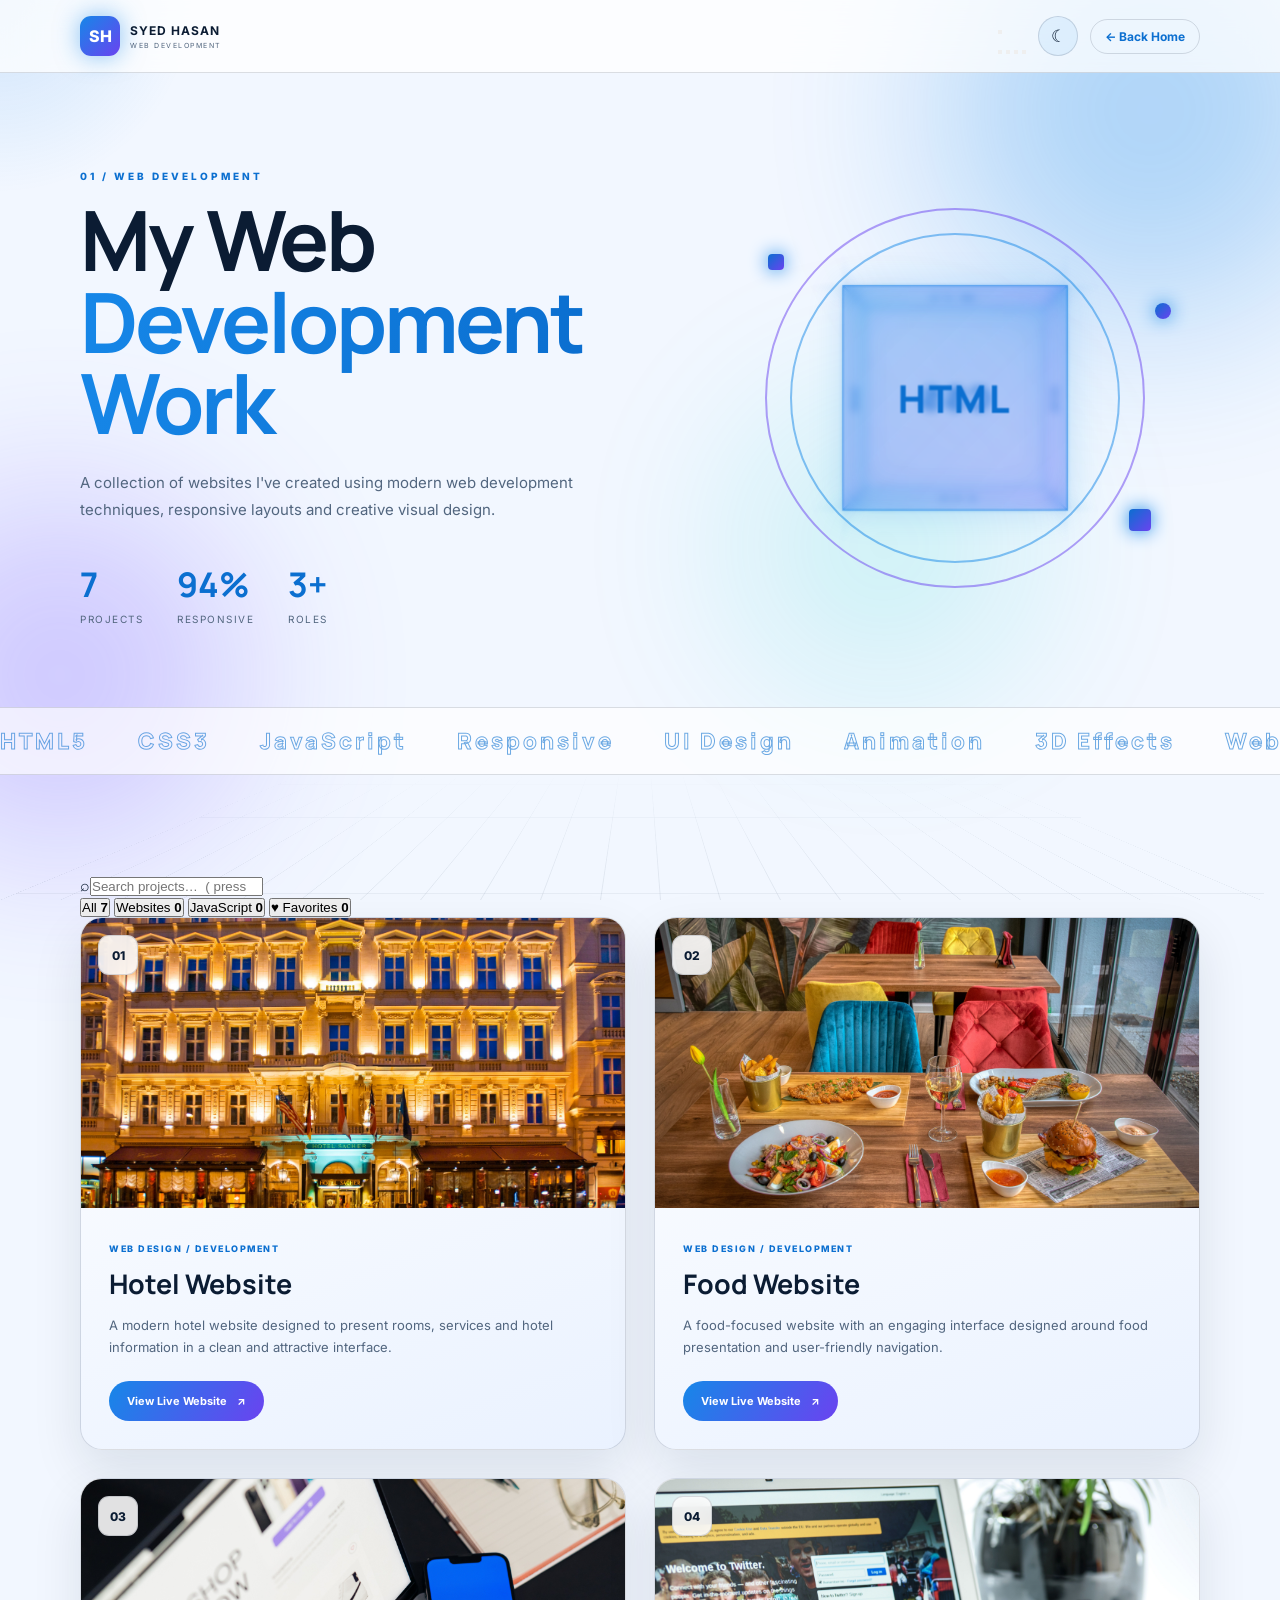
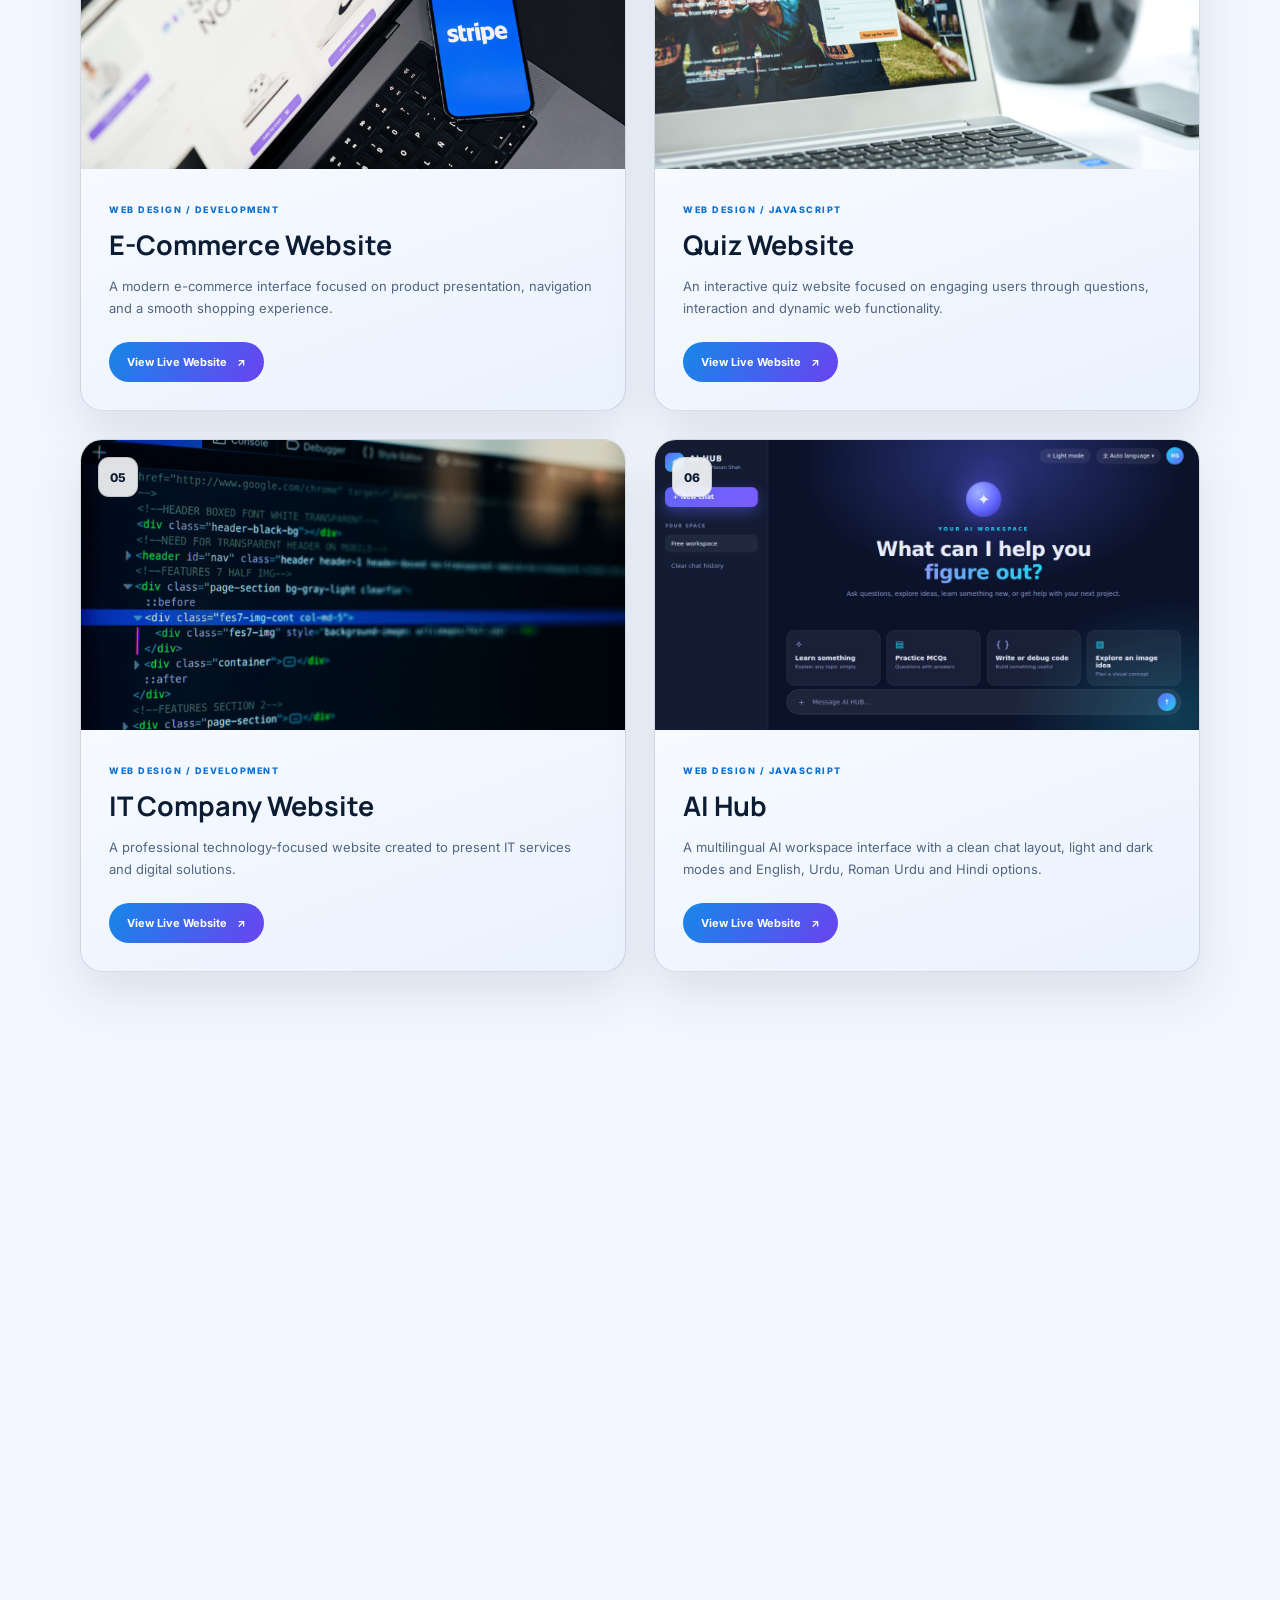
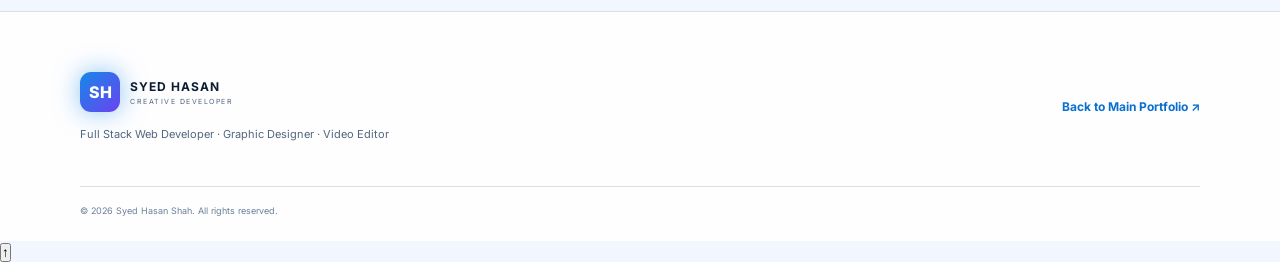
==== web-development/index.html @ 9442e9c1 "Enhance UI with accent color selection and filters Added accent color selection feature and improved" ====
<!DOCTYPE html>
<html lang="en">
<head>
    <meta charset="UTF-8">
    <meta name="viewport" content="width=device-width, initial-scale=1.0">
    <meta name="description" content="Syed Hasan Shah - Web Development Projects">
    <title>Web Development Work | Syed Hasan Shah</title>
    <link rel="preconnect" href="https://fonts.googleapis.com">
    <link rel="preconnect" href="https://fonts.gstatic.com" crossorigin>
    <link href="https://fonts.googleapis.com/css2?family=Inter:wght@400;500;600;700;800&family=Manrope:wght@500;700;800&display=swap" rel="stylesheet">
    <script>(function(){var t;try{t=localStorage.getItem("theme")}catch(e){}if(!t)t=matchMedia("(prefers-color-scheme: light)").matches?"light":"dark";document.documentElement.dataset.theme=t;var a;try{a=localStorage.getItem("accent")}catch(e){}document.documentElement.dataset.accent=a||"aurora"})()</script>
    <link rel="stylesheet" href="style.css">
</head>
<body>
    <div class="progress"></div>
    <div class="cursor-glow"></div>
    <div class="orb o1"></div><div class="orb o2"></div><div class="orb o3"></div>
    <div class="grid-floor"></div>

    <header class="navbar">
        <div class="container nav-container">
            <a href="../index.html" class="logo">
                <span>SH</span>
                <div><strong>SYED HASAN</strong><small>WEB DEVELOPMENT</small></div>
            </a>
            <div class="nav-actions">
                <div class="accent-wrap">
                    <button class="accent-btn" id="accentBtn" aria-label="Pick accent colour" aria-haspopup="true"><i></i></button>
                    <div class="accent-pop" role="group" aria-label="Accent colour">
                        <button data-accent="aurora" title="Aurora" aria-label="Aurora accent"></button>
                        <button data-accent="emerald" title="Emerald" aria-label="Emerald accent"></button>
                        <button data-accent="sunset" title="Sunset" aria-label="Sunset accent"></button>
                        <button data-accent="rose" title="Rose" aria-label="Rose accent"></button>
                    </div>
                </div>
                <button class="theme-btn" id="themeBtn" aria-label="Switch dark / light mode"><span class="sun">☀</span><span class="moon">☾</span></button>
                <a href="../index.html" class="back-link magnetic">← Back Home</a>
            </div>
        </div>
    </header>

    <main>
        <section class="page-hero">
            <div class="container hero-grid">
                <div class="hero-copy">
                    <p class="eyebrow reveal">01 / WEB DEVELOPMENT</p>
                    <h1 class="reveal">My Web <span>Development Work</span></h1>
                    <p class="hero-text reveal">A collection of websites I've created using modern web development techniques, responsive layouts and creative visual design.</p>
                    <div class="stats reveal">
                        <div><b data-count="7">0</b><small>Projects</small></div>
                        <div><b data-count="100" data-suffix="%">0</b><small>Responsive</small></div>
                        <div><b data-count="3" data-suffix="+">0</b><small>Roles</small></div>
                    </div>
                </div>
                <div class="scene" aria-hidden="true">
                    <div class="ring r1"></div><div class="ring r2"></div>
                    <div class="cube">
                        <div class="face f1">HTML</div><div class="face f2">CSS</div>
                        <div class="face f3">JS</div><div class="face f4">UI</div>
                        <div class="face f5">UX</div><div class="face f6">3D</div>
                    </div>
                    <span class="float s1"></span><span class="float s2"></span><span class="float s3"></span>
                </div>
            </div>
        </section>

        <div class="marquee" aria-hidden="true">
            <div class="track">
                <span>HTML5</span><span>CSS3</span><span>JavaScript</span><span>Responsive</span><span>UI Design</span><span>Animation</span><span>3D Effects</span><span>Web Apps</span>
                <span>HTML5</span><span>CSS3</span><span>JavaScript</span><span>Responsive</span><span>UI Design</span><span>Animation</span><span>3D Effects</span><span>Web Apps</span>
            </div>
        </div>

        <section class="projects-section">
            <div class="container">
                <div class="toolbar reveal">
                    <label class="search"><span>⌕</span><input id="search" type="search" placeholder="Search projects…  ( press / )" aria-label="Search projects" autocomplete="off"></label>
                    <div class="chips" role="group" aria-label="Filter projects">
                        <button class="chip on" data-filter="all">All <b>7</b></button>
                        <button class="chip" data-filter="web">Websites <b>0</b></button>
                        <button class="chip" data-filter="js">JavaScript <b>0</b></button>
                        <button class="chip" data-filter="fav">♥ Favorites <b>0</b></button>
                    </div>
                </div>
                <p class="result-info" id="resultInfo" aria-live="polite"></p>

                <div class="projects-grid">
                <article class="project-card reveal" data-tilt style="--h:47">
                    <div class="card-inner">
                        <div class="project-image">
                            <img src="../images/hotel-web.jpg" alt="Hotel website project" loading="lazy" onerror="this.style.display='none'">
                            <span class="project-number">01</span>
                            <div class="glare"></div>
                        </div>
                        <div class="project-content">
                            <span class="project-type">WEB DESIGN / DEVELOPMENT</span>
                            <h2>Hotel Website</h2>
                            <p>A modern hotel website designed to present rooms, services and hotel information in a clean and attractive interface.</p>
                            <a href="https://syedhasanshahqadri-ops.github.io/Hotel-Website/" target="_blank" rel="noopener" class="project-btn magnetic">View Live Website <span>↗</span></a>
                        </div>
                    </div>
                </article>

                <article class="project-card reveal" data-tilt style="--h:94">
                    <div class="card-inner">
                        <div class="project-image">
                            <img src="../images/food-web.jpg" alt="Food website project" loading="lazy" onerror="this.style.display='none'">
                            <span class="project-number">02</span>
                            <div class="glare"></div>
                        </div>
                        <div class="project-content">
                            <span class="project-type">WEB DESIGN / DEVELOPMENT</span>
                            <h2>Food Website</h2>
                            <p>A food-focused website with an engaging interface designed around food presentation and user-friendly navigation.</p>
                            <a href="https://syedhasanshahqadri-ops.github.io/FOOD-WEBSITE/" target="_blank" rel="noopener" class="project-btn magnetic">View Live Website <span>↗</span></a>
                        </div>
                    </div>
                </article>

                <article class="project-card reveal" data-tilt style="--h:141">
                    <div class="card-inner">
                        <div class="project-image">
                            <img src="../images/ecommerce-web.jpg" alt="E-commerce website project" loading="lazy" onerror="this.style.display='none'">
                            <span class="project-number">03</span>
                            <div class="glare"></div>
                        </div>
                        <div class="project-content">
                            <span class="project-type">WEB DESIGN / DEVELOPMENT</span>
                            <h2>E-Commerce Website</h2>
                            <p>A modern e-commerce interface focused on product presentation, navigation and a smooth shopping experience.</p>
                            <a href="https://syedhasanshahqadri-ops.github.io/E-Commerce-Web/" target="_blank" rel="noopener" class="project-btn magnetic">View Live Website <span>↗</span></a>
                        </div>
                    </div>
                </article>

                <article class="project-card reveal" data-tilt style="--h:188">
                    <div class="card-inner">
                        <div class="project-image">
                            <img src="../images/quiz-web.jpg" alt="Quiz website project" loading="lazy" onerror="this.style.display='none'">
                            <span class="project-number">04</span>
                            <div class="glare"></div>
                        </div>
                        <div class="project-content">
                            <span class="project-type">WEB DESIGN / JAVASCRIPT</span>
                            <h2>Quiz Website</h2>
                            <p>An interactive quiz website focused on engaging users through questions, interaction and dynamic web functionality.</p>
                            <a href="https://syedhasanshahqadri-ops.github.io/Quiz-Web/" target="_blank" rel="noopener" class="project-btn magnetic">View Live Website <span>↗</span></a>
                        </div>
                    </div>
                </article>

                <article class="project-card reveal" data-tilt style="--h:235">
                    <div class="card-inner">
                        <div class="project-image">
                            <img src="../images/it-company-web.jpg" alt="IT company website project" loading="lazy" onerror="this.style.display='none'">
                            <span class="project-number">05</span>
                            <div class="glare"></div>
                        </div>
                        <div class="project-content">
                            <span class="project-type">WEB DESIGN / DEVELOPMENT</span>
                            <h2>IT Company Website</h2>
                            <p>A professional technology-focused website created to present IT services and digital solutions.</p>
                            <a href="https://syedhasanshahqadri-ops.github.io/IT-Course-Web/" target="_blank" rel="noopener" class="project-btn magnetic">View Live Website <span>↗</span></a>
                        </div>
                    </div>
                </article>

                <article class="project-card reveal" data-tilt style="--h:282">
                    <div class="card-inner">
                        <div class="project-image">
                            <img src="../images/ai-hub-web.jpg" alt="AI Hub project" loading="lazy" onerror="this.style.display='none'">
                            <span class="project-number">06</span>
                            <div class="glare"></div>
                        </div>
                        <div class="project-content">
                            <span class="project-type">WEB DESIGN / JAVASCRIPT</span>
                            <h2>AI Hub</h2>
                            <p>A multilingual AI workspace interface with a clean chat layout, light and dark modes and English, Urdu, Roman Urdu and Hindi options.</p>
                            <a href="https://syedhasanshahqadri-ops.github.io/ai-hub/" target="_blank" rel="noopener" class="project-btn magnetic">View Live Website <span>↗</span></a>
                        </div>
                    </div>
                </article>

                <article class="project-card reveal" data-tilt style="--h:329">
                    <div class="card-inner">
                        <div class="project-image">
                            <img src="../images/markly-web.jpg" alt="Markly marks calculator project" loading="lazy" onerror="this.style.display='none'">
                            <span class="project-number">07</span>
                            <div class="glare"></div>
                        </div>
                        <div class="project-content">
                            <span class="project-type">WEB APP / JAVASCRIPT</span>
                            <h2>Markly Marks Calculator</h2>
                            <p>An interactive marks calculator where you add subjects, move sliders and watch total marks and percentage update live.</p>
                            <a href="https://syedhasanshahqadri-ops.github.io/ULTIMATE-CALCULATER/" target="_blank" rel="noopener" class="project-btn magnetic">View Live Website <span>↗</span></a>
                        </div>
                    </div>
                </article>

                </div>
                <div class="empty" id="empty" hidden></div>
            </div>
        </section>
    </main>

    <footer>
        <div class="container footer-content">
            <div>
                <a href="../index.html" class="logo">
                    <span>SH</span>
                    <div><strong>SYED HASAN</strong><small>CREATIVE DEVELOPER</small></div>
                </a>
                <p>Full Stack Web Developer · Graphic Designer · Video Editor</p>
            </div>
            <a href="../index.html" class="back-home magnetic">Back to Main Portfolio ↗</a>
        </div>
        <div class="container copyright">© 2026 Syed Hasan Shah. All rights reserved.</div>
    </footer>

    <button class="to-top" id="toTop" aria-label="Back to top">↑</button>

    <script src="script.js"></script>
</body>
</html>
---- web-development/style.css ----
:root{--bg:#050b18;--navy:#071a33;--blue:#1687e8;--cyan:#6fc7ff;--violet:#7c5cff;--text:#e8f1ff;--muted:#8fa6c2;--border:rgba(111,199,255,.16);--font-main:"Inter",sans-serif;--font-heading:"Manrope",sans-serif}
*{margin:0;padding:0;box-sizing:border-box}
html{scroll-behavior:smooth}
body{font-family:var(--font-main);color:var(--text);background:var(--bg);overflow-x:hidden}
a{text-decoration:none;color:inherit}
img{width:100%;display:block}
.container{width:min(1120px,92%);margin:auto;position:relative;z-index:2}

/* background fx */
.progress{position:fixed;top:0;left:0;height:3px;width:0;z-index:200;background:linear-gradient(90deg,var(--blue),var(--violet),var(--cyan))}
.cursor-glow{position:fixed;width:420px;height:420px;border-radius:50%;pointer-events:none;z-index:1;left:0;top:0;background:radial-gradient(circle,rgba(22,135,232,.22),transparent 65%);transform:translate(-50%,-50%)}
.orb{position:fixed;border-radius:50%;filter:blur(90px);opacity:.5;z-index:0;animation:drift 16s ease-in-out infinite alternate}
.o1{width:420px;height:420px;background:#1687e8;top:-100px;right:-80px}
.o2{width:360px;height:360px;background:#7c5cff;bottom:5%;left:-120px;animation-delay:-5s}
.o3{width:280px;height:280px;background:#0fd5c9;top:45%;right:20%;opacity:.25;animation-delay:-9s}
@keyframes drift{to{transform:translate(60px,-70px) scale(1.2)}}
.grid-floor{position:fixed;inset:auto 0 0 0;height:55vh;z-index:0;opacity:.35;pointer-events:none;
background:linear-gradient(var(--border) 1px,transparent 1px),linear-gradient(90deg,var(--border) 1px,transparent 1px);background-size:60px 60px;
transform:perspective(500px) rotateX(62deg);transform-origin:bottom;mask-image:linear-gradient(transparent,#000);animation:floor 4s linear infinite}
@keyframes floor{to{background-position:0 60px}}

/* navbar */
.navbar{position:fixed;top:0;width:100%;z-index:100;background:rgba(5,11,24,.6);backdrop-filter:blur(18px);border-bottom:1px solid var(--border);padding:16px 0}
.nav-container{display:flex;justify-content:space-between;align-items:center}
.logo{display:flex;align-items:center;gap:10px}
.logo>span{width:40px;height:40px;display:grid;place-items:center;background:linear-gradient(135deg,var(--blue),var(--violet));color:#fff;border-radius:11px;font-weight:800;box-shadow:0 0 25px rgba(22,135,232,.5);animation:pulse 3s ease-in-out infinite}
@keyframes pulse{50%{box-shadow:0 0 40px rgba(124,92,255,.8)}}
.logo strong{display:block;font-size:12px;letter-spacing:1px}
.logo small{display:block;margin-top:3px;color:var(--muted);font-size:7px;letter-spacing:1.5px}
.back-link{color:var(--cyan);font-size:12px;font-weight:700;padding:9px 14px;border:1px solid var(--border);border-radius:30px;display:inline-block;transition:background .3s}
.back-link:hover{background:rgba(111,199,255,.12)}

/* hero */
.page-hero{padding:170px 0 80px;position:relative}
.hero-grid{display:grid;grid-template-columns:1.1fr .9fr;align-items:center;gap:30px}
.eyebrow{color:var(--cyan);font-size:10px;font-weight:800;letter-spacing:3px;margin-bottom:17px}
.page-hero h1{font-family:var(--font-heading);font-size:clamp(46px,6.5vw,84px);line-height:.98;letter-spacing:-3px}
.page-hero h1 span{display:block;background:linear-gradient(100deg,var(--blue),var(--cyan),var(--violet),var(--blue));background-size:250% auto;-webkit-background-clip:text;background-clip:text;color:transparent;animation:shine 6s linear infinite}
@keyframes shine{to{background-position:250% center}}
.hero-text{max-width:560px;color:var(--muted);line-height:1.8;font-size:15px;margin-top:25px}
.stats{display:flex;gap:34px;margin-top:38px}
.stats b{display:block;font-family:var(--font-heading);font-size:34px;color:var(--cyan)}
.stats small{color:var(--muted);font-size:10px;letter-spacing:1.5px;text-transform:uppercase}

/* 3D scene */
.scene{height:380px;perspective:900px;position:relative;display:grid;place-items:center;transform-style:preserve-3d;transition:transform .15s ease-out}
.cube{width:200px;height:200px;position:relative;transform-style:preserve-3d;animation:spin 18s linear infinite}
@keyframes spin{to{transform:rotateX(360deg) rotateY(360deg)}}
.face{position:absolute;inset:0;display:grid;place-items:center;font-family:var(--font-heading);font-weight:800;font-size:34px;letter-spacing:2px;color:var(--cyan);
background:linear-gradient(135deg,rgba(22,135,232,.25),rgba(124,92,255,.2));border:1px solid rgba(111,199,255,.5);backdrop-filter:blur(4px);box-shadow:inset 0 0 40px rgba(111,199,255,.18),0 0 30px rgba(22,135,232,.25)}
.f1{transform:translateZ(100px)}.f2{transform:rotateY(180deg) translateZ(100px)}
.f3{transform:rotateY(90deg) translateZ(100px)}.f4{transform:rotateY(-90deg) translateZ(100px)}
.f5{transform:rotateX(90deg) translateZ(100px)}.f6{transform:rotateX(-90deg) translateZ(100px)}
.ring{position:absolute;border-radius:50%;border:2px solid rgba(111,199,255,.35);transform-style:preserve-3d}
.r1{width:330px;height:330px;animation:ring1 9s linear infinite}
.r2{width:380px;height:380px;border-color:rgba(124,92,255,.4);animation:ring2 13s linear infinite}
@keyframes ring1{from{transform:rotateX(70deg) rotateZ(0)}to{transform:rotateX(70deg) rotateZ(360deg)}}
@keyframes ring2{from{transform:rotateY(70deg) rotateZ(0)}to{transform:rotateY(70deg) rotateZ(-360deg)}}
.float{position:absolute;width:16px;height:16px;border-radius:4px;background:linear-gradient(135deg,var(--cyan),var(--violet));animation:bob 5s ease-in-out infinite;box-shadow:0 0 18px var(--blue)}
.s1{top:12%;left:12%}.s2{bottom:15%;right:10%;animation-delay:-2s;width:22px;height:22px}.s3{top:25%;right:6%;animation-delay:-3.5s;border-radius:50%}
@keyframes bob{50%{transform:translateY(-26px) rotate(180deg)}}

/* marquee */
.marquee{overflow:hidden;border-block:1px solid var(--border);background:rgba(7,26,51,.5);padding:18px 0;position:relative;z-index:2}
.track{display:flex;gap:50px;width:max-content;animation:marq 25s linear infinite}
.track span{font-family:var(--font-heading);font-weight:800;font-size:22px;letter-spacing:3px;color:transparent;-webkit-text-stroke:1px rgba(111,199,255,.55);white-space:nowrap}
@keyframes marq{to{transform:translateX(-50%)}}

/* projects */
.projects-section{padding:100px 0}
.projects-grid{display:grid;grid-template-columns:repeat(2,1fr);gap:28px;perspective:1400px}
.project-card:last-child:nth-child(odd){grid-column:1/-1}
.project-card{transform-style:preserve-3d;will-change:transform;transition:transform .25s ease-out,opacity .9s ease}
.card-inner{height:100%;background:linear-gradient(160deg,rgba(14,32,62,.85),rgba(7,18,38,.9));border:1px solid var(--border);border-radius:22px;overflow:hidden;position:relative;transition:box-shadow .4s,border-color .4s}
.project-card:hover .card-inner{border-color:hsl(calc(var(--h)*1deg),90%,65%);box-shadow:0 30px 80px rgba(22,135,232,.3),0 0 40px hsla(calc(var(--h)*1deg),90%,60%,.25)}
.project-image{height:290px;overflow:hidden;position:relative;background:linear-gradient(135deg,hsl(calc(var(--h)*1deg),70%,30%),var(--navy))}
.project-image img{height:100%;object-fit:cover;transition:transform .7s}
.project-card:hover .project-image img{transform:scale(1.1)}
.glare{position:absolute;inset:0;background:radial-gradient(circle at var(--gx,50%) var(--gy,50%),rgba(255,255,255,.28),transparent 45%);opacity:0;transition:opacity .3s;pointer-events:none}
.project-card:hover .glare{opacity:1}
.project-number{position:absolute;top:17px;left:17px;width:40px;height:40px;display:grid;place-items:center;border-radius:11px;background:rgba(5,11,24,.7);backdrop-filter:blur(10px);font-size:12px;font-weight:800;border:1px solid var(--border);transform:translateZ(50px)}
.project-content{padding:28px;transform:translateZ(30px)}
.project-type{color:var(--cyan);font-size:9px;font-weight:800;letter-spacing:1.5px}
.project-content h2{font-family:var(--font-heading);font-size:27px;margin-top:9px}
.project-content p{color:var(--muted);line-height:1.7;font-size:13px;margin-top:12px}
.project-btn{display:inline-flex;align-items:center;gap:10px;margin-top:23px;padding:13px 18px;border-radius:30px;background:linear-gradient(120deg,var(--blue),var(--violet));color:#fff;font-size:11px;font-weight:700;position:relative;overflow:hidden;transition:box-shadow .3s}
.project-btn::after{content:"";position:absolute;top:0;left:-80%;width:50%;height:100%;background:linear-gradient(100deg,transparent,rgba(255,255,255,.4),transparent);transform:skewX(-20deg);transition:left .6s}
.project-btn:hover{box-shadow:0 10px 30px rgba(22,135,232,.6)}
.project-btn:hover::after{left:140%}
.magnetic{transition:transform .2s ease-out}

/* footer */
footer{background:rgba(3,8,18,.9);border-top:1px solid var(--border);padding:60px 0 25px;position:relative;z-index:2}
.footer-content{display:flex;justify-content:space-between;align-items:center;gap:30px}
.footer-content p{color:var(--muted);font-size:11px;margin-top:15px}
.back-home{color:var(--cyan);font-size:12px;font-weight:700;display:inline-block}
.copyright{border-top:1px solid var(--border);margin-top:45px;padding-top:18px;color:#5d7390;font-size:9px}

/* reveal */
.reveal{opacity:0;transform:translateY(40px) rotateX(-12deg);transition:opacity .9s ease,transform .9s cubic-bezier(.2,.8,.2,1);transition-delay:var(--d,0s)}
.reveal.show{opacity:1;transform:none}
.project-card.reveal.show{transition:transform .25s ease-out,opacity .9s ease}

@media(max-width:850px){.hero-grid{grid-template-columns:1fr}.scene{height:320px;order:-1;margin-bottom:10px}.cube{width:150px;height:150px}
.f1{transform:translateZ(75px)}.f2{transform:rotateY(180deg) translateZ(75px)}.f3{transform:rotateY(90deg) translateZ(75px)}.f4{transform:rotateY(-90deg) translateZ(75px)}.f5{transform:rotateX(90deg) translateZ(75px)}.f6{transform:rotateX(-90deg) translateZ(75px)}
.r1{width:260px;height:260px}.r2{width:300px;height:300px}}
@media(max-width:750px){.page-hero{padding-top:130px}.page-hero h1{letter-spacing:-2px}.projects-grid{grid-template-columns:1fr}.project-image{height:240px}.footer-content{flex-direction:column;align-items:flex-start}.cursor-glow{display:none}}
@media(prefers-reduced-motion:reduce){*{animation:none!important;transition:none!important}.reveal{opacity:1;transform:none}}

/* ===== THEME: dark (default, unchanged) + light ===== */
body{transition:background .5s,color .5s}
.nav-actions{display:flex;align-items:center;gap:12px}
.theme-btn{width:40px;height:40px;border-radius:50%;border:1px solid var(--border);background:rgba(111,199,255,.08);color:var(--text);font-size:17px;cursor:pointer;transition:rotate .5s,box-shadow .3s,background .3s}
.theme-btn:hover{rotate:200deg;box-shadow:0 0 22px rgba(22,135,232,.5)}
[data-theme=dark] .moon,[data-theme=light] .sun{display:none}

[data-theme=light]{--bg:#f2f7ff;--text:#0b1c33;--muted:#52667f;--border:rgba(7,26,51,.14);--cyan:#0b6fd0;--violet:#6a43f0}
[data-theme=light] .cursor-glow{background:radial-gradient(circle,rgba(22,135,232,.16),transparent 65%)}
[data-theme=light] .orb{opacity:.3}
[data-theme=light] .o3{opacity:.18}
[data-theme=light] .grid-floor{opacity:.55}
[data-theme=light] .navbar{background:rgba(255,255,255,.75)}
[data-theme=light] .back-link:hover,[data-theme=light] .theme-btn{background:rgba(22,135,232,.08)}
[data-theme=light] .face{background:linear-gradient(135deg,rgba(22,135,232,.22),rgba(124,92,255,.18));border-color:rgba(22,135,232,.55);box-shadow:inset 0 0 40px rgba(22,135,232,.15),0 0 30px rgba(22,135,232,.2)}
[data-theme=light] .ring{border-color:rgba(22,135,232,.5)}
[data-theme=light] .r2{border-color:rgba(106,67,240,.5)}
[data-theme=light] .marquee{background:rgba(255,255,255,.65)}
[data-theme=light] .track span{-webkit-text-stroke-color:rgba(11,111,208,.6)}
[data-theme=light] .card-inner{background:linear-gradient(160deg,#fff,#eaf2ff);box-shadow:0 20px 50px rgba(7,26,51,.1)}
[data-theme=light] .project-number{background:rgba(255,255,255,.88)}
[data-theme=light] footer{background:rgba(255,255,255,.88)}
[data-theme=light] .copyright{color:#6b7f98}
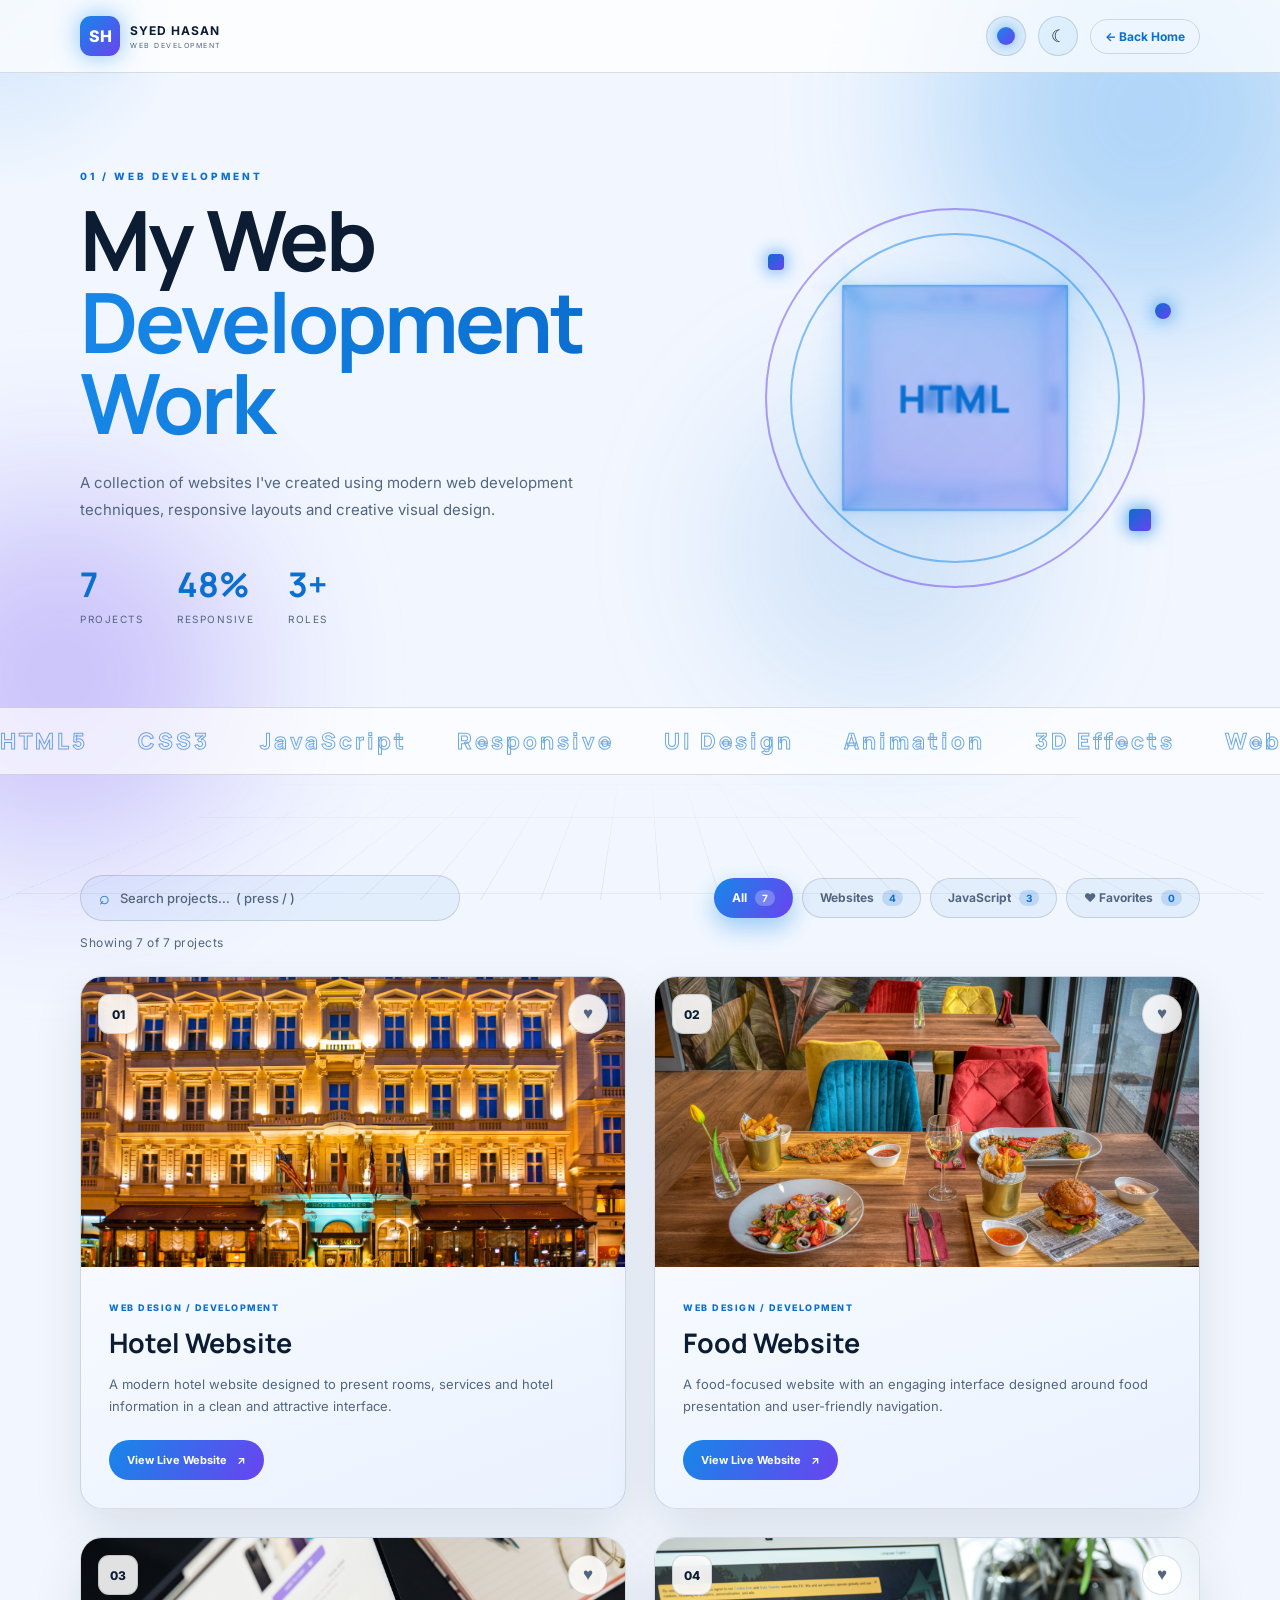
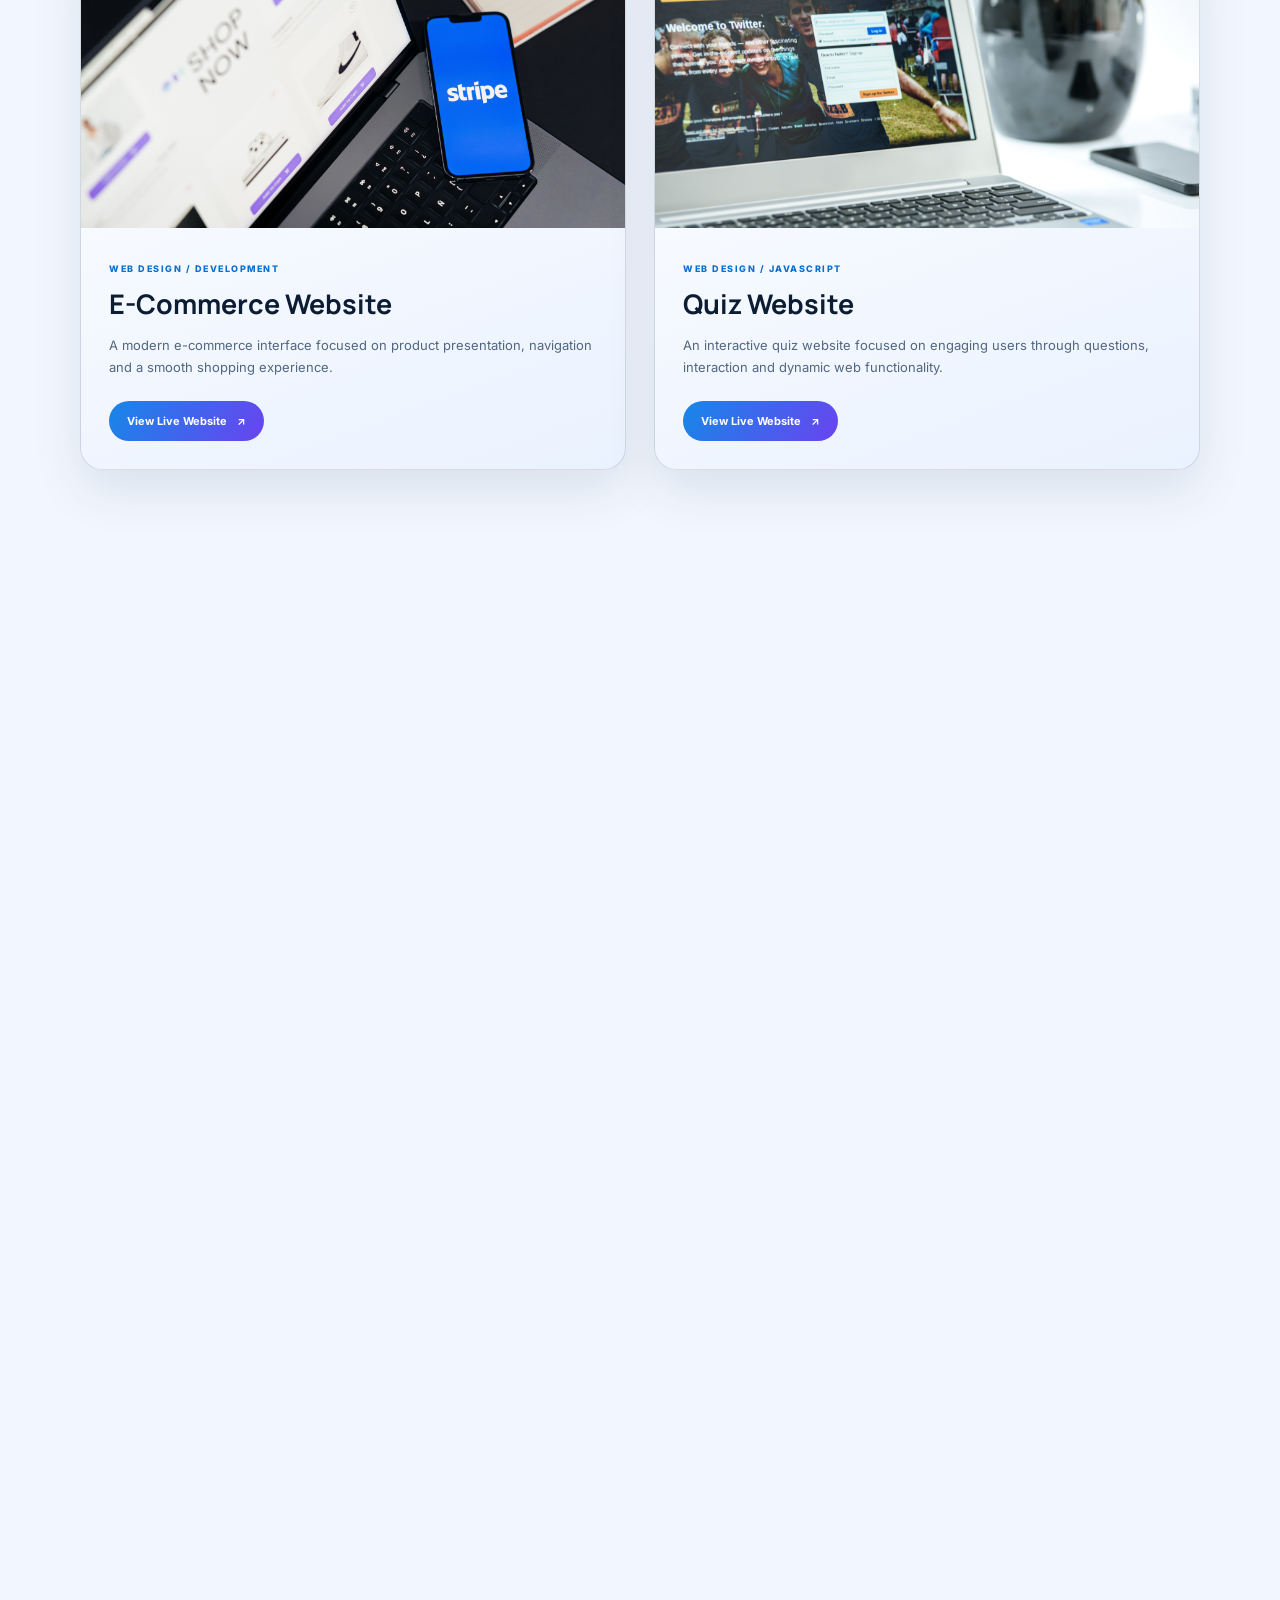
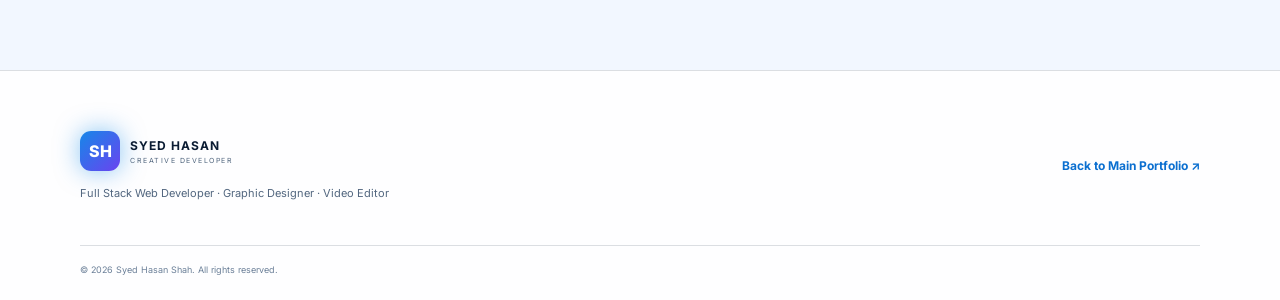
==== commit 662b8a21: "Fix HTML encoding issues in index.html" ====
--- a/web-development/index.html
+++ b/web-development/index.html
@@ -192,7 +192,7 @@
                             <span class="project-type">WEB APP / JAVASCRIPT</span>
                             <h2>Markly Marks Calculator</h2>
                             <p>An interactive marks calculator where you add subjects, move sliders and watch total marks and percentage update live.</p>
-                            <a href="https://syedhasanshahqadri-ops.github.io/ULTIMATE-CALCULATER/" target="_blank" rel="noopener" class="project-btn magnetic">View Live Website <span>↗</span></a>
+                            <a href="https://syedhasanshahqadri-ops.github.io/ULTIMATE-CALCULATER-2.0.1/" target="_blank" rel="noopener" class="project-btn magnetic">View Live Website <span>↗</span></a>
                         </div>
                     </div>
                 </article>
--- a/web-development/style.css
+++ b/web-development/style.css
@@ -1,4 +1,4 @@
-:root{--bg:#050b18;--navy:#071a33;--blue:#1687e8;--cyan:#6fc7ff;--violet:#7c5cff;--text:#e8f1ff;--muted:#8fa6c2;--border:rgba(111,199,255,.16);--font-main:"Inter",sans-serif;--font-heading:"Manrope",sans-serif}
+:root{--bg:#050b18;--navy:#071a33;--blue:#1687e8;--cyan:#6fc7ff;--violet:#7c5cff;--text:#e8f1ff;--muted:#8fa6c2;--border:color-mix(in srgb,var(--cyan) 16%,transparent);--pop:rgba(8,17,36,.94);--font-main:"Inter",sans-serif;--font-heading:"Manrope",sans-serif}
 *{margin:0;padding:0;box-sizing:border-box}
 html{scroll-behavior:smooth}
 body{font-family:var(--font-main);color:var(--text);background:var(--bg);overflow-x:hidden}
@@ -8,11 +8,11 @@
 
 /* background fx */
 .progress{position:fixed;top:0;left:0;height:3px;width:0;z-index:200;background:linear-gradient(90deg,var(--blue),var(--violet),var(--cyan))}
-.cursor-glow{position:fixed;width:420px;height:420px;border-radius:50%;pointer-events:none;z-index:1;left:0;top:0;background:radial-gradient(circle,rgba(22,135,232,.22),transparent 65%);transform:translate(-50%,-50%)}
+.cursor-glow{position:fixed;width:420px;height:420px;border-radius:50%;pointer-events:none;z-index:1;left:0;top:0;background:radial-gradient(circle,color-mix(in srgb,var(--blue) 22%,transparent),transparent 65%);transform:translate(-50%,-50%)}
 .orb{position:fixed;border-radius:50%;filter:blur(90px);opacity:.5;z-index:0;animation:drift 16s ease-in-out infinite alternate}
-.o1{width:420px;height:420px;background:#1687e8;top:-100px;right:-80px}
-.o2{width:360px;height:360px;background:#7c5cff;bottom:5%;left:-120px;animation-delay:-5s}
-.o3{width:280px;height:280px;background:#0fd5c9;top:45%;right:20%;opacity:.25;animation-delay:-9s}
+.o1{width:420px;height:420px;background:var(--blue);top:-100px;right:-80px}
+.o2{width:360px;height:360px;background:var(--violet);bottom:5%;left:-120px;animation-delay:-5s}
+.o3{width:280px;height:280px;background:var(--cyan);top:45%;right:20%;opacity:.25;animation-delay:-9s}
 @keyframes drift{to{transform:translate(60px,-70px) scale(1.2)}}
 .grid-floor{position:fixed;inset:auto 0 0 0;height:55vh;z-index:0;opacity:.35;pointer-events:none;
 background:linear-gradient(var(--border) 1px,transparent 1px),linear-gradient(90deg,var(--border) 1px,transparent 1px);background-size:60px 60px;
@@ -23,12 +23,12 @@
 .navbar{position:fixed;top:0;width:100%;z-index:100;background:rgba(5,11,24,.6);backdrop-filter:blur(18px);border-bottom:1px solid var(--border);padding:16px 0}
 .nav-container{display:flex;justify-content:space-between;align-items:center}
 .logo{display:flex;align-items:center;gap:10px}
-.logo>span{width:40px;height:40px;display:grid;place-items:center;background:linear-gradient(135deg,var(--blue),var(--violet));color:#fff;border-radius:11px;font-weight:800;box-shadow:0 0 25px rgba(22,135,232,.5);animation:pulse 3s ease-in-out infinite}
-@keyframes pulse{50%{box-shadow:0 0 40px rgba(124,92,255,.8)}}
+.logo>span{width:40px;height:40px;display:grid;place-items:center;background:linear-gradient(135deg,var(--blue),var(--violet));color:#fff;border-radius:11px;font-weight:800;box-shadow:0 0 25px color-mix(in srgb,var(--blue) 50%,transparent);animation:pulse 3s ease-in-out infinite}
+@keyframes pulse{50%{box-shadow:0 0 40px color-mix(in srgb,var(--violet) 80%,transparent)}}
 .logo strong{display:block;font-size:12px;letter-spacing:1px}
 .logo small{display:block;margin-top:3px;color:var(--muted);font-size:7px;letter-spacing:1.5px}
 .back-link{color:var(--cyan);font-size:12px;font-weight:700;padding:9px 14px;border:1px solid var(--border);border-radius:30px;display:inline-block;transition:background .3s}
-.back-link:hover{background:rgba(111,199,255,.12)}
+.back-link:hover{background:color-mix(in srgb,var(--cyan) 12%,transparent)}
 
 /* hero */
 .page-hero{padding:170px 0 80px;position:relative}
@@ -47,13 +47,13 @@
 .cube{width:200px;height:200px;position:relative;transform-style:preserve-3d;animation:spin 18s linear infinite}
 @keyframes spin{to{transform:rotateX(360deg) rotateY(360deg)}}
 .face{position:absolute;inset:0;display:grid;place-items:center;font-family:var(--font-heading);font-weight:800;font-size:34px;letter-spacing:2px;color:var(--cyan);
-background:linear-gradient(135deg,rgba(22,135,232,.25),rgba(124,92,255,.2));border:1px solid rgba(111,199,255,.5);backdrop-filter:blur(4px);box-shadow:inset 0 0 40px rgba(111,199,255,.18),0 0 30px rgba(22,135,232,.25)}
+background:linear-gradient(135deg,color-mix(in srgb,var(--blue) 25%,transparent),color-mix(in srgb,var(--violet) 20%,transparent));border:1px solid color-mix(in srgb,var(--cyan) 50%,transparent);backdrop-filter:blur(4px);box-shadow:inset 0 0 40px color-mix(in srgb,var(--cyan) 18%,transparent),0 0 30px color-mix(in srgb,var(--blue) 25%,transparent)}
 .f1{transform:translateZ(100px)}.f2{transform:rotateY(180deg) translateZ(100px)}
 .f3{transform:rotateY(90deg) translateZ(100px)}.f4{transform:rotateY(-90deg) translateZ(100px)}
 .f5{transform:rotateX(90deg) translateZ(100px)}.f6{transform:rotateX(-90deg) translateZ(100px)}
-.ring{position:absolute;border-radius:50%;border:2px solid rgba(111,199,255,.35);transform-style:preserve-3d}
+.ring{position:absolute;border-radius:50%;border:2px solid color-mix(in srgb,var(--cyan) 35%,transparent);transform-style:preserve-3d}
 .r1{width:330px;height:330px;animation:ring1 9s linear infinite}
-.r2{width:380px;height:380px;border-color:rgba(124,92,255,.4);animation:ring2 13s linear infinite}
+.r2{width:380px;height:380px;border-color:color-mix(in srgb,var(--violet) 40%,transparent);animation:ring2 13s linear infinite}
 @keyframes ring1{from{transform:rotateX(70deg) rotateZ(0)}to{transform:rotateX(70deg) rotateZ(360deg)}}
 @keyframes ring2{from{transform:rotateY(70deg) rotateZ(0)}to{transform:rotateY(70deg) rotateZ(-360deg)}}
 .float{position:absolute;width:16px;height:16px;border-radius:4px;background:linear-gradient(135deg,var(--cyan),var(--violet));animation:bob 5s ease-in-out infinite;box-shadow:0 0 18px var(--blue)}
@@ -63,7 +63,7 @@
 /* marquee */
 .marquee{overflow:hidden;border-block:1px solid var(--border);background:rgba(7,26,51,.5);padding:18px 0;position:relative;z-index:2}
 .track{display:flex;gap:50px;width:max-content;animation:marq 25s linear infinite}
-.track span{font-family:var(--font-heading);font-weight:800;font-size:22px;letter-spacing:3px;color:transparent;-webkit-text-stroke:1px rgba(111,199,255,.55);white-space:nowrap}
+.track span{font-family:var(--font-heading);font-weight:800;font-size:22px;letter-spacing:3px;color:transparent;-webkit-text-stroke:1px color-mix(in srgb,var(--cyan) 55%,transparent);white-space:nowrap}
 @keyframes marq{to{transform:translateX(-50%)}}
 
 /* projects */
@@ -72,7 +72,7 @@
 .project-card:last-child:nth-child(odd){grid-column:1/-1}
 .project-card{transform-style:preserve-3d;will-change:transform;transition:transform .25s ease-out,opacity .9s ease}
 .card-inner{height:100%;background:linear-gradient(160deg,rgba(14,32,62,.85),rgba(7,18,38,.9));border:1px solid var(--border);border-radius:22px;overflow:hidden;position:relative;transition:box-shadow .4s,border-color .4s}
-.project-card:hover .card-inner{border-color:hsl(calc(var(--h)*1deg),90%,65%);box-shadow:0 30px 80px rgba(22,135,232,.3),0 0 40px hsla(calc(var(--h)*1deg),90%,60%,.25)}
+.project-card:hover .card-inner{border-color:hsl(calc(var(--h)*1deg),90%,65%);box-shadow:0 30px 80px color-mix(in srgb,var(--blue) 30%,transparent),0 0 40px hsla(calc(var(--h)*1deg),90%,60%,.25)}
 .project-image{height:290px;overflow:hidden;position:relative;background:linear-gradient(135deg,hsl(calc(var(--h)*1deg),70%,30%),var(--navy))}
 .project-image img{height:100%;object-fit:cover;transition:transform .7s}
 .project-card:hover .project-image img{transform:scale(1.1)}
@@ -85,7 +85,7 @@
 .project-content p{color:var(--muted);line-height:1.7;font-size:13px;margin-top:12px}
 .project-btn{display:inline-flex;align-items:center;gap:10px;margin-top:23px;padding:13px 18px;border-radius:30px;background:linear-gradient(120deg,var(--blue),var(--violet));color:#fff;font-size:11px;font-weight:700;position:relative;overflow:hidden;transition:box-shadow .3s}
 .project-btn::after{content:"";position:absolute;top:0;left:-80%;width:50%;height:100%;background:linear-gradient(100deg,transparent,rgba(255,255,255,.4),transparent);transform:skewX(-20deg);transition:left .6s}
-.project-btn:hover{box-shadow:0 10px 30px rgba(22,135,232,.6)}
+.project-btn:hover{box-shadow:0 10px 30px color-mix(in srgb,var(--blue) 60%,transparent)}
 .project-btn:hover::after{left:140%}
 .magnetic{transition:transform .2s ease-out}
 
@@ -110,11 +110,11 @@
 /* ===== THEME: dark (default, unchanged) + light ===== */
 body{transition:background .5s,color .5s}
 .nav-actions{display:flex;align-items:center;gap:12px}
-.theme-btn{width:40px;height:40px;border-radius:50%;border:1px solid var(--border);background:rgba(111,199,255,.08);color:var(--text);font-size:17px;cursor:pointer;transition:rotate .5s,box-shadow .3s,background .3s}
-.theme-btn:hover{rotate:200deg;box-shadow:0 0 22px rgba(22,135,232,.5)}
+.theme-btn{width:40px;height:40px;border-radius:50%;border:1px solid var(--border);background:color-mix(in srgb,var(--cyan) 8%,transparent);color:var(--text);font-size:17px;cursor:pointer;transition:rotate .5s,box-shadow .3s,background .3s}
+.theme-btn:hover{rotate:200deg;box-shadow:0 0 22px color-mix(in srgb,var(--blue) 50%,transparent)}
 [data-theme=dark] .moon,[data-theme=light] .sun{display:none}
 
-[data-theme=light]{--bg:#f2f7ff;--text:#0b1c33;--muted:#52667f;--border:rgba(7,26,51,.14);--cyan:#0b6fd0;--violet:#6a43f0}
+[data-theme=light]{--pop:rgba(255,255,255,.96);--bg:#f2f7ff;--text:#0b1c33;--muted:#52667f;--border:rgba(7,26,51,.14);--cyan:#0b6fd0;--violet:#6a43f0}
 [data-theme=light] .cursor-glow{background:radial-gradient(circle,rgba(22,135,232,.16),transparent 65%)}
 [data-theme=light] .orb{opacity:.3}
 [data-theme=light] .o3{opacity:.18}
@@ -130,3 +130,67 @@
 [data-theme=light] .project-number{background:rgba(255,255,255,.88)}
 [data-theme=light] footer{background:rgba(255,255,255,.88)}
 [data-theme=light] .copyright{color:#6b7f98}
+
+/* ===== ACCENT COLOURS — every accent re-colours the whole page in both themes ===== */
+[data-theme=dark][data-accent=emerald]{--blue:#0fb87f;--cyan:#5df2c4;--violet:#2f8cff}
+[data-theme=dark][data-accent=sunset]{--blue:#ff7a3d;--cyan:#ffc857;--violet:#ff4f8b}
+[data-theme=dark][data-accent=rose]{--blue:#e63fa8;--cyan:#ff9bd5;--violet:#8a4dff}
+[data-theme=light][data-accent=emerald]{--blue:#0b9f6e;--cyan:#087f58;--violet:#1f6fe0}
+[data-theme=light][data-accent=sunset]{--blue:#f06a28;--cyan:#c2570a;--violet:#d63a7a}
+[data-theme=light][data-accent=rose]{--blue:#d6309a;--cyan:#b3207a;--violet:#6a35e0}
+/* light-mode tints follow the accent too */
+[data-theme=light] .cursor-glow{background:radial-gradient(circle,color-mix(in srgb,var(--blue) 16%,transparent),transparent 65%)}
+[data-theme=light] .back-link:hover,[data-theme=light] .theme-btn{background:color-mix(in srgb,var(--blue) 8%,transparent)}
+[data-theme=light] .face{background:linear-gradient(135deg,color-mix(in srgb,var(--blue) 22%,transparent),color-mix(in srgb,var(--violet) 18%,transparent));border-color:color-mix(in srgb,var(--blue) 55%,transparent);box-shadow:inset 0 0 40px color-mix(in srgb,var(--blue) 15%,transparent),0 0 30px color-mix(in srgb,var(--blue) 20%,transparent)}
+[data-theme=light] .ring{border-color:color-mix(in srgb,var(--blue) 50%,transparent)}
+[data-theme=light] .r2{border-color:color-mix(in srgb,var(--violet) 50%,transparent)}
+[data-theme=light] .track span{-webkit-text-stroke-color:color-mix(in srgb,var(--cyan) 60%,transparent)}
+
+/* accent picker (navbar) */
+.accent-wrap{position:relative}
+.accent-btn{width:40px;height:40px;border-radius:50%;border:1px solid var(--border);background:color-mix(in srgb,var(--cyan) 8%,transparent);cursor:pointer;display:grid;place-items:center;transition:rotate .5s,box-shadow .3s}
+.accent-btn i{width:18px;height:18px;border-radius:50%;background:linear-gradient(135deg,var(--blue),var(--violet));box-shadow:0 0 14px color-mix(in srgb,var(--blue) 60%,transparent)}
+.accent-btn:hover{rotate:-120deg;box-shadow:0 0 22px color-mix(in srgb,var(--blue) 50%,transparent)}
+.accent-pop{position:absolute;right:0;top:54px;display:flex;gap:11px;padding:13px;border-radius:18px;background:var(--pop);border:1px solid var(--border);backdrop-filter:blur(16px);box-shadow:0 20px 50px rgba(0,0,0,.3);opacity:0;pointer-events:none;transform:perspective(500px) rotateX(-22deg) translateY(-8px);transform-origin:top right;transition:opacity .25s,transform .35s cubic-bezier(.2,.9,.3,1.2)}
+.accent-wrap.open .accent-pop{opacity:1;pointer-events:auto;transform:none}
+.accent-pop button{width:30px;height:30px;border-radius:50%;border:2px solid transparent;cursor:pointer;box-shadow:0 0 0 1px var(--border);transition:transform .25s,box-shadow .25s}
+.accent-pop button:hover{transform:scale(1.2) rotate(15deg)}
+.accent-pop button.on{box-shadow:0 0 0 2px var(--cyan),0 0 16px color-mix(in srgb,var(--blue) 60%,transparent)}
+.accent-pop [data-accent=aurora]{background:linear-gradient(135deg,#1687e8,#7c5cff)}
+.accent-pop [data-accent=emerald]{background:linear-gradient(135deg,#0fb87f,#2f8cff)}
+.accent-pop [data-accent=sunset]{background:linear-gradient(135deg,#ff7a3d,#ff4f8b)}
+.accent-pop [data-accent=rose]{background:linear-gradient(135deg,#e63fa8,#8a4dff)}
+
+/* search + filters */
+.toolbar{display:flex;justify-content:space-between;align-items:center;gap:18px;flex-wrap:wrap;margin-bottom:14px}
+.search{display:flex;align-items:center;gap:10px;min-width:260px;flex:1;max-width:380px;padding:0 18px;height:46px;border-radius:30px;border:1px solid var(--border);background:color-mix(in srgb,var(--cyan) 6%,transparent);transition:border-color .3s,box-shadow .3s}
+.search:focus-within{border-color:var(--blue);box-shadow:0 0 0 4px color-mix(in srgb,var(--blue) 22%,transparent)}
+.search span{color:var(--cyan);font-size:18px}
+.search input{flex:1;min-width:0;background:none;border:0;outline:0;color:var(--text);font:500 13px var(--font-main)}
+.search input::placeholder{color:var(--muted)}
+.chips{display:flex;gap:9px;flex-wrap:wrap}
+.chip{display:inline-flex;align-items:center;gap:8px;padding:11px 17px;border-radius:30px;border:1px solid var(--border);background:color-mix(in srgb,var(--cyan) 6%,transparent);color:var(--muted);font:700 12px var(--font-main);cursor:pointer;transition:all .3s}
+.chip b{font-size:10px;padding:2px 7px;border-radius:20px;background:color-mix(in srgb,var(--cyan) 18%,transparent);color:var(--cyan)}
+.chip:hover{color:var(--text);border-color:var(--cyan)}
+.chip.on{background:linear-gradient(120deg,var(--blue),var(--violet));border-color:transparent;color:#fff;box-shadow:0 10px 24px color-mix(in srgb,var(--blue) 40%,transparent)}
+.chip.on b{background:rgba(255,255,255,.25);color:#fff}
+.result-info{margin:0 0 26px;font-size:12px;color:var(--muted);letter-spacing:.5px}
+.project-card.is-hidden{display:none}
+.project-card.pop{animation:popIn .55s cubic-bezier(.2,.9,.3,1.2)}
+@keyframes popIn{from{opacity:0;transform:scale(.9) translateY(26px)}}
+.empty{padding:70px 20px;text-align:center;color:var(--muted);font-size:15px;border:1px dashed var(--border);border-radius:22px}
+
+/* favourite heart */
+.fav{position:absolute;top:17px;right:17px;width:40px;height:40px;border-radius:50%;border:1px solid var(--border);background:rgba(5,11,24,.7);backdrop-filter:blur(10px);color:var(--muted);font-size:17px;cursor:pointer;transform:translateZ(50px);transition:color .3s,background .3s,scale .2s;z-index:2}
+.fav:hover{scale:1.15;color:#ff6b9a}
+.fav.on{background:linear-gradient(135deg,var(--blue),var(--violet));border-color:transparent;color:#fff;animation:beat .5s}
+@keyframes beat{40%{scale:1.4}}
+[data-theme=light] .fav{background:rgba(255,255,255,.88)}
+[data-theme=light] .fav.on{background:linear-gradient(135deg,var(--blue),var(--violet))}
+
+/* back to top */
+.to-top{position:fixed;right:24px;bottom:24px;width:50px;height:50px;border-radius:50%;border:0;background:linear-gradient(135deg,var(--blue),var(--violet));color:#fff;font-size:20px;cursor:pointer;box-shadow:0 14px 30px color-mix(in srgb,var(--blue) 45%,transparent);opacity:0;translate:0 20px;pointer-events:none;transition:opacity .3s,translate .3s,scale .2s;z-index:150}
+.to-top.show{opacity:1;translate:0 0;pointer-events:auto}
+.to-top:hover{scale:1.12}
+
+@media(max-width:520px){.logo div{display:none}.nav-actions{gap:9px}.toolbar{flex-direction:column;align-items:stretch}.search{max-width:none}}
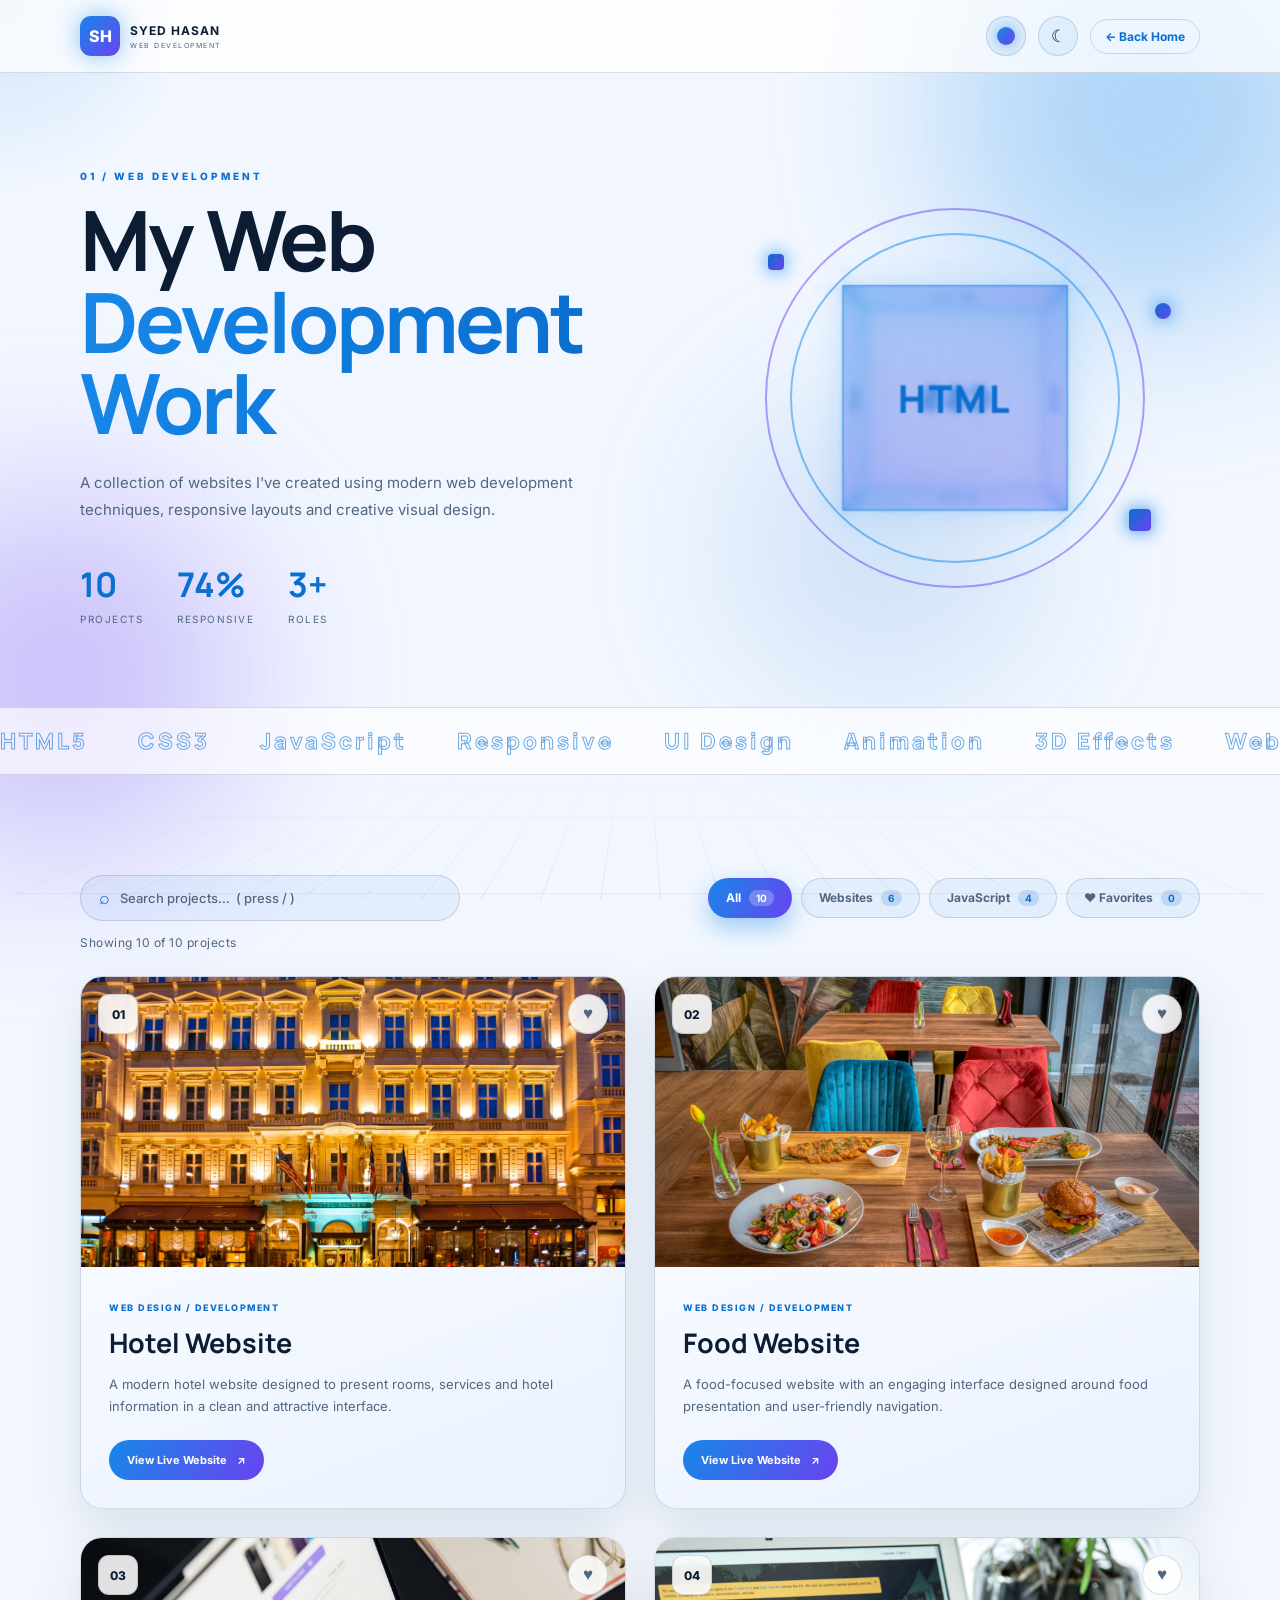
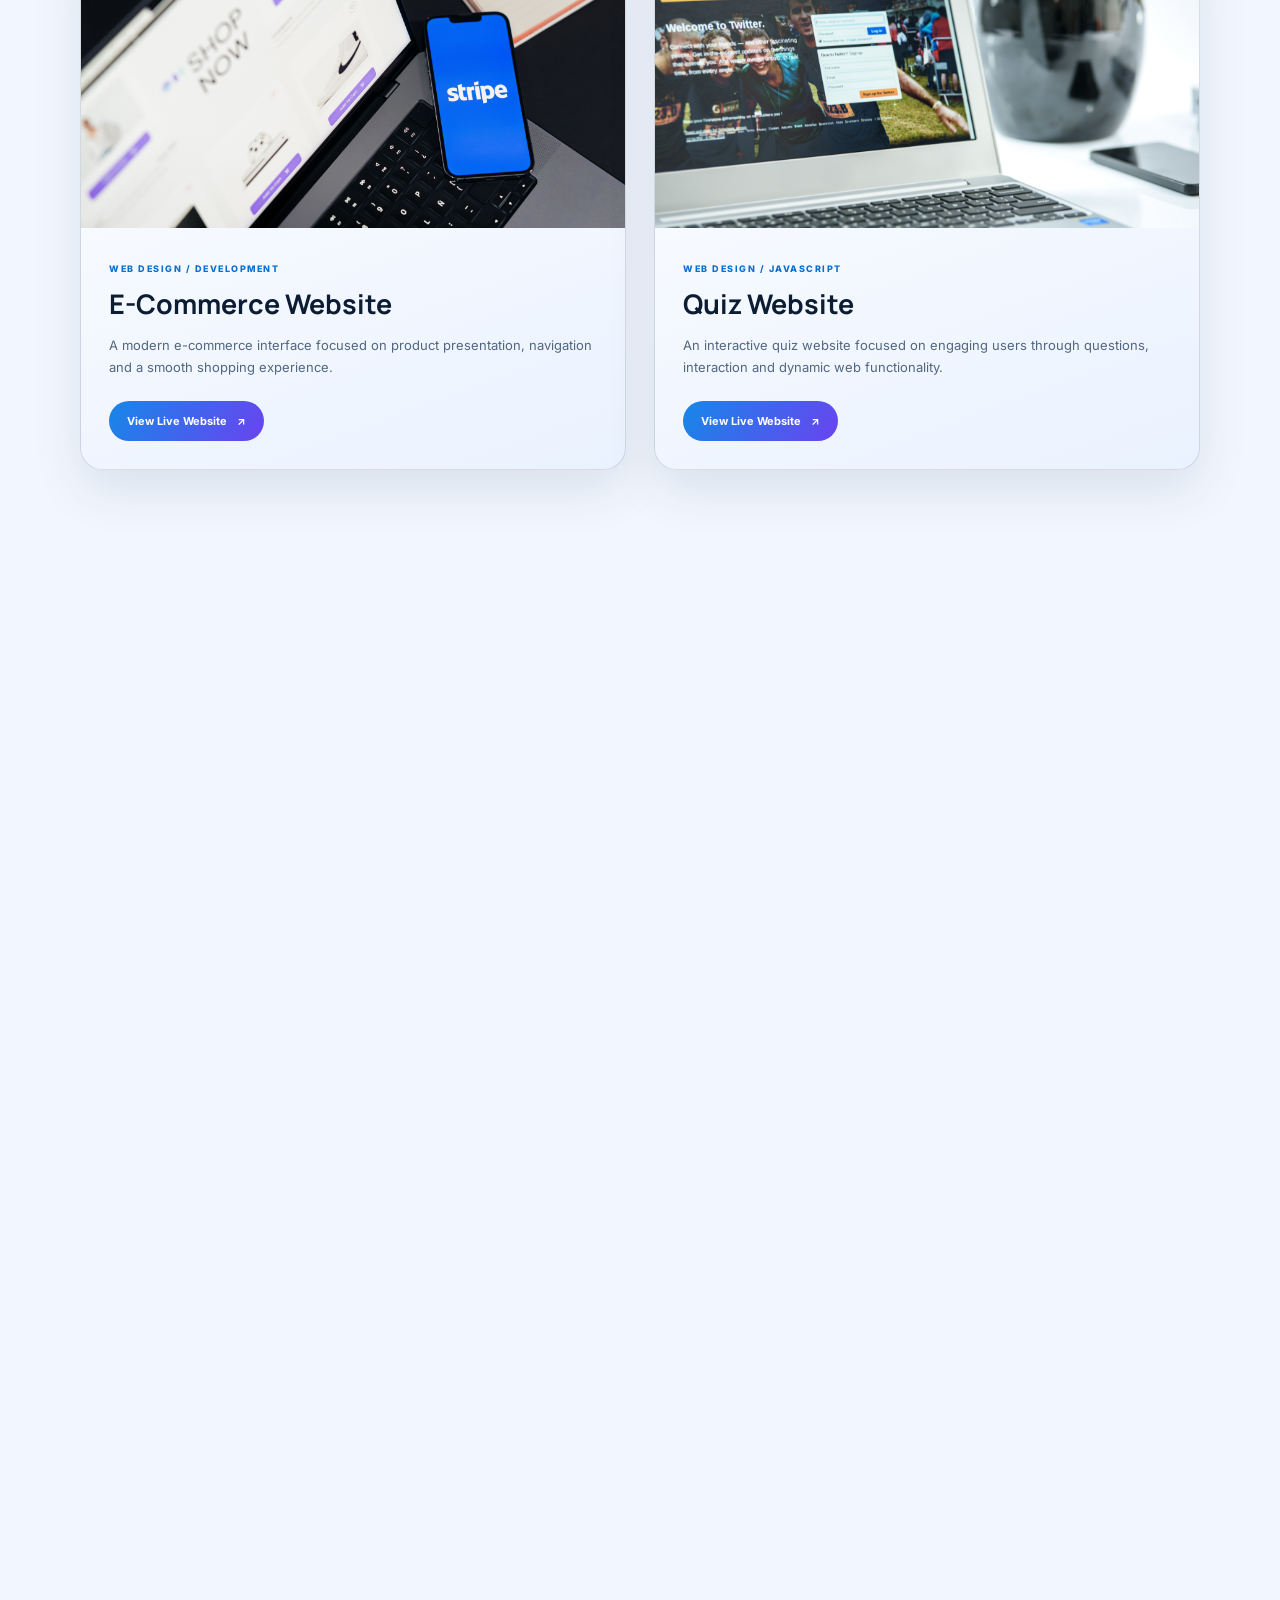
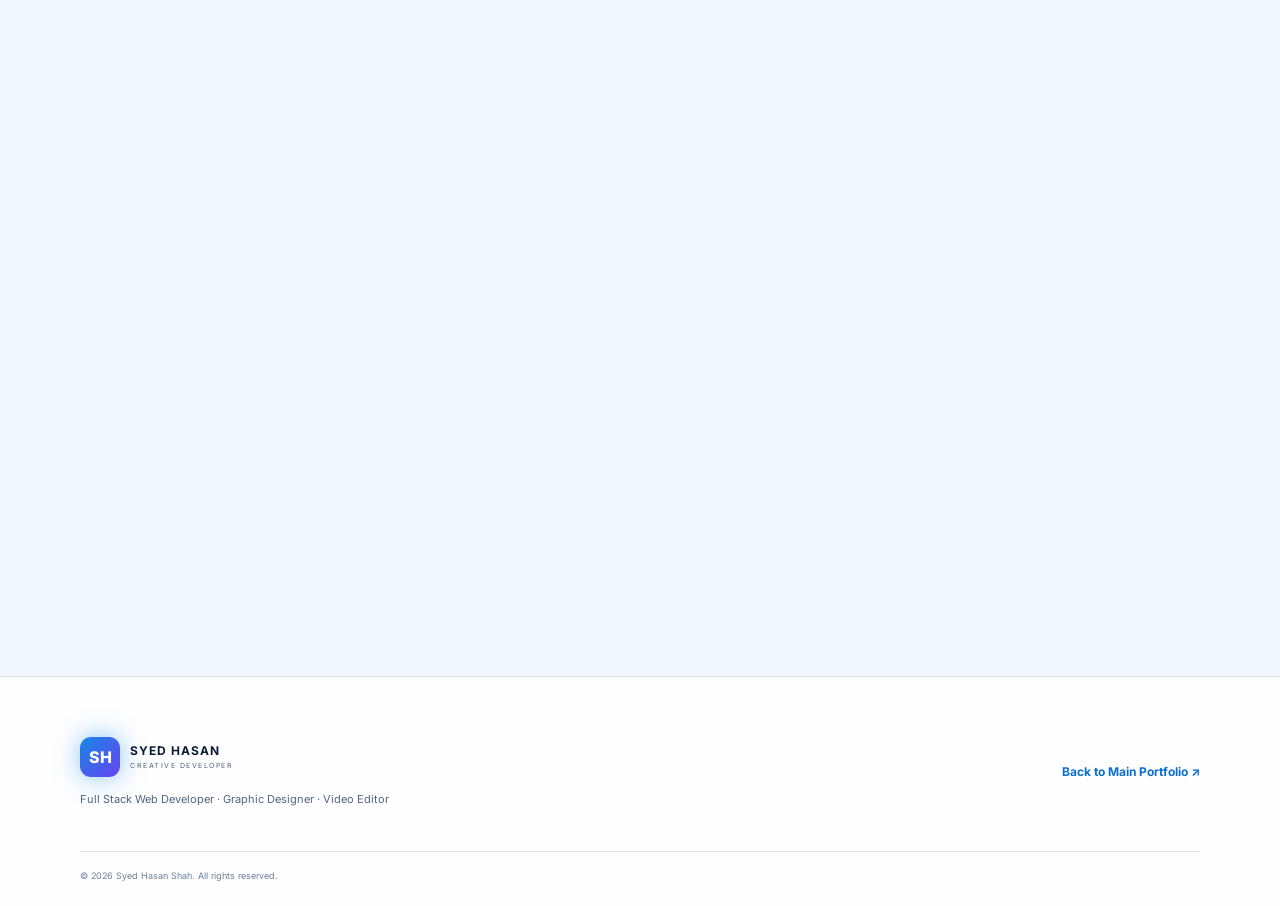
==== commit 447968b9: "Revise project details and update counts in index.html Updated project count and added new project d" ====
--- a/web-development/index.html
+++ b/web-development/index.html
@@ -10,6 +10,13 @@
     <link href="https://fonts.googleapis.com/css2?family=Inter:wght@400;500;600;700;800&family=Manrope:wght@500;700;800&display=swap" rel="stylesheet">
     <script>(function(){var t;try{t=localStorage.getItem("theme")}catch(e){}if(!t)t=matchMedia("(prefers-color-scheme: light)").matches?"light":"dark";document.documentElement.dataset.theme=t;var a;try{a=localStorage.getItem("accent")}catch(e){}document.documentElement.dataset.accent=a||"aurora"})()</script>
     <link rel="stylesheet" href="style.css">
+    <style>
+        /* two-button project card (Clothing + Orders) */
+        .project-actions{display:flex;flex-wrap:wrap;gap:10px;margin-top:23px}
+        .project-actions .project-btn{margin-top:0}
+        .project-btn.alt{background:color-mix(in srgb,var(--cyan) 10%,transparent);border:1px solid var(--cyan);color:var(--cyan);padding:12px 17px}
+        .project-btn.alt:hover{background:color-mix(in srgb,var(--cyan) 18%,transparent)}
+    </style>
 </head>
 <body>
     <div class="progress"></div>
@@ -47,7 +54,7 @@
                     <h1 class="reveal">My Web <span>Development Work</span></h1>
                     <p class="hero-text reveal">A collection of websites I've created using modern web development techniques, responsive layouts and creative visual design.</p>
                     <div class="stats reveal">
-                        <div><b data-count="7">0</b><small>Projects</small></div>
+                        <div><b data-count="10">0</b><small>Projects</small></div>
                         <div><b data-count="100" data-suffix="%">0</b><small>Responsive</small></div>
                         <div><b data-count="3" data-suffix="+">0</b><small>Roles</small></div>
                     </div>
@@ -76,7 +83,7 @@
                 <div class="toolbar reveal">
                     <label class="search"><span>⌕</span><input id="search" type="search" placeholder="Search projects…  ( press / )" aria-label="Search projects" autocomplete="off"></label>
                     <div class="chips" role="group" aria-label="Filter projects">
-                        <button class="chip on" data-filter="all">All <b>7</b></button>
+                        <button class="chip on" data-filter="all">All <b>10</b></button>
                         <button class="chip" data-filter="web">Websites <b>0</b></button>
                         <button class="chip" data-filter="js">JavaScript <b>0</b></button>
                         <button class="chip" data-filter="fav">♥ Favorites <b>0</b></button>
@@ -193,6 +200,57 @@
                             <h2>Markly Marks Calculator</h2>
                             <p>An interactive marks calculator where you add subjects, move sliders and watch total marks and percentage update live.</p>
                             <a href="https://syedhasanshahqadri-ops.github.io/ULTIMATE-CALCULATER-2.0.1/" target="_blank" rel="noopener" class="project-btn magnetic">View Live Website <span>↗</span></a>
+                        </div>
+                    </div>
+                </article>
+
+                <article class="project-card reveal" data-tilt style="--h:16">
+                    <div class="card-inner">
+                        <div class="project-image">
+                            <img src="../images/clothing-web.jpg" alt="Hasan's Collection clothing website project" loading="lazy" onerror="this.style.display='none'">
+                            <span class="project-number">08</span>
+                            <div class="glare"></div>
+                        </div>
+                        <div class="project-content">
+                            <span class="project-type">WEB DESIGN / E-COMMERCE · 2 PARTS</span>
+                            <h2>Hasan's Collection</h2>
+                            <p>A clothing brand website for kameez shalwar with summer and winter collections, a cart and WhatsApp ordering, plus a separate orders panel to manage incoming orders.</p>
+                            <div class="project-actions">
+                                <a href="https://syedhasanshahqadri-ops.github.io/CLOTHING-WEB/" target="_blank" rel="noopener" class="project-btn magnetic">View Store <span>↗</span></a>
+                                <a href="https://syedhasanshahqadri-ops.github.io/hc-orders-x7k2/" target="_blank" rel="noopener" class="project-btn alt magnetic">Orders Panel <span>↗</span></a>
+                            </div>
+                        </div>
+                    </div>
+                </article>
+
+                <article class="project-card reveal" data-tilt style="--h:63">
+                    <div class="card-inner">
+                        <div class="project-image">
+                            <img src="../images/weather-web.jpg" alt="Weather and currency dashboard project" loading="lazy" onerror="this.style.display='none'">
+                            <span class="project-number">09</span>
+                            <div class="glare"></div>
+                        </div>
+                        <div class="project-content">
+                            <span class="project-type">WEB APP / JAVASCRIPT</span>
+                            <h2>Weather &amp; Currency Dashboard</h2>
+                            <p>A live dashboard showing real-time weather and currency rates with city search, in a clean card-based interface with light and dark themes.</p>
+                            <a href="https://syedhasanshahqadri-ops.github.io/WEATHER-AND-CURRENCY-DASHBOARD/" target="_blank" rel="noopener" class="project-btn magnetic">View Live Website <span>↗</span></a>
+                        </div>
+                    </div>
+                </article>
+
+                <article class="project-card reveal" data-tilt style="--h:110">
+                    <div class="card-inner">
+                        <div class="project-image">
+                            <img src="../images/gym-web.jpg" alt="Gym website project" loading="lazy" onerror="this.style.display='none'">
+                            <span class="project-number">10</span>
+                            <div class="glare"></div>
+                        </div>
+                        <div class="project-content">
+                            <span class="project-type">WEB DESIGN / DEVELOPMENT</span>
+                            <h2>Gym Website</h2>
+                            <p>A premium fitness website with a bold visual style, handy gym tools, an exercise library and dark and light themes.</p>
+                            <a href="https://syedhasanshahqadri-ops.github.io/GYM-WEB/" target="_blank" rel="noopener" class="project-btn magnetic">View Live Website <span>↗</span></a>
                         </div>
                     </div>
                 </article>
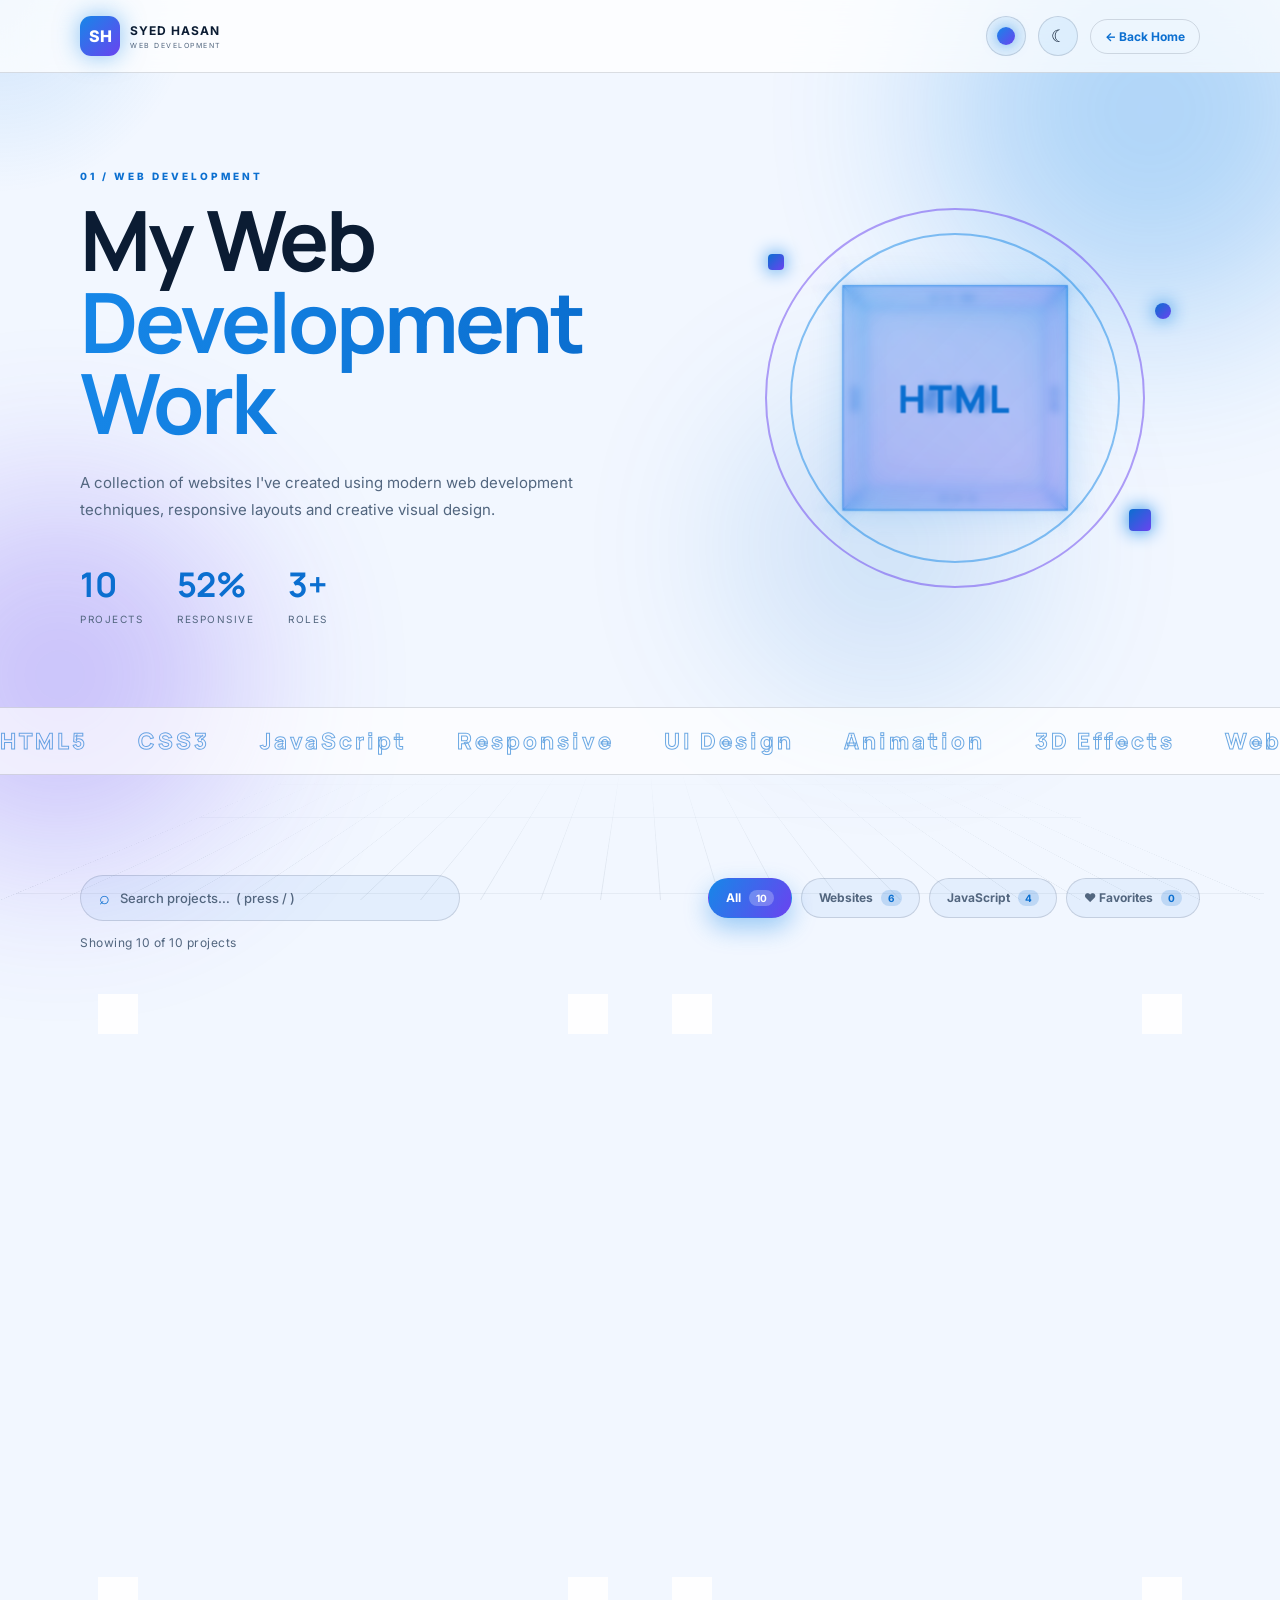
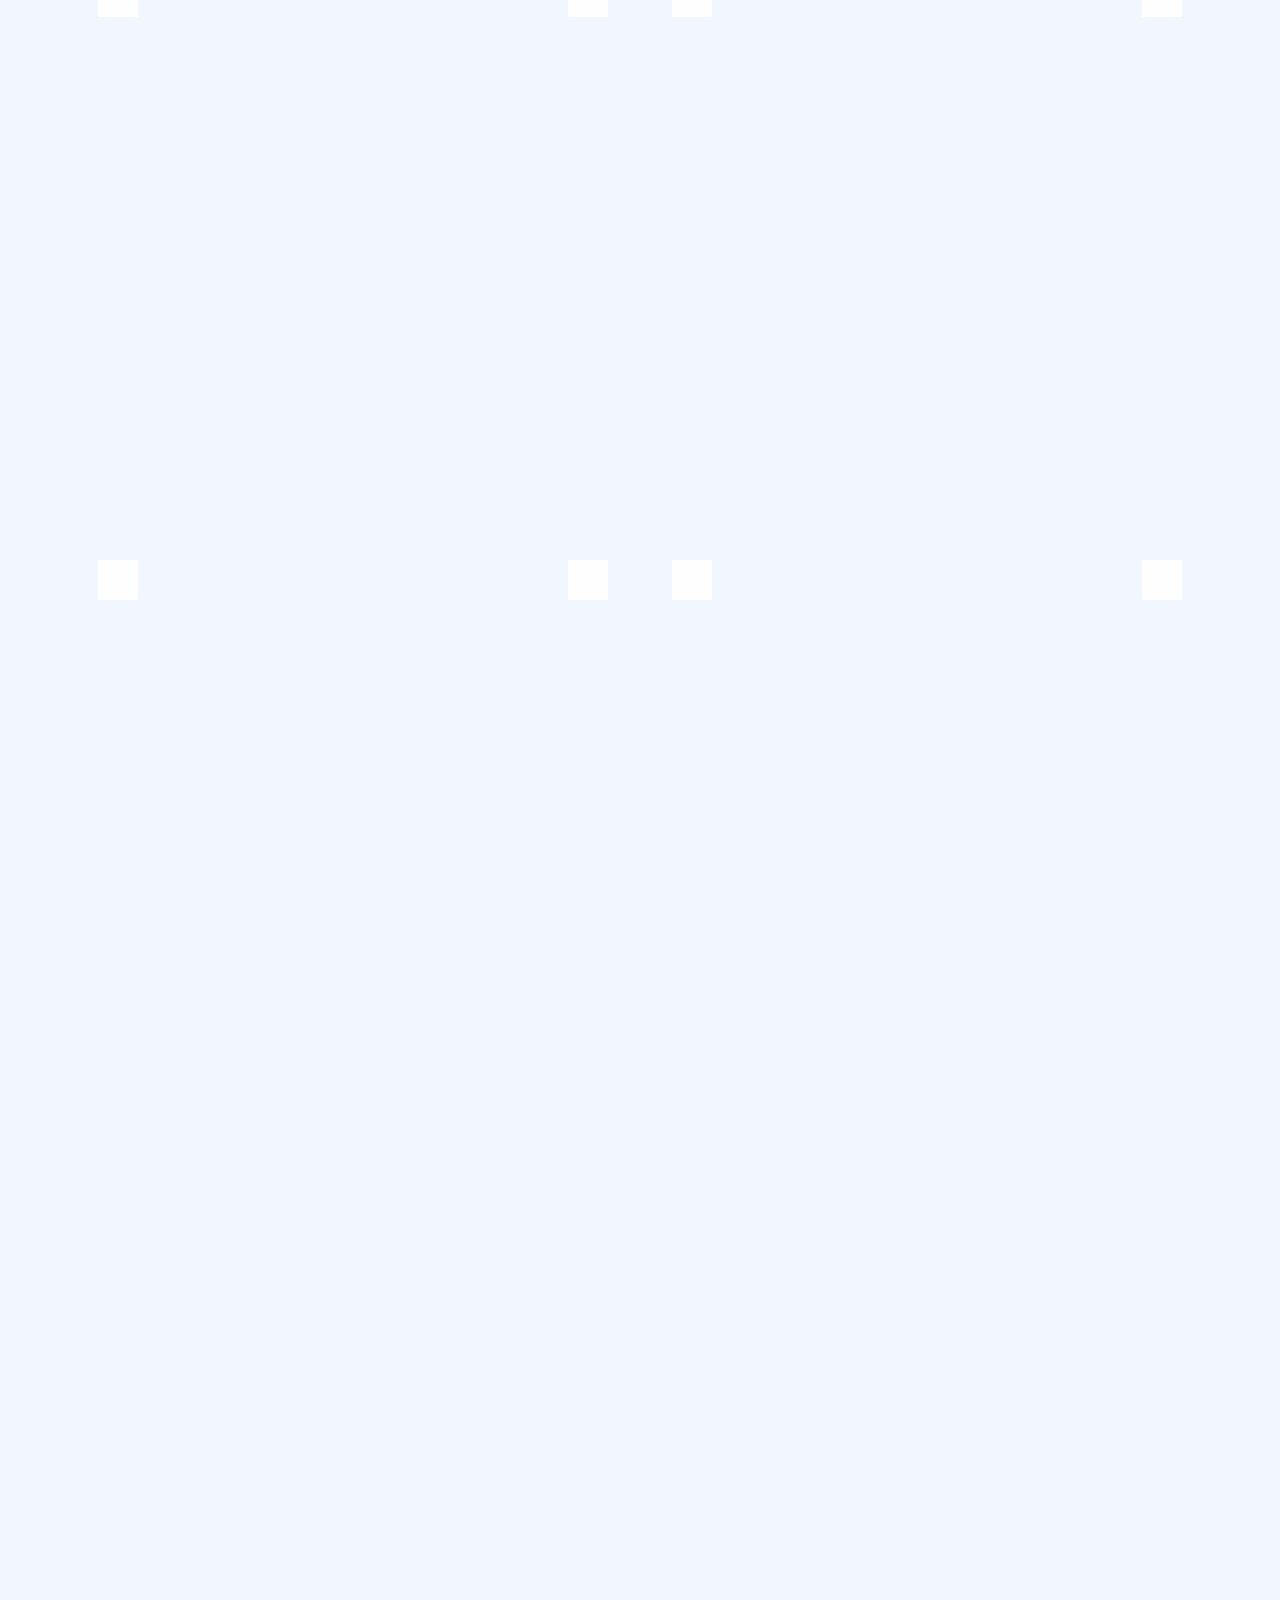
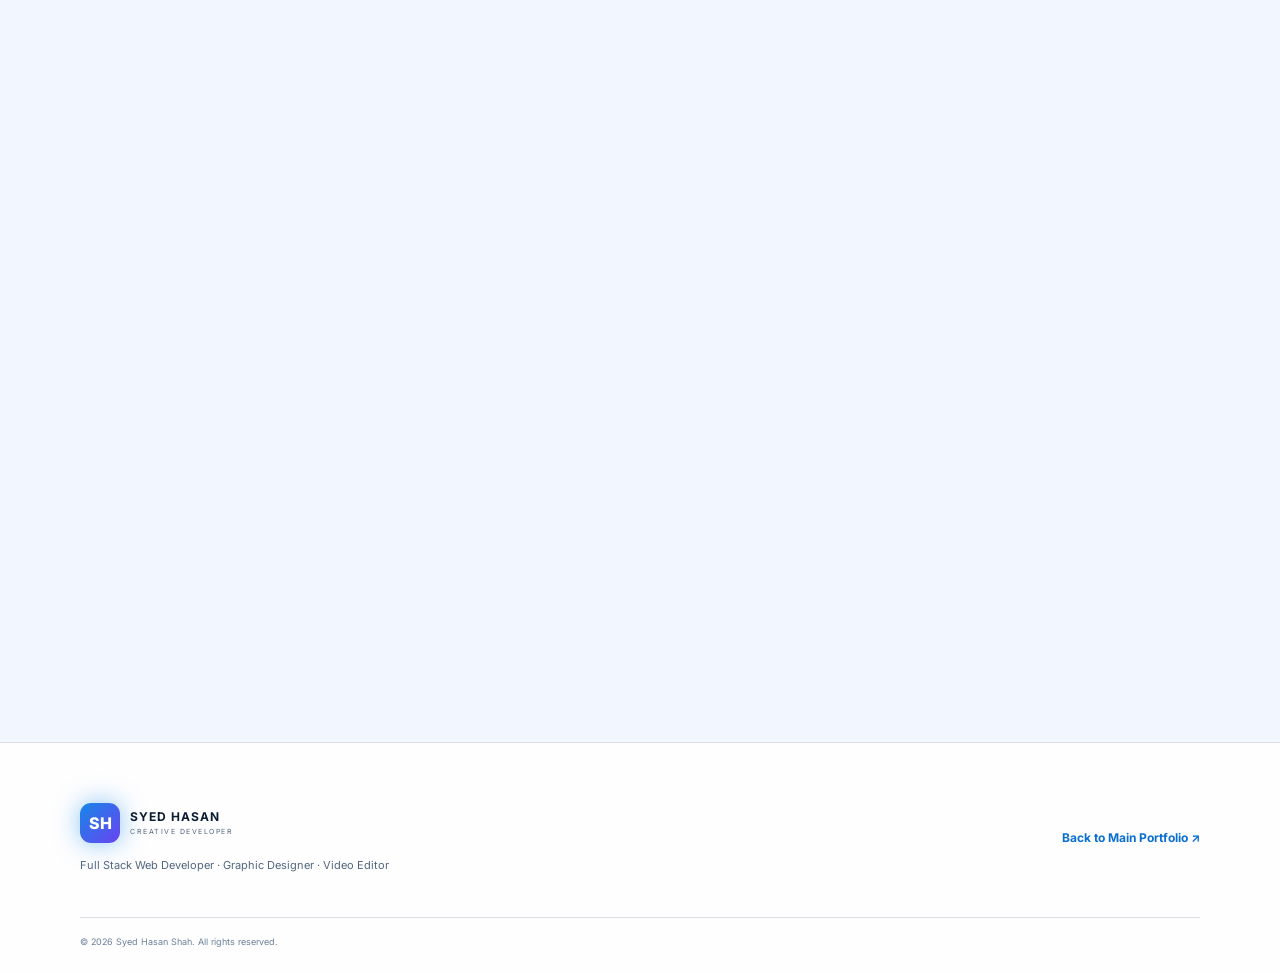
==== commit 9ad4eff8: "Update fmt.Println message from 'Hello' to 'Goodbye'" ====
--- a/web-development/index.html
+++ b/web-development/index.html
@@ -11,7 +11,7 @@
     <script>(function(){var t;try{t=localStorage.getItem("theme")}catch(e){}if(!t)t=matchMedia("(prefers-color-scheme: light)").matches?"light":"dark";document.documentElement.dataset.theme=t;var a;try{a=localStorage.getItem("accent")}catch(e){}document.documentElement.dataset.accent=a||"aurora"})()</script>
     <link rel="stylesheet" href="style.css">
     <style>
-        /* two-button project card (Clothing + Orders) */
+        /* two-button project card (main site + staff panel) */
         .project-actions{display:flex;flex-wrap:wrap;gap:10px;margin-top:23px}
         .project-actions .project-btn{margin-top:0}
         .project-btn.alt{background:color-mix(in srgb,var(--cyan) 10%,transparent);border:1px solid var(--cyan);color:var(--cyan);padding:12px 17px}
@@ -95,31 +95,37 @@
                 <article class="project-card reveal" data-tilt style="--h:47">
                     <div class="card-inner">
                         <div class="project-image">
+                            <img src="../images/food-web.jpg" alt="Food website project" loading="lazy" onerror="this.style.display='none'">
+                            <span class="project-number">01</span>
+                            <div class="glare"></div>
+                        </div>
+                        <div class="project-content">
+                            <span class="project-type">WEB DESIGN / DEVELOPMENT · 2 PARTS</span>
+                            <h2>Food Website</h2>
+                            <p>A restaurant and food website with a 50-dish digital menu, QR table ordering, home delivery and online payments, plus a staff panel that shows incoming orders live.</p>
+                            <div class="project-actions">
+                                <a href="https://syedhasanshahqadri-ops.github.io/SAFFRON-SMOKE/" target="_blank" rel="noopener" class="project-btn magnetic">View Restaurant <span>↗</span></a>
+                                <a href="https://syedhasanshahqadri-ops.github.io/saffron-smoke-staff/" target="_blank" rel="noopener" class="project-btn alt magnetic">Orders Panel <span>↗</span></a>
+                            </div>
+                        </div>
+                    </div>
+                </article>
+
+                <article class="project-card reveal" data-tilt style="--h:94">
+                    <div class="card-inner">
+                        <div class="project-image">
                             <img src="../images/hotel-web.jpg" alt="Hotel website project" loading="lazy" onerror="this.style.display='none'">
-                            <span class="project-number">01</span>
-                            <div class="glare"></div>
-                        </div>
-                        <div class="project-content">
-                            <span class="project-type">WEB DESIGN / DEVELOPMENT</span>
+                            <span class="project-number">02</span>
+                            <div class="glare"></div>
+                        </div>
+                        <div class="project-content">
+                            <span class="project-type">WEB DESIGN / DEVELOPMENT · 2 PARTS</span>
                             <h2>Hotel Website</h2>
-                            <p>A modern hotel website designed to present rooms, services and hotel information in a clean and attractive interface.</p>
-                            <a href="https://syedhasanshahqadri-ops.github.io/Hotel-Website/" target="_blank" rel="noopener" class="project-btn magnetic">View Live Website <span>↗</span></a>
-                        </div>
-                    </div>
-                </article>
-
-                <article class="project-card reveal" data-tilt style="--h:94">
-                    <div class="card-inner">
-                        <div class="project-image">
-                            <img src="../images/food-web.jpg" alt="Food website project" loading="lazy" onerror="this.style.display='none'">
-                            <span class="project-number">02</span>
-                            <div class="glare"></div>
-                        </div>
-                        <div class="project-content">
-                            <span class="project-type">WEB DESIGN / DEVELOPMENT</span>
-                            <h2>Food Website</h2>
-                            <p>A food-focused website with an engaging interface designed around food presentation and user-friendly navigation.</p>
-                            <a href="https://syedhasanshahqadri-ops.github.io/FOOD-WEBSITE/" target="_blank" rel="noopener" class="project-btn magnetic">View Live Website <span>↗</span></a>
+                            <p>A luxury hotel booking website with 20 rooms priced in PKR, light and dark themes and online payment options, plus a staff panel with live bookings.</p>
+                            <div class="project-actions">
+                                <a href="https://syedhasanshahqadri-ops.github.io/luxestay-hotel/" target="_blank" rel="noopener" class="project-btn magnetic">View Hotel <span>↗</span></a>
+                                <a href="https://syedhasanshahqadri-ops.github.io/luxestay-hotel-staff/" target="_blank" rel="noopener" class="project-btn alt magnetic">Bookings Panel <span>↗</span></a>
+                            </div>
                         </div>
                     </div>
                 </article>
@@ -127,15 +133,18 @@
                 <article class="project-card reveal" data-tilt style="--h:141">
                     <div class="card-inner">
                         <div class="project-image">
-                            <img src="../images/ecommerce-web.jpg" alt="E-commerce website project" loading="lazy" onerror="this.style.display='none'">
+                            <img src="../images/gym-web.jpg" alt="Gym website project" loading="lazy" onerror="this.style.display='none'">
                             <span class="project-number">03</span>
                             <div class="glare"></div>
                         </div>
                         <div class="project-content">
-                            <span class="project-type">WEB DESIGN / DEVELOPMENT</span>
-                            <h2>E-Commerce Website</h2>
-                            <p>A modern e-commerce interface focused on product presentation, navigation and a smooth shopping experience.</p>
-                            <a href="https://syedhasanshahqadri-ops.github.io/E-Commerce-Web/" target="_blank" rel="noopener" class="project-btn magnetic">View Live Website <span>↗</span></a>
+                            <span class="project-type">WEB DESIGN / DEVELOPMENT · 2 PARTS</span>
+                            <h2>Gym Website</h2>
+                            <p>A bold fitness website with membership plans in PKR, an exercise library and online joining with payments, plus a staff panel to manage new members.</p>
+                            <div class="project-actions">
+                                <a href="https://syedhasanshahqadri-ops.github.io/ironforge-gym/" target="_blank" rel="noopener" class="project-btn magnetic">View Gym <span>↗</span></a>
+                                <a href="https://syedhasanshahqadri-ops.github.io/ironforge-gym-staff/" target="_blank" rel="noopener" class="project-btn alt magnetic">Members Panel <span>↗</span></a>
+                            </div>
                         </div>
                     </div>
                 </article>
@@ -148,10 +157,13 @@
                             <div class="glare"></div>
                         </div>
                         <div class="project-content">
-                            <span class="project-type">WEB DESIGN / JAVASCRIPT</span>
+                            <span class="project-type">WEB DESIGN / JAVASCRIPT · 2 PARTS</span>
                             <h2>Quiz Website</h2>
-                            <p>An interactive quiz website focused on engaging users through questions, interaction and dynamic web functionality.</p>
-                            <a href="https://syedhasanshahqadri-ops.github.io/Quiz-Web/" target="_blank" rel="noopener" class="project-btn magnetic">View Live Website <span>↗</span></a>
+                            <p>A 30-question MCQ test for class 9 and 10 with a timer, a downloadable result card and a results panel where staff see each student's roll number and score.</p>
+                            <div class="project-actions">
+                                <a href="https://syedhasanshahqadri-ops.github.io/Quiz-Web/" target="_blank" rel="noopener" class="project-btn magnetic">Take the Quiz <span>↗</span></a>
+                                <a href="https://syedhasanshahqadri-ops.github.io/quiz-web-staff/" target="_blank" rel="noopener" class="project-btn alt magnetic">Results Panel <span>↗</span></a>
+                            </div>
                         </div>
                     </div>
                 </article>
@@ -159,24 +171,97 @@
                 <article class="project-card reveal" data-tilt style="--h:235">
                     <div class="card-inner">
                         <div class="project-image">
+                            <img src="../images/ecommerce-web.jpg" alt="E-commerce website project" loading="lazy" onerror="this.style.display='none'">
+                            <span class="project-number">05</span>
+                            <div class="glare"></div>
+                        </div>
+                        <div class="project-content">
+                            <span class="project-type">WEB DESIGN / E-COMMERCE · 2 PARTS</span>
+                            <h2>E-Commerce Website</h2>
+                            <p>Hasan Mart, an online store with 10 categories and 500 products, a cart, and checkout by Easypaisa, JazzCash or cash on delivery, plus a staff panel with live orders.</p>
+                            <div class="project-actions">
+                                <a href="https://syedhasanshahqadri-ops.github.io/HASAN-MART/" target="_blank" rel="noopener" class="project-btn magnetic">View Store <span>↗</span></a>
+                                <a href="https://syedhasanshahqadri-ops.github.io/hasan-mart-staff/" target="_blank" rel="noopener" class="project-btn alt magnetic">Orders Panel <span>↗</span></a>
+                            </div>
+                        </div>
+                    </div>
+                </article>
+
+                <article class="project-card reveal" data-tilt style="--h:282">
+                    <div class="card-inner">
+                        <div class="project-image">
                             <img src="../images/it-company-web.jpg" alt="IT company website project" loading="lazy" onerror="this.style.display='none'">
-                            <span class="project-number">05</span>
-                            <div class="glare"></div>
-                        </div>
-                        <div class="project-content">
-                            <span class="project-type">WEB DESIGN / DEVELOPMENT</span>
+                            <span class="project-number">06</span>
+                            <div class="glare"></div>
+                        </div>
+                        <div class="project-content">
+                            <span class="project-type">WEB DESIGN / DEVELOPMENT · 2 PARTS</span>
                             <h2>IT Company Website</h2>
-                            <p>A professional technology-focused website created to present IT services and digital solutions.</p>
-                            <a href="https://syedhasanshahqadri-ops.github.io/IT-Course-Web/" target="_blank" rel="noopener" class="project-btn magnetic">View Live Website <span>↗</span></a>
-                        </div>
-                    </div>
-                </article>
-
-                <article class="project-card reveal" data-tilt style="--h:282">
+                            <p>A professional technology academy website with 12 courses and online enrollment with payments, plus an admissions panel where staff review applications and inquiries.</p>
+                            <div class="project-actions">
+                                <a href="https://syedhasanshahqadri-ops.github.io/techsphere-academy/" target="_blank" rel="noopener" class="project-btn magnetic">View Academy <span>↗</span></a>
+                                <a href="https://syedhasanshahqadri-ops.github.io/techsphere-academy-staff/" target="_blank" rel="noopener" class="project-btn alt magnetic">Admissions Panel <span>↗</span></a>
+                            </div>
+                        </div>
+                    </div>
+                </article>
+
+                <article class="project-card reveal" data-tilt style="--h:329">
+                    <div class="card-inner">
+                        <div class="project-image">
+                            <img src="../images/markly-web.jpg" alt="Markly marks calculator project" loading="lazy" onerror="this.style.display='none'">
+                            <span class="project-number">07</span>
+                            <div class="glare"></div>
+                        </div>
+                        <div class="project-content">
+                            <span class="project-type">WEB APP / JAVASCRIPT</span>
+                            <h2>Markly Marks Calculator</h2>
+                            <p>An interactive marks calculator where you add subjects, move sliders and watch total marks and percentage update live.</p>
+                            <a href="https://syedhasanshahqadri-ops.github.io/ULTIMATE-CALCULATER-2.0.1/" target="_blank" rel="noopener" class="project-btn magnetic">View Live Website <span>↗</span></a>
+                        </div>
+                    </div>
+                </article>
+
+                <article class="project-card reveal" data-tilt style="--h:16">
+                    <div class="card-inner">
+                        <div class="project-image">
+                            <img src="../images/clothing-web.jpg" alt="Hasan's Collection clothing website project" loading="lazy" onerror="this.style.display='none'">
+                            <span class="project-number">08</span>
+                            <div class="glare"></div>
+                        </div>
+                        <div class="project-content">
+                            <span class="project-type">WEB DESIGN / E-COMMERCE · 2 PARTS</span>
+                            <h2>Hasan's Collection</h2>
+                            <p>A clothing brand website for kameez shalwar with summer and winter collections, a cart and WhatsApp ordering, plus a separate orders panel to manage incoming orders.</p>
+                            <div class="project-actions">
+                                <a href="https://syedhasanshahqadri-ops.github.io/CLOTHING-WEB/" target="_blank" rel="noopener" class="project-btn magnetic">View Store <span>↗</span></a>
+                                <a href="https://syedhasanshahqadri-ops.github.io/hc-orders-x7k2/" target="_blank" rel="noopener" class="project-btn alt magnetic">Orders Panel <span>↗</span></a>
+                            </div>
+                        </div>
+                    </div>
+                </article>
+
+                <article class="project-card reveal" data-tilt style="--h:63">
+                    <div class="card-inner">
+                        <div class="project-image">
+                            <img src="../images/weather-web.jpg" alt="Weather and currency dashboard project" loading="lazy" onerror="this.style.display='none'">
+                            <span class="project-number">09</span>
+                            <div class="glare"></div>
+                        </div>
+                        <div class="project-content">
+                            <span class="project-type">WEB APP / JAVASCRIPT</span>
+                            <h2>Weather &amp; Currency Dashboard</h2>
+                            <p>A live dashboard showing real-time weather and currency rates with city search, in a clean card-based interface with light and dark themes.</p>
+                            <a href="https://syedhasanshahqadri-ops.github.io/WEATHER-AND-CURRENCY-DASHBOARD/" target="_blank" rel="noopener" class="project-btn magnetic">View Live Website <span>↗</span></a>
+                        </div>
+                    </div>
+                </article>
+
+                <article class="project-card reveal" data-tilt style="--h:110">
                     <div class="card-inner">
                         <div class="project-image">
                             <img src="../images/ai-hub-web.jpg" alt="AI Hub project" loading="lazy" onerror="this.style.display='none'">
-                            <span class="project-number">06</span>
+                            <span class="project-number">10</span>
                             <div class="glare"></div>
                         </div>
                         <div class="project-content">
@@ -184,73 +269,6 @@
                             <h2>AI Hub</h2>
                             <p>A multilingual AI workspace interface with a clean chat layout, light and dark modes and English, Urdu, Roman Urdu and Hindi options.</p>
                             <a href="https://syedhasanshahqadri-ops.github.io/ai-hub/" target="_blank" rel="noopener" class="project-btn magnetic">View Live Website <span>↗</span></a>
-                        </div>
-                    </div>
-                </article>
-
-                <article class="project-card reveal" data-tilt style="--h:329">
-                    <div class="card-inner">
-                        <div class="project-image">
-                            <img src="../images/markly-web.jpg" alt="Markly marks calculator project" loading="lazy" onerror="this.style.display='none'">
-                            <span class="project-number">07</span>
-                            <div class="glare"></div>
-                        </div>
-                        <div class="project-content">
-                            <span class="project-type">WEB APP / JAVASCRIPT</span>
-                            <h2>Markly Marks Calculator</h2>
-                            <p>An interactive marks calculator where you add subjects, move sliders and watch total marks and percentage update live.</p>
-                            <a href="https://syedhasanshahqadri-ops.github.io/ULTIMATE-CALCULATER-2.0.1/" target="_blank" rel="noopener" class="project-btn magnetic">View Live Website <span>↗</span></a>
-                        </div>
-                    </div>
-                </article>
-
-                <article class="project-card reveal" data-tilt style="--h:16">
-                    <div class="card-inner">
-                        <div class="project-image">
-                            <img src="../images/clothing-web.jpg" alt="Hasan's Collection clothing website project" loading="lazy" onerror="this.style.display='none'">
-                            <span class="project-number">08</span>
-                            <div class="glare"></div>
-                        </div>
-                        <div class="project-content">
-                            <span class="project-type">WEB DESIGN / E-COMMERCE · 2 PARTS</span>
-                            <h2>Hasan's Collection</h2>
-                            <p>A clothing brand website for kameez shalwar with summer and winter collections, a cart and WhatsApp ordering, plus a separate orders panel to manage incoming orders.</p>
-                            <div class="project-actions">
-                                <a href="https://syedhasanshahqadri-ops.github.io/CLOTHING-WEB/" target="_blank" rel="noopener" class="project-btn magnetic">View Store <span>↗</span></a>
-                                <a href="https://syedhasanshahqadri-ops.github.io/hc-orders-x7k2/" target="_blank" rel="noopener" class="project-btn alt magnetic">Orders Panel <span>↗</span></a>
-                            </div>
-                        </div>
-                    </div>
-                </article>
-
-                <article class="project-card reveal" data-tilt style="--h:63">
-                    <div class="card-inner">
-                        <div class="project-image">
-                            <img src="../images/weather-web.jpg" alt="Weather and currency dashboard project" loading="lazy" onerror="this.style.display='none'">
-                            <span class="project-number">09</span>
-                            <div class="glare"></div>
-                        </div>
-                        <div class="project-content">
-                            <span class="project-type">WEB APP / JAVASCRIPT</span>
-                            <h2>Weather &amp; Currency Dashboard</h2>
-                            <p>A live dashboard showing real-time weather and currency rates with city search, in a clean card-based interface with light and dark themes.</p>
-                            <a href="https://syedhasanshahqadri-ops.github.io/WEATHER-AND-CURRENCY-DASHBOARD/" target="_blank" rel="noopener" class="project-btn magnetic">View Live Website <span>↗</span></a>
-                        </div>
-                    </div>
-                </article>
-
-                <article class="project-card reveal" data-tilt style="--h:110">
-                    <div class="card-inner">
-                        <div class="project-image">
-                            <img src="../images/gym-web.jpg" alt="Gym website project" loading="lazy" onerror="this.style.display='none'">
-                            <span class="project-number">10</span>
-                            <div class="glare"></div>
-                        </div>
-                        <div class="project-content">
-                            <span class="project-type">WEB DESIGN / DEVELOPMENT</span>
-                            <h2>Gym Website</h2>
-                            <p>A premium fitness website with a bold visual style, handy gym tools, an exercise library and dark and light themes.</p>
-                            <a href="https://syedhasanshahqadri-ops.github.io/GYM-WEB/" target="_blank" rel="noopener" class="project-btn magnetic">View Live Website <span>↗</span></a>
                         </div>
                     </div>
                 </article>
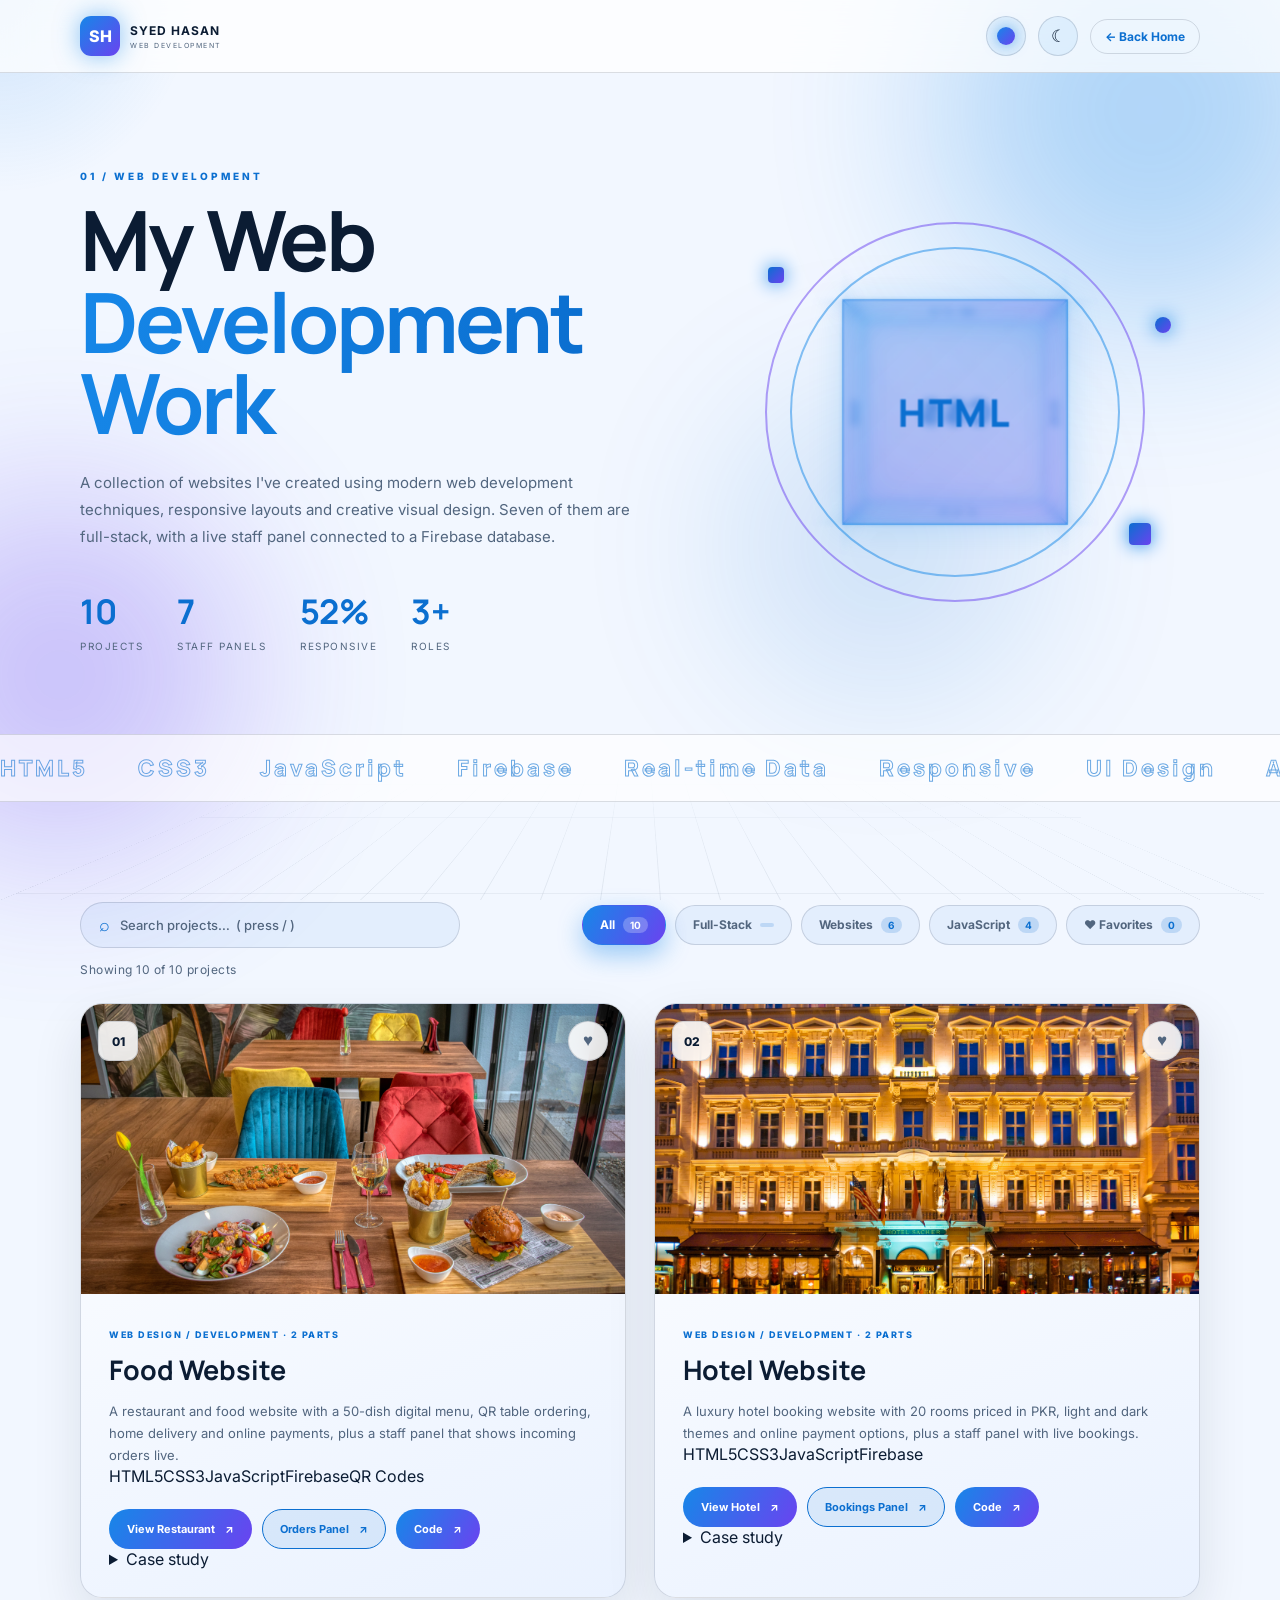
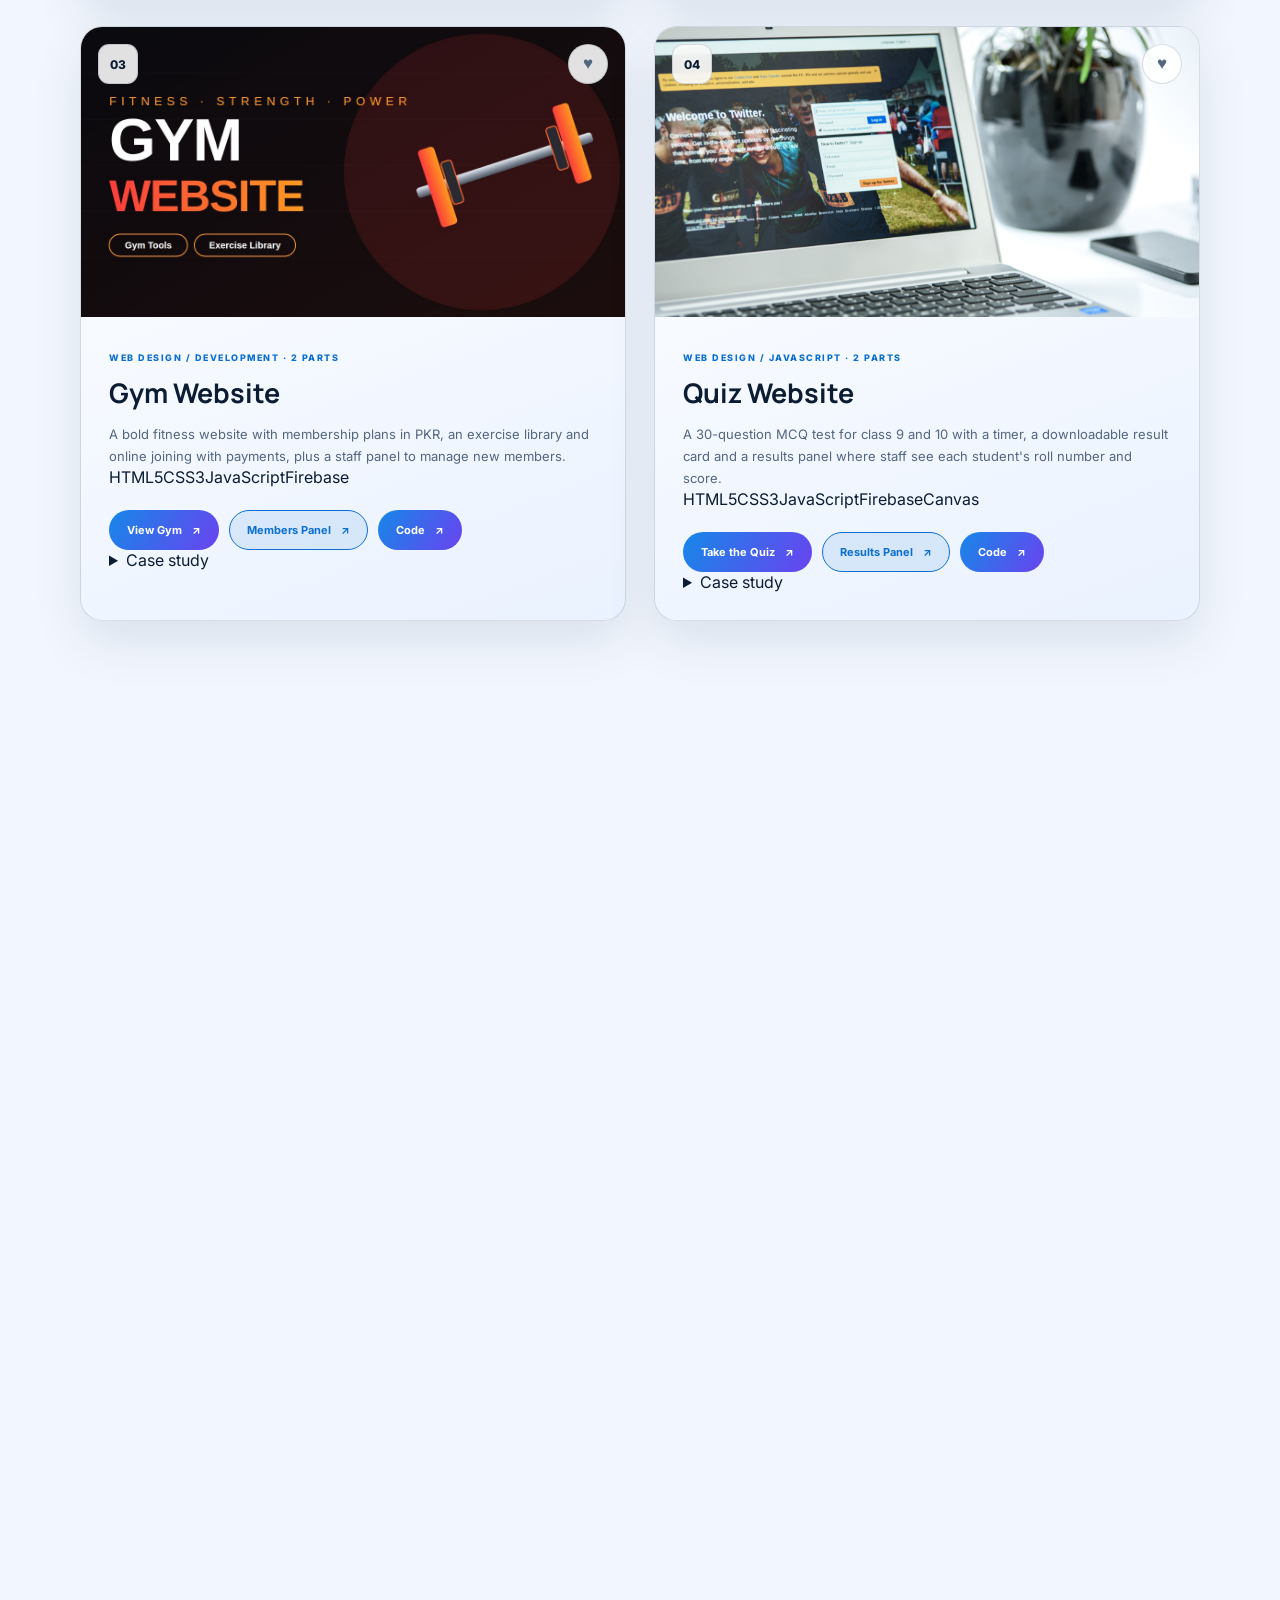
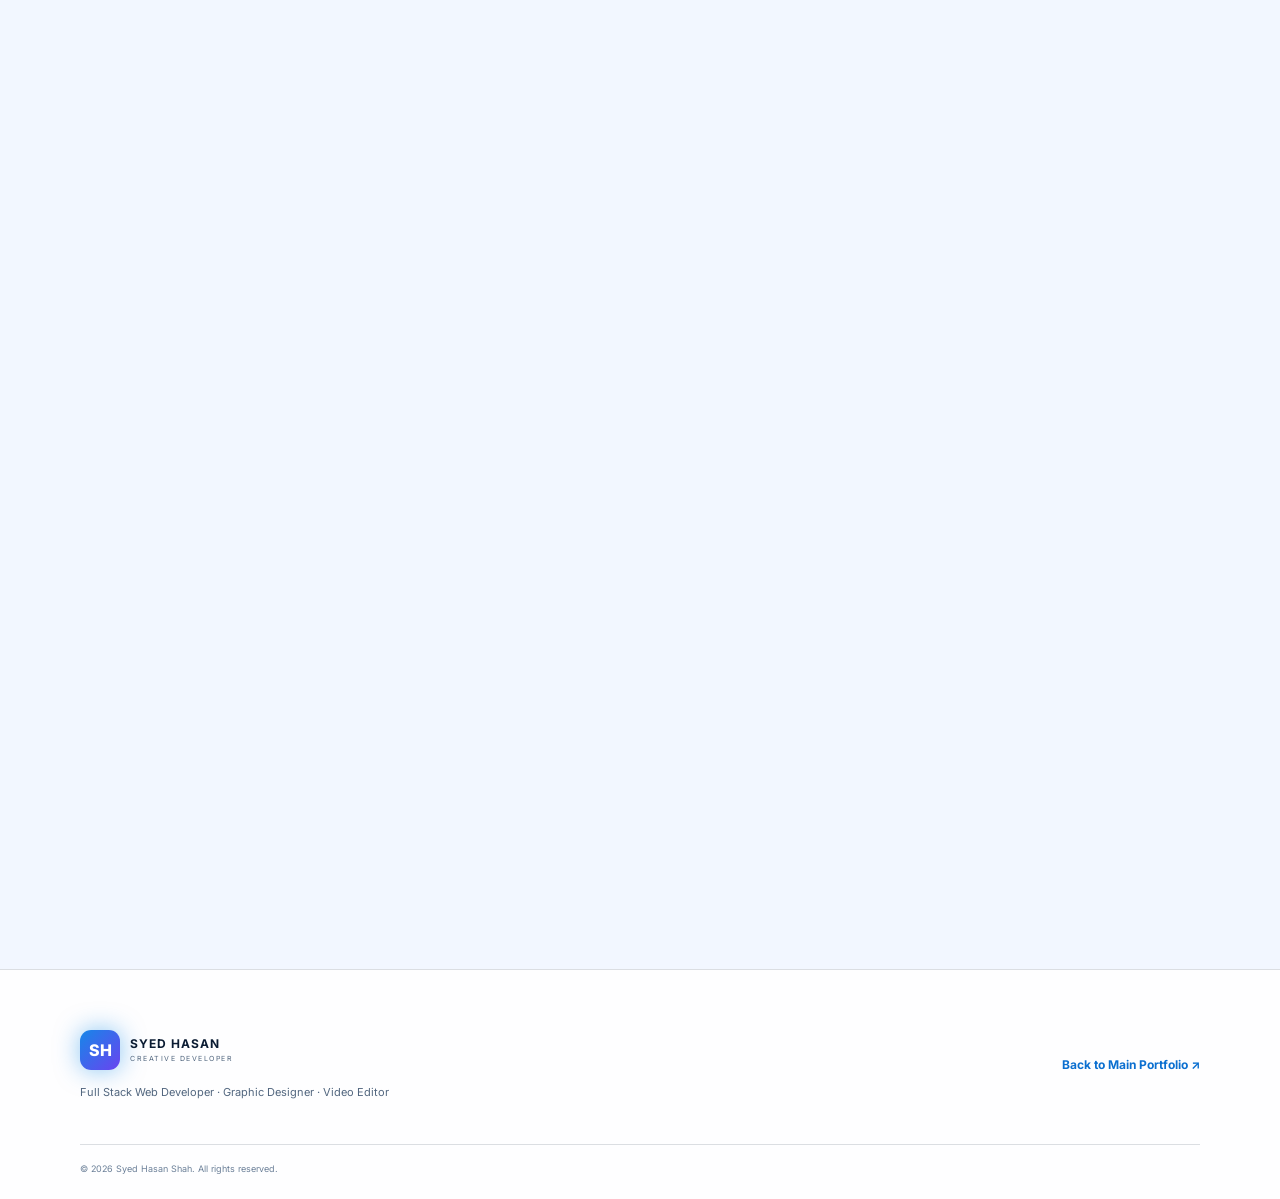
==== commit e8296483: "Update print statement from 'Hello' to 'Goodbye'" ====
--- a/web-development/index.html
+++ b/web-development/index.html
@@ -10,8 +10,9 @@
     <link href="https://fonts.googleapis.com/css2?family=Inter:wght@400;500;600;700;800&family=Manrope:wght@500;700;800&display=swap" rel="stylesheet">
     <script>(function(){var t;try{t=localStorage.getItem("theme")}catch(e){}if(!t)t=matchMedia("(prefers-color-scheme: light)").matches?"light":"dark";document.documentElement.dataset.theme=t;var a;try{a=localStorage.getItem("accent")}catch(e){}document.documentElement.dataset.accent=a||"aurora"})()</script>
     <link rel="stylesheet" href="style.css">
+    <link rel="stylesheet" href="extras.css">
     <style>
-        /* two-button project card (main site + staff panel) */
+        /* project card buttons (site + staff panel + code) */
         .project-actions{display:flex;flex-wrap:wrap;gap:10px;margin-top:23px}
         .project-actions .project-btn{margin-top:0}
         .project-btn.alt{background:color-mix(in srgb,var(--cyan) 10%,transparent);border:1px solid var(--cyan);color:var(--cyan);padding:12px 17px}
@@ -52,9 +53,10 @@
                 <div class="hero-copy">
                     <p class="eyebrow reveal">01 / WEB DEVELOPMENT</p>
                     <h1 class="reveal">My Web <span>Development Work</span></h1>
-                    <p class="hero-text reveal">A collection of websites I've created using modern web development techniques, responsive layouts and creative visual design.</p>
+                    <p class="hero-text reveal">A collection of websites I've created using modern web development techniques, responsive layouts and creative visual design. Seven of them are full-stack, with a live staff panel connected to a Firebase database.</p>
                     <div class="stats reveal">
                         <div><b data-count="10">0</b><small>Projects</small></div>
+                        <div><b data-count="7">0</b><small>Staff panels</small></div>
                         <div><b data-count="100" data-suffix="%">0</b><small>Responsive</small></div>
                         <div><b data-count="3" data-suffix="+">0</b><small>Roles</small></div>
                     </div>
@@ -73,8 +75,8 @@
 
         <div class="marquee" aria-hidden="true">
             <div class="track">
-                <span>HTML5</span><span>CSS3</span><span>JavaScript</span><span>Responsive</span><span>UI Design</span><span>Animation</span><span>3D Effects</span><span>Web Apps</span>
-                <span>HTML5</span><span>CSS3</span><span>JavaScript</span><span>Responsive</span><span>UI Design</span><span>Animation</span><span>3D Effects</span><span>Web Apps</span>
+                <span>HTML5</span><span>CSS3</span><span>JavaScript</span><span>Firebase</span><span>Real-time Data</span><span>Responsive</span><span>UI Design</span><span>Animation</span><span>3D Effects</span><span>Web Apps</span>
+                <span>HTML5</span><span>CSS3</span><span>JavaScript</span><span>Firebase</span><span>Real-time Data</span><span>Responsive</span><span>UI Design</span><span>Animation</span><span>3D Effects</span><span>Web Apps</span>
             </div>
         </div>
 
@@ -84,6 +86,7 @@
                     <label class="search"><span>⌕</span><input id="search" type="search" placeholder="Search projects…  ( press / )" aria-label="Search projects" autocomplete="off"></label>
                     <div class="chips" role="group" aria-label="Filter projects">
                         <button class="chip on" data-filter="all">All <b>10</b></button>
+                        <button class="chip" data-filter="full">Full-Stack <b>0</b></button>
                         <button class="chip" data-filter="web">Websites <b>0</b></button>
                         <button class="chip" data-filter="js">JavaScript <b>0</b></button>
                         <button class="chip" data-filter="fav">♥ Favorites <b>0</b></button>
@@ -97,16 +100,26 @@
                         <div class="project-image">
                             <img src="../images/food-web.jpg" alt="Food website project" loading="lazy" onerror="this.style.display='none'">
                             <span class="project-number">01</span>
+                            <span class="badge">Full-stack</span>
                             <div class="glare"></div>
                         </div>
                         <div class="project-content">
                             <span class="project-type">WEB DESIGN / DEVELOPMENT · 2 PARTS</span>
                             <h2>Food Website</h2>
                             <p>A restaurant and food website with a 50-dish digital menu, QR table ordering, home delivery and online payments, plus a staff panel that shows incoming orders live.</p>
+                            <div class="tags"><span>HTML5</span><span>CSS3</span><span>JavaScript</span><span>Firebase</span><span>QR Codes</span></div>
                             <div class="project-actions">
                                 <a href="https://syedhasanshahqadri-ops.github.io/SAFFRON-SMOKE/" target="_blank" rel="noopener" class="project-btn magnetic">View Restaurant <span>↗</span></a>
                                 <a href="https://syedhasanshahqadri-ops.github.io/saffron-smoke-staff/" target="_blank" rel="noopener" class="project-btn alt magnetic">Orders Panel <span>↗</span></a>
-                            </div>
+                                <a href="https://github.com/syedhasanshahqadri-ops/SAFFRON-SMOKE" target="_blank" rel="noopener" class="project-btn ghost magnetic">Code <span>↗</span></a>
+                            </div>
+                            <details class="case">
+                                <summary>Case study</summary>
+                                <div class="case-body">
+                                    <p><b>Challenge</b>Take orders at the table, for delivery and for takeaway, while the kitchen sees every order the moment it is placed.</p>
+                                    <p><b>What I built</b>A 50-dish menu with search and categories, a cart, QR table menus with table numbers, payment by Easypaisa, JazzCash or cash, and a staff panel with live orders, filters and a sound alert for new orders.</p>
+                                </div>
+                            </details>
                         </div>
                     </div>
                 </article>
@@ -116,16 +129,26 @@
                         <div class="project-image">
                             <img src="../images/hotel-web.jpg" alt="Hotel website project" loading="lazy" onerror="this.style.display='none'">
                             <span class="project-number">02</span>
+                            <span class="badge">Full-stack</span>
                             <div class="glare"></div>
                         </div>
                         <div class="project-content">
                             <span class="project-type">WEB DESIGN / DEVELOPMENT · 2 PARTS</span>
                             <h2>Hotel Website</h2>
                             <p>A luxury hotel booking website with 20 rooms priced in PKR, light and dark themes and online payment options, plus a staff panel with live bookings.</p>
+                            <div class="tags"><span>HTML5</span><span>CSS3</span><span>JavaScript</span><span>Firebase</span></div>
                             <div class="project-actions">
                                 <a href="https://syedhasanshahqadri-ops.github.io/luxestay-hotel/" target="_blank" rel="noopener" class="project-btn magnetic">View Hotel <span>↗</span></a>
                                 <a href="https://syedhasanshahqadri-ops.github.io/luxestay-hotel-staff/" target="_blank" rel="noopener" class="project-btn alt magnetic">Bookings Panel <span>↗</span></a>
-                            </div>
+                                <a href="https://github.com/syedhasanshahqadri-ops/luxestay-hotel" target="_blank" rel="noopener" class="project-btn ghost magnetic">Code <span>↗</span></a>
+                            </div>
+                            <details class="case">
+                                <summary>Case study</summary>
+                                <div class="case-body">
+                                    <p><b>Challenge</b>Present 20 very different rooms clearly and let guests book with dates and a payment method.</p>
+                                    <p><b>What I built</b>Room filters by type and budget, prices per night in PKR, a booking form that works out nights and the total, three payment options, and a staff panel to confirm, check in and check out guests.</p>
+                                </div>
+                            </details>
                         </div>
                     </div>
                 </article>
@@ -135,16 +158,26 @@
                         <div class="project-image">
                             <img src="../images/gym-web.jpg" alt="Gym website project" loading="lazy" onerror="this.style.display='none'">
                             <span class="project-number">03</span>
+                            <span class="badge">Full-stack</span>
                             <div class="glare"></div>
                         </div>
                         <div class="project-content">
                             <span class="project-type">WEB DESIGN / DEVELOPMENT · 2 PARTS</span>
                             <h2>Gym Website</h2>
                             <p>A bold fitness website with membership plans in PKR, an exercise library and online joining with payments, plus a staff panel to manage new members.</p>
+                            <div class="tags"><span>HTML5</span><span>CSS3</span><span>JavaScript</span><span>Firebase</span></div>
                             <div class="project-actions">
                                 <a href="https://syedhasanshahqadri-ops.github.io/ironforge-gym/" target="_blank" rel="noopener" class="project-btn magnetic">View Gym <span>↗</span></a>
                                 <a href="https://syedhasanshahqadri-ops.github.io/ironforge-gym-staff/" target="_blank" rel="noopener" class="project-btn alt magnetic">Members Panel <span>↗</span></a>
-                            </div>
+                                <a href="https://github.com/syedhasanshahqadri-ops/ironforge-gym" target="_blank" rel="noopener" class="project-btn ghost magnetic">Code <span>↗</span></a>
+                            </div>
+                            <details class="case">
+                                <summary>Case study</summary>
+                                <div class="case-body">
+                                    <p><b>Challenge</b>Turn website visitors into paying members without needing a phone call.</p>
+                                    <p><b>What I built</b>Membership plans in PKR with a monthly and yearly toggle, a two-step join and payment flow, an exercise library, a BMI calculator and a staff panel to activate memberships.</p>
+                                </div>
+                            </details>
                         </div>
                     </div>
                 </article>
@@ -154,16 +187,26 @@
                         <div class="project-image">
                             <img src="../images/quiz-web.jpg" alt="Quiz website project" loading="lazy" onerror="this.style.display='none'">
                             <span class="project-number">04</span>
+                            <span class="badge">Full-stack</span>
                             <div class="glare"></div>
                         </div>
                         <div class="project-content">
                             <span class="project-type">WEB DESIGN / JAVASCRIPT · 2 PARTS</span>
                             <h2>Quiz Website</h2>
                             <p>A 30-question MCQ test for class 9 and 10 with a timer, a downloadable result card and a results panel where staff see each student's roll number and score.</p>
+                            <div class="tags"><span>HTML5</span><span>CSS3</span><span>JavaScript</span><span>Firebase</span><span>Canvas</span></div>
                             <div class="project-actions">
                                 <a href="https://syedhasanshahqadri-ops.github.io/Quiz-Web/" target="_blank" rel="noopener" class="project-btn magnetic">Take the Quiz <span>↗</span></a>
                                 <a href="https://syedhasanshahqadri-ops.github.io/quiz-web-staff/" target="_blank" rel="noopener" class="project-btn alt magnetic">Results Panel <span>↗</span></a>
-                            </div>
+                                <a href="https://github.com/syedhasanshahqadri-ops/Quiz-Web" target="_blank" rel="noopener" class="project-btn ghost magnetic">Code <span>↗</span></a>
+                            </div>
+                            <details class="case">
+                                <summary>Case study</summary>
+                                <div class="case-body">
+                                    <p><b>Challenge</b>Run a fair MCQ test where answers stay hidden until the end, and give teachers the results.</p>
+                                    <p><b>What I built</b>30 questions across six subjects, a 30-minute timer that survives a page refresh, a question palette, a downloadable result card, and a teacher panel with roll numbers, subject scores and CSV export.</p>
+                                </div>
+                            </details>
                         </div>
                     </div>
                 </article>
@@ -173,16 +216,26 @@
                         <div class="project-image">
                             <img src="../images/ecommerce-web.jpg" alt="E-commerce website project" loading="lazy" onerror="this.style.display='none'">
                             <span class="project-number">05</span>
+                            <span class="badge">Full-stack</span>
                             <div class="glare"></div>
                         </div>
                         <div class="project-content">
                             <span class="project-type">WEB DESIGN / E-COMMERCE · 2 PARTS</span>
                             <h2>E-Commerce Website</h2>
                             <p>Hasan Mart, an online store with 10 categories and 500 products, a cart, and checkout by Easypaisa, JazzCash or cash on delivery, plus a staff panel with live orders.</p>
+                            <div class="tags"><span>HTML5</span><span>CSS3</span><span>JavaScript</span><span>Firebase</span></div>
                             <div class="project-actions">
                                 <a href="https://syedhasanshahqadri-ops.github.io/HASAN-MART/" target="_blank" rel="noopener" class="project-btn magnetic">View Store <span>↗</span></a>
                                 <a href="https://syedhasanshahqadri-ops.github.io/hasan-mart-staff/" target="_blank" rel="noopener" class="project-btn alt magnetic">Orders Panel <span>↗</span></a>
-                            </div>
+                                <a href="https://github.com/syedhasanshahqadri-ops/HASAN-MART" target="_blank" rel="noopener" class="project-btn ghost magnetic">Code <span>↗</span></a>
+                            </div>
+                            <details class="case">
+                                <summary>Case study</summary>
+                                <div class="case-body">
+                                    <p><b>Challenge</b>Sell 500 products across 10 categories with the payment options people in Pakistan actually use.</p>
+                                    <p><b>What I built</b>A cart, a full checkout form, cash on delivery with a fixed fee, Easypaisa and JazzCash QR payments, light and dark themes, and a staff panel with live orders and statuses.</p>
+                                </div>
+                            </details>
                         </div>
                     </div>
                 </article>
@@ -192,16 +245,26 @@
                         <div class="project-image">
                             <img src="../images/it-company-web.jpg" alt="IT company website project" loading="lazy" onerror="this.style.display='none'">
                             <span class="project-number">06</span>
+                            <span class="badge">Full-stack</span>
                             <div class="glare"></div>
                         </div>
                         <div class="project-content">
                             <span class="project-type">WEB DESIGN / DEVELOPMENT · 2 PARTS</span>
                             <h2>IT Company Website</h2>
                             <p>A professional technology academy website with 12 courses and online enrollment with payments, plus an admissions panel where staff review applications and inquiries.</p>
+                            <div class="tags"><span>HTML5</span><span>CSS3</span><span>JavaScript</span><span>Firebase</span></div>
                             <div class="project-actions">
                                 <a href="https://syedhasanshahqadri-ops.github.io/techsphere-academy/" target="_blank" rel="noopener" class="project-btn magnetic">View Academy <span>↗</span></a>
                                 <a href="https://syedhasanshahqadri-ops.github.io/techsphere-academy-staff/" target="_blank" rel="noopener" class="project-btn alt magnetic">Admissions Panel <span>↗</span></a>
-                            </div>
+                                <a href="https://github.com/syedhasanshahqadri-ops/techsphere-academy" target="_blank" rel="noopener" class="project-btn ghost magnetic">Code <span>↗</span></a>
+                            </div>
+                            <details class="case">
+                                <summary>Case study</summary>
+                                <div class="case-body">
+                                    <p><b>Challenge</b>Let students enroll in 12 courses and pay online, and keep every application in one place.</p>
+                                    <p><b>What I built</b>A course catalogue, an enrollment form with payments, an inquiry form saved to the database, and an admissions panel with status filters and search.</p>
+                                </div>
+                            </details>
                         </div>
                     </div>
                 </article>
@@ -217,7 +280,18 @@
                             <span class="project-type">WEB APP / JAVASCRIPT</span>
                             <h2>Markly Marks Calculator</h2>
                             <p>An interactive marks calculator where you add subjects, move sliders and watch total marks and percentage update live.</p>
-                            <a href="https://syedhasanshahqadri-ops.github.io/ULTIMATE-CALCULATER-2.0.1/" target="_blank" rel="noopener" class="project-btn magnetic">View Live Website <span>↗</span></a>
+                            <div class="tags"><span>HTML5</span><span>CSS3</span><span>JavaScript</span></div>
+                            <div class="project-actions">
+                                <a href="https://syedhasanshahqadri-ops.github.io/ULTIMATE-CALCULATER-2.0.1/" target="_blank" rel="noopener" class="project-btn magnetic">View Live Website <span>↗</span></a>
+                                <a href="https://github.com/syedhasanshahqadri-ops/ULTIMATE-CALCULATER-2.0.1" target="_blank" rel="noopener" class="project-btn ghost magnetic">Code <span>↗</span></a>
+                            </div>
+                            <details class="case">
+                                <summary>Case study</summary>
+                                <div class="case-body">
+                                    <p><b>Challenge</b>Make working out subject marks and percentage quick and visual.</p>
+                                    <p><b>What I built</b>Subjects you add yourself, sliders for marks, a live percentage dashboard and a downloadable PNG report, with light and dark themes.</p>
+                                </div>
+                            </details>
                         </div>
                     </div>
                 </article>
@@ -227,16 +301,26 @@
                         <div class="project-image">
                             <img src="../images/clothing-web.jpg" alt="Hasan's Collection clothing website project" loading="lazy" onerror="this.style.display='none'">
                             <span class="project-number">08</span>
+                            <span class="badge">Full-stack</span>
                             <div class="glare"></div>
                         </div>
                         <div class="project-content">
                             <span class="project-type">WEB DESIGN / E-COMMERCE · 2 PARTS</span>
                             <h2>Hasan's Collection</h2>
                             <p>A clothing brand website for kameez shalwar with summer and winter collections, a cart and WhatsApp ordering, plus a separate orders panel to manage incoming orders.</p>
+                            <div class="tags"><span>HTML5</span><span>CSS3</span><span>JavaScript</span><span>3D Animation</span></div>
                             <div class="project-actions">
                                 <a href="https://syedhasanshahqadri-ops.github.io/CLOTHING-WEB/" target="_blank" rel="noopener" class="project-btn magnetic">View Store <span>↗</span></a>
                                 <a href="https://syedhasanshahqadri-ops.github.io/hc-orders-x7k2/" target="_blank" rel="noopener" class="project-btn alt magnetic">Orders Panel <span>↗</span></a>
-                            </div>
+                                <a href="https://github.com/syedhasanshahqadri-ops/CLOTHING-WEB" target="_blank" rel="noopener" class="project-btn ghost magnetic">Code <span>↗</span></a>
+                            </div>
+                            <details class="case">
+                                <summary>Case study</summary>
+                                <div class="case-body">
+                                    <p><b>Challenge</b>Give a kameez shalwar brand an online shop that works the way local customers buy.</p>
+                                    <p><b>What I built</b>Summer and winter collections, a cart, WhatsApp ordering, animated 3D styling and a separate orders panel.</p>
+                                </div>
+                            </details>
                         </div>
                     </div>
                 </article>
@@ -252,7 +336,18 @@
                             <span class="project-type">WEB APP / JAVASCRIPT</span>
                             <h2>Weather &amp; Currency Dashboard</h2>
                             <p>A live dashboard showing real-time weather and currency rates with city search, in a clean card-based interface with light and dark themes.</p>
-                            <a href="https://syedhasanshahqadri-ops.github.io/WEATHER-AND-CURRENCY-DASHBOARD/" target="_blank" rel="noopener" class="project-btn magnetic">View Live Website <span>↗</span></a>
+                            <div class="tags"><span>HTML5</span><span>CSS3</span><span>JavaScript</span><span>Live APIs</span></div>
+                            <div class="project-actions">
+                                <a href="https://syedhasanshahqadri-ops.github.io/WEATHER-AND-CURRENCY-DASHBOARD/" target="_blank" rel="noopener" class="project-btn magnetic">View Live Website <span>↗</span></a>
+                                <a href="https://github.com/syedhasanshahqadri-ops/WEATHER-AND-CURRENCY-DASHBOARD" target="_blank" rel="noopener" class="project-btn ghost magnetic">Code <span>↗</span></a>
+                            </div>
+                            <details class="case">
+                                <summary>Case study</summary>
+                                <div class="case-body">
+                                    <p><b>Challenge</b>Show live weather and currency rates together in one clean place.</p>
+                                    <p><b>What I built</b>Live API data, city search, a card-based interface and light and dark themes.</p>
+                                </div>
+                            </details>
                         </div>
                     </div>
                 </article>
@@ -268,7 +363,18 @@
                             <span class="project-type">WEB DESIGN / JAVASCRIPT</span>
                             <h2>AI Hub</h2>
                             <p>A multilingual AI workspace interface with a clean chat layout, light and dark modes and English, Urdu, Roman Urdu and Hindi options.</p>
-                            <a href="https://syedhasanshahqadri-ops.github.io/ai-hub/" target="_blank" rel="noopener" class="project-btn magnetic">View Live Website <span>↗</span></a>
+                            <div class="tags"><span>HTML5</span><span>CSS3</span><span>JavaScript</span><span>PWA</span></div>
+                            <div class="project-actions">
+                                <a href="https://syedhasanshahqadri-ops.github.io/ai-hub/" target="_blank" rel="noopener" class="project-btn magnetic">View Live Website <span>↗</span></a>
+                                <a href="https://github.com/syedhasanshahqadri-ops/ai-hub" target="_blank" rel="noopener" class="project-btn ghost magnetic">Code <span>↗</span></a>
+                            </div>
+                            <details class="case">
+                                <summary>Case study</summary>
+                                <div class="case-body">
+                                    <p><b>Challenge</b>Make an AI chat workspace that feels natural for Urdu and Hindi speakers too.</p>
+                                    <p><b>What I built</b>A clean chat layout with light and dark modes, English, Urdu, Roman Urdu and Hindi options, and installable web app support.</p>
+                                </div>
+                            </details>
                         </div>
                     </div>
                 </article>
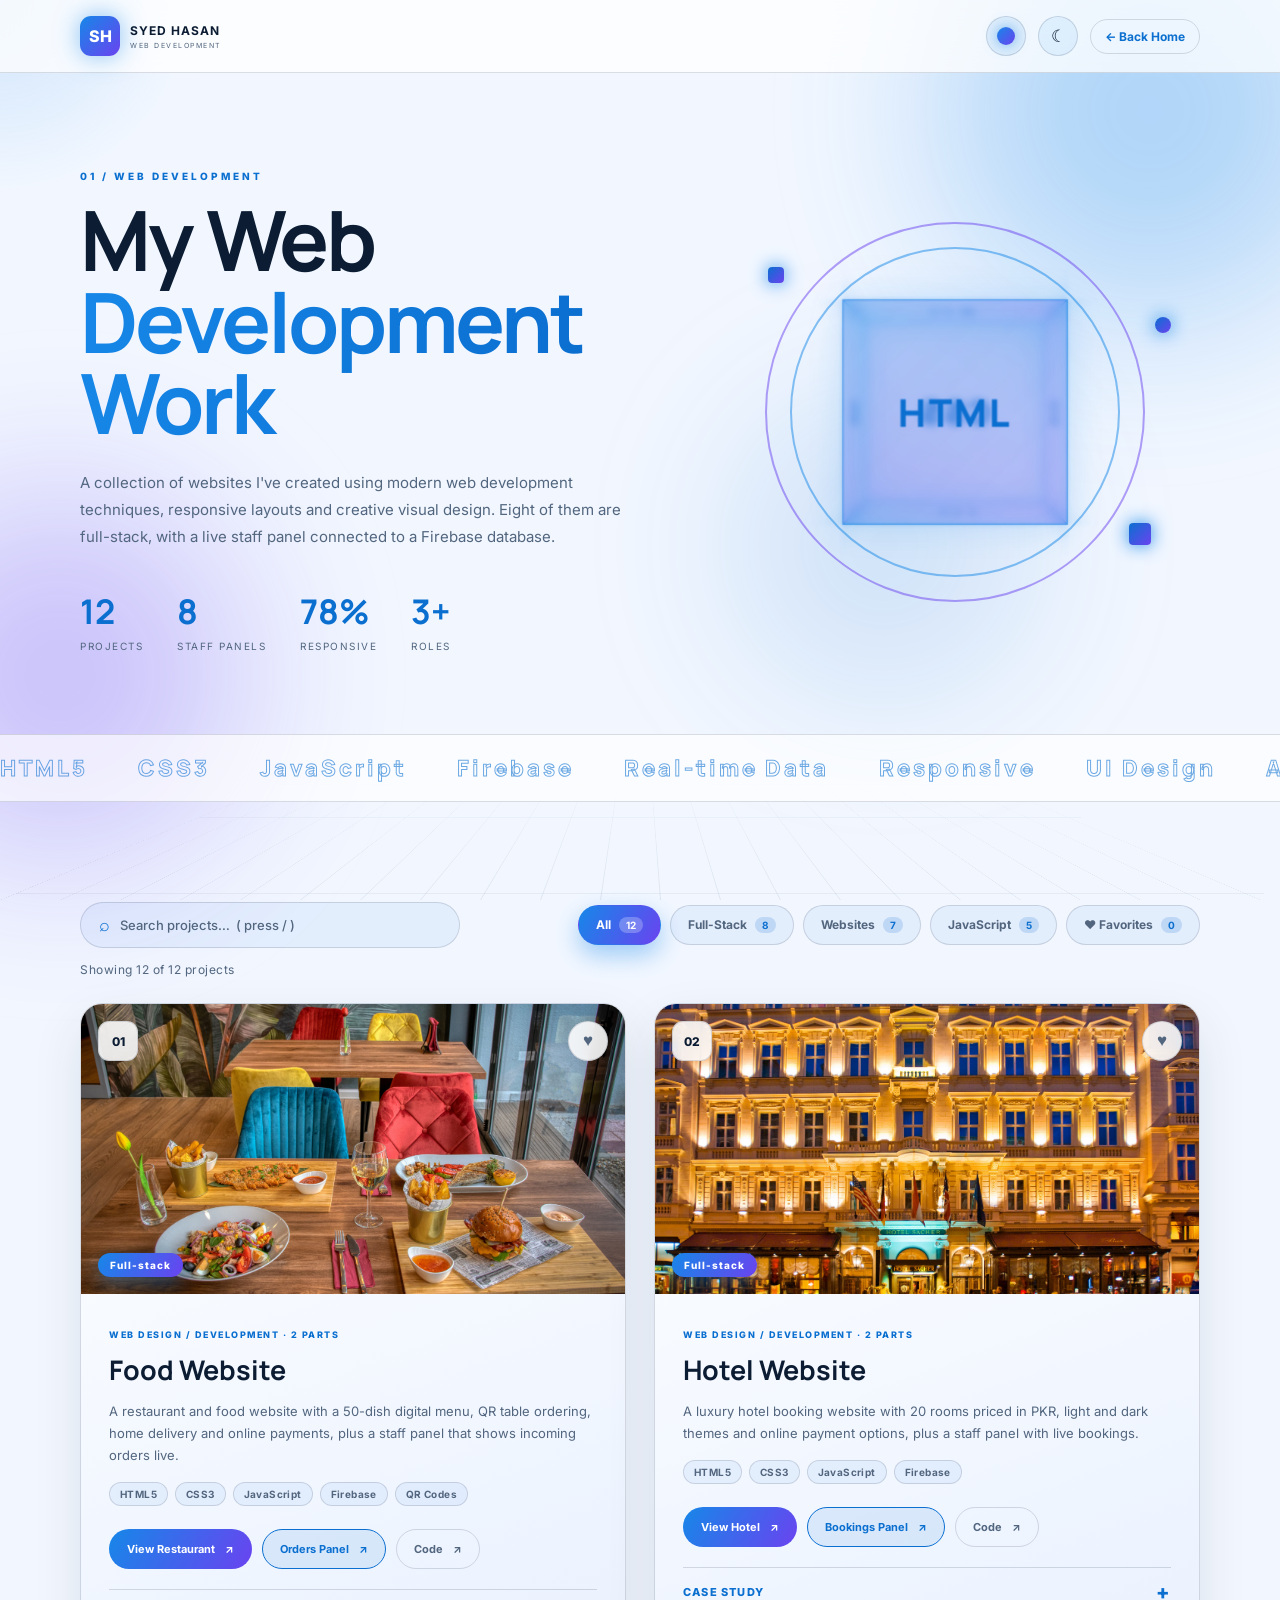
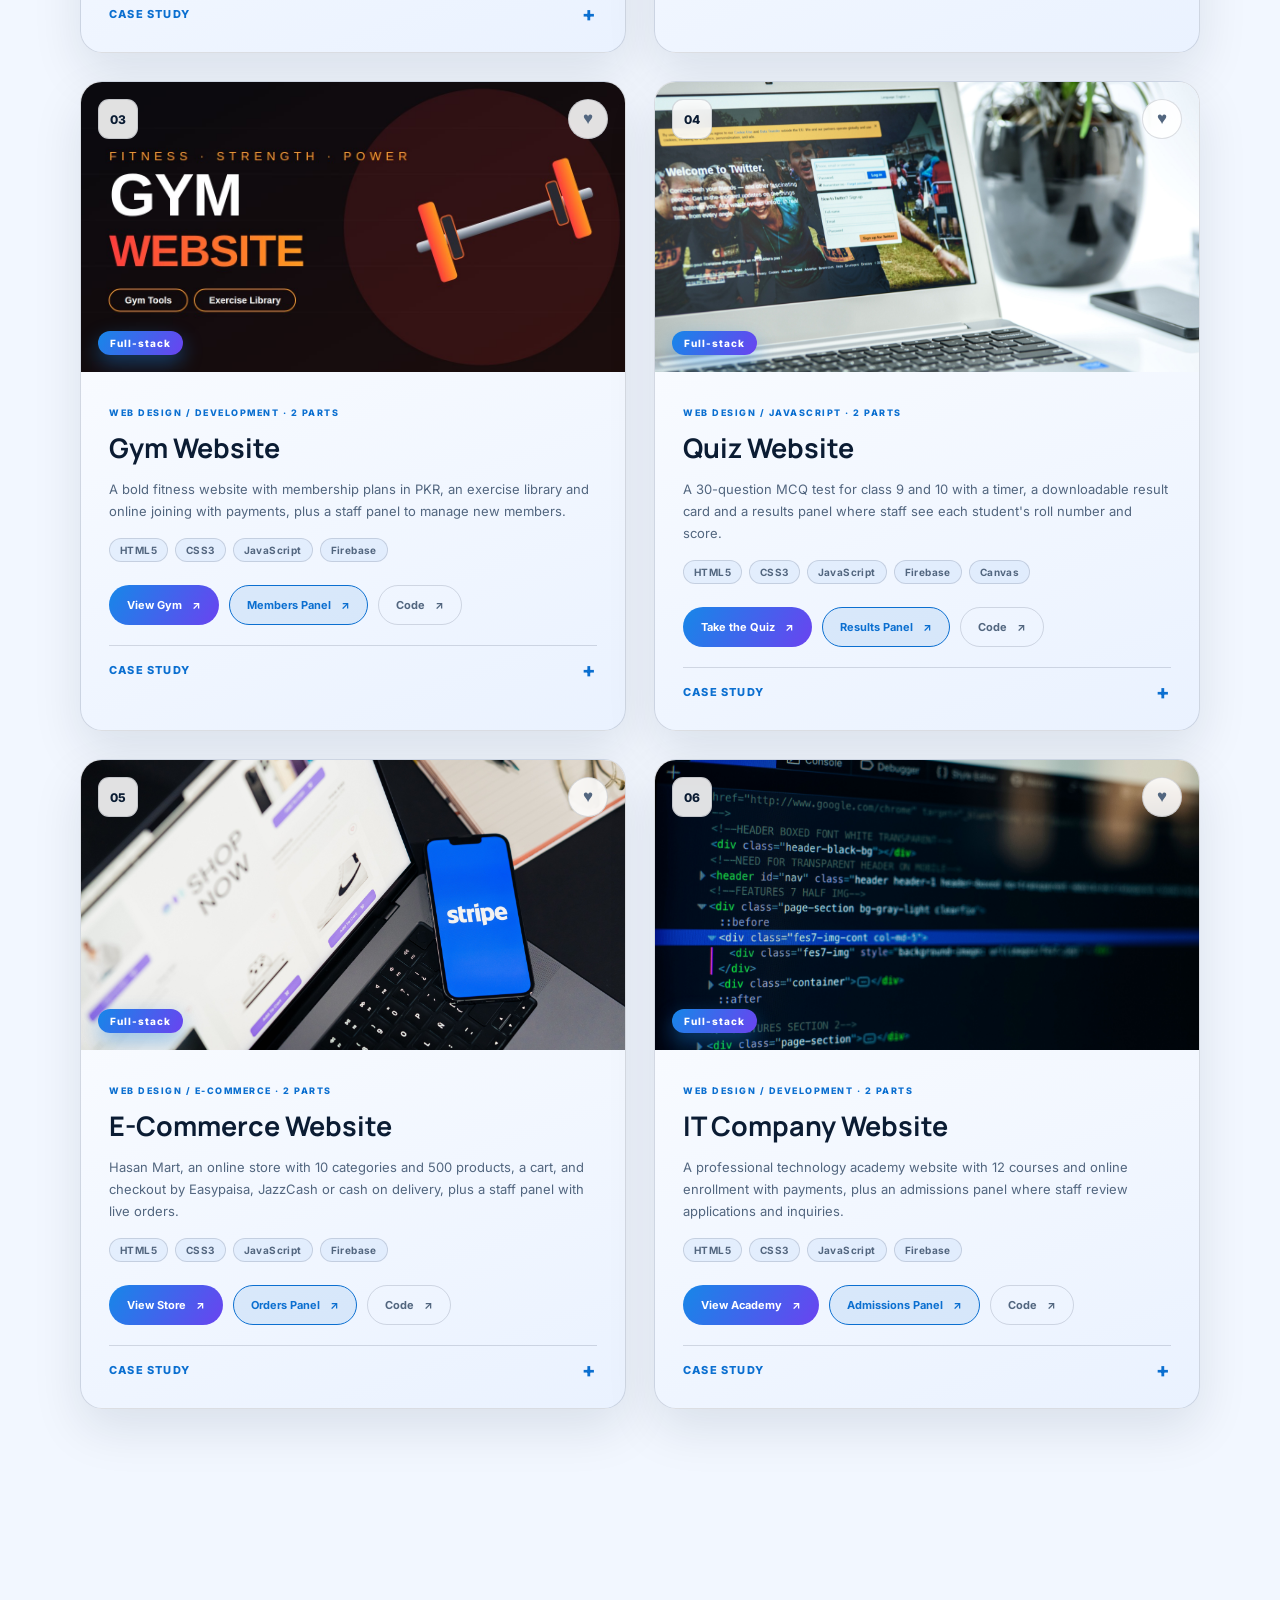
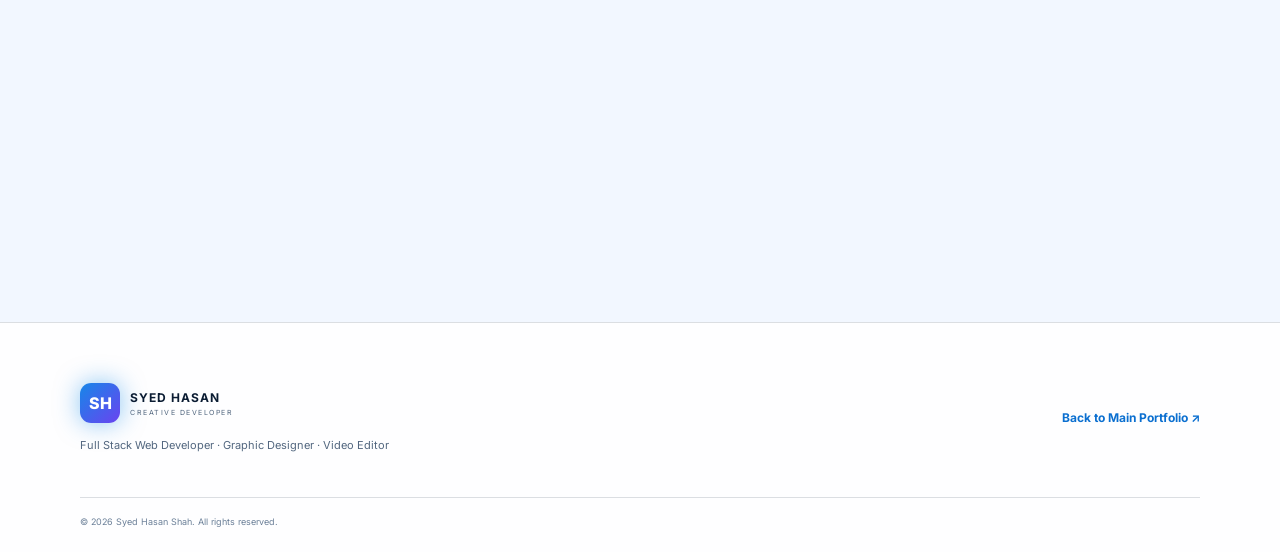
==== commit 4bedfb14: "Update index.html" ====
--- a/web-development/index.html
+++ b/web-development/index.html
@@ -53,10 +53,10 @@
                 <div class="hero-copy">
                     <p class="eyebrow reveal">01 / WEB DEVELOPMENT</p>
                     <h1 class="reveal">My Web <span>Development Work</span></h1>
-                    <p class="hero-text reveal">A collection of websites I've created using modern web development techniques, responsive layouts and creative visual design. Seven of them are full-stack, with a live staff panel connected to a Firebase database.</p>
+                    <p class="hero-text reveal">A collection of websites I've created using modern web development techniques, responsive layouts and creative visual design. Eight of them are full-stack, with a live staff panel connected to a Firebase database.</p>
                     <div class="stats reveal">
-                        <div><b data-count="10">0</b><small>Projects</small></div>
-                        <div><b data-count="7">0</b><small>Staff panels</small></div>
+                        <div><b data-count="12">0</b><small>Projects</small></div>
+                        <div><b data-count="8">0</b><small>Staff panels</small></div>
                         <div><b data-count="100" data-suffix="%">0</b><small>Responsive</small></div>
                         <div><b data-count="3" data-suffix="+">0</b><small>Roles</small></div>
                     </div>
@@ -85,7 +85,7 @@
                 <div class="toolbar reveal">
                     <label class="search"><span>⌕</span><input id="search" type="search" placeholder="Search projects…  ( press / )" aria-label="Search projects" autocomplete="off"></label>
                     <div class="chips" role="group" aria-label="Filter projects">
-                        <button class="chip on" data-filter="all">All <b>10</b></button>
+                        <button class="chip on" data-filter="all">All <b>12</b></button>
                         <button class="chip" data-filter="full">Full-Stack <b>0</b></button>
                         <button class="chip" data-filter="web">Websites <b>0</b></button>
                         <button class="chip" data-filter="js">JavaScript <b>0</b></button>
@@ -373,6 +373,62 @@
                                 <div class="case-body">
                                     <p><b>Challenge</b>Make an AI chat workspace that feels natural for Urdu and Hindi speakers too.</p>
                                     <p><b>What I built</b>A clean chat layout with light and dark modes, English, Urdu, Roman Urdu and Hindi options, and installable web app support.</p>
+                                </div>
+                            </details>
+                        </div>
+                    </div>
+                </article>
+
+                <article class="project-card reveal" data-tilt style="--h:157">
+                    <div class="card-inner">
+                        <div class="project-image">
+                            <img src="https://syedhasanshahqadri-ops.github.io/PIZZA-2000/assets/og-pizza2000.png" alt="Pizza 2000 website project" loading="lazy" onerror="this.style.display='none'">
+                            <span class="project-number">11</span>
+                            <span class="badge">Full-stack</span>
+                            <div class="glare"></div>
+                        </div>
+                        <div class="project-content">
+                            <span class="project-type">WEB DESIGN / E-COMMERCE · 2 PARTS</span>
+                            <h2>Pizza 2000</h2>
+                            <p>A pizza, broast and burger delivery website with a 21-pizza menu, a cart, delivery by location and payment by Easypaisa, JazzCash or cash on delivery, plus a separate staff panel for incoming orders.</p>
+                            <div class="tags"><span>HTML5</span><span>CSS3</span><span>JavaScript</span><span>Firebase</span></div>
+                            <div class="project-actions">
+                                <a href="https://syedhasanshahqadri-ops.github.io/PIZZA-2000/" target="_blank" rel="noopener" class="project-btn magnetic">Customer Website <span>↗</span></a>
+                                <a href="https://syedhasanshahqadri-ops.github.io/PIZZA-2000-STAFF/" target="_blank" rel="noopener" class="project-btn alt magnetic">Staff Website <span>↗</span></a>
+                                <a href="https://github.com/syedhasanshahqadri-ops/PIZZA-2000" target="_blank" rel="noopener" class="project-btn ghost magnetic">Code <span>↗</span></a>
+                            </div>
+                            <details class="case">
+                                <summary>Case study</summary>
+                                <div class="case-body">
+                                    <p><b>Challenge</b>Run a delivery-only pizza shop online, where customers order in a few taps and the kitchen sees every order straight away.</p>
+                                    <p><b>What I built</b>A menu with pizzas, broast, burgers and garlic bread, a cart with a flat delivery charge, a checkout with saved delivery address and current location, three payment options, light and dark themes, and a staff panel for live orders.</p>
+                                </div>
+                            </details>
+                        </div>
+                    </div>
+                </article>
+
+                <article class="project-card reveal" data-tilt style="--h:204">
+                    <div class="card-inner">
+                        <div class="project-image">
+                            <img src="https://syedhasanshahqadri-ops.github.io/HISTORY-OF-ISLAM/og/og-image.jpg" alt="History of Islam website project" loading="lazy" onerror="this.style.display='none'">
+                            <span class="project-number">12</span>
+                            <div class="glare"></div>
+                        </div>
+                        <div class="project-content">
+                            <span class="project-type">WEB DESIGN / JAVASCRIPT</span>
+                            <h2>History of Islam</h2>
+                            <p>A bilingual historical archive of the Rashidun, Umayyad and Ottoman eras, with profiles of every ruler, search, a timeline and full English and Urdu text.</p>
+                            <div class="tags"><span>HTML5</span><span>CSS3</span><span>JavaScript</span><span>Bilingual</span><span>PWA</span></div>
+                            <div class="project-actions">
+                                <a href="https://syedhasanshahqadri-ops.github.io/HISTORY-OF-ISLAM/" target="_blank" rel="noopener" class="project-btn magnetic">View Live Website <span>↗</span></a>
+                                <a href="https://github.com/syedhasanshahqadri-ops/HISTORY-OF-ISLAM" target="_blank" rel="noopener" class="project-btn ghost magnetic">Code <span>↗</span></a>
+                            </div>
+                            <details class="case">
+                                <summary>Case study</summary>
+                                <div class="case-body">
+                                    <p><b>Challenge</b>Bring the caliphates and empires of Islam together in one easy archive that reads well in both English and Urdu.</p>
+                                    <p><b>What I built</b>A hub linking three complete era sites, profiles of the rulers, search inside each profile, a timeline, English and Urdu text with Nastaleeq script, light and dark themes, and an installable offline app.</p>
                                 </div>
                             </details>
                         </div>
--- a/web-development/style.css
+++ b/web-development/style.css
@@ -194,3 +194,20 @@
 .to-top:hover{scale:1.12}
 
 @media(max-width:520px){.logo div{display:none}.nav-actions{gap:9px}.toolbar{flex-direction:column;align-items:stretch}.search{max-width:none}}
+
+.stats{flex-wrap:wrap}
+.tags{display:flex;flex-wrap:wrap;gap:7px;margin-top:16px}
+.tags span{font-size:10px;font-weight:700;letter-spacing:.4px;padding:5px 10px;border-radius:20px;border:1px solid var(--border);color:var(--muted);background:color-mix(in srgb,var(--cyan) 6%,transparent)}
+.badge{position:absolute;left:17px;bottom:17px;padding:6px 12px;border-radius:30px;font-size:10px;font-weight:800;letter-spacing:1px;color:#fff;background:linear-gradient(120deg,var(--blue),var(--violet));transform:translateZ(40px);box-shadow:0 8px 20px color-mix(in srgb,var(--blue) 40%,transparent)}
+.project-btn.ghost{background:transparent;border:1px solid var(--border);color:var(--muted);padding:12px 17px}
+.project-btn.ghost:hover{color:var(--text);border-color:var(--cyan);box-shadow:none}
+.case{margin-top:20px;border-top:1px solid var(--border);padding-top:14px}
+.case summary{cursor:pointer;list-style:none;display:flex;justify-content:space-between;align-items:center;font-size:11px;font-weight:800;letter-spacing:1.2px;color:var(--cyan);text-transform:uppercase}
+.case summary::-webkit-details-marker{display:none}
+.case summary::after{content:"+";font-size:20px;line-height:1;transition:rotate .3s}
+.case[open] summary::after{rotate:45deg}
+.case summary:focus-visible{outline:2px solid var(--cyan);outline-offset:4px;border-radius:6px}
+.case-body{display:grid;gap:14px;margin-top:14px;animation:caseIn .4s ease}
+.project-content .case-body p{margin:0;font-size:13px}
+.case-body b{display:block;color:var(--text);font-size:10px;letter-spacing:1.2px;text-transform:uppercase;margin-bottom:3px}
+@keyframes caseIn{from{opacity:0;transform:translateY(-8px)}}
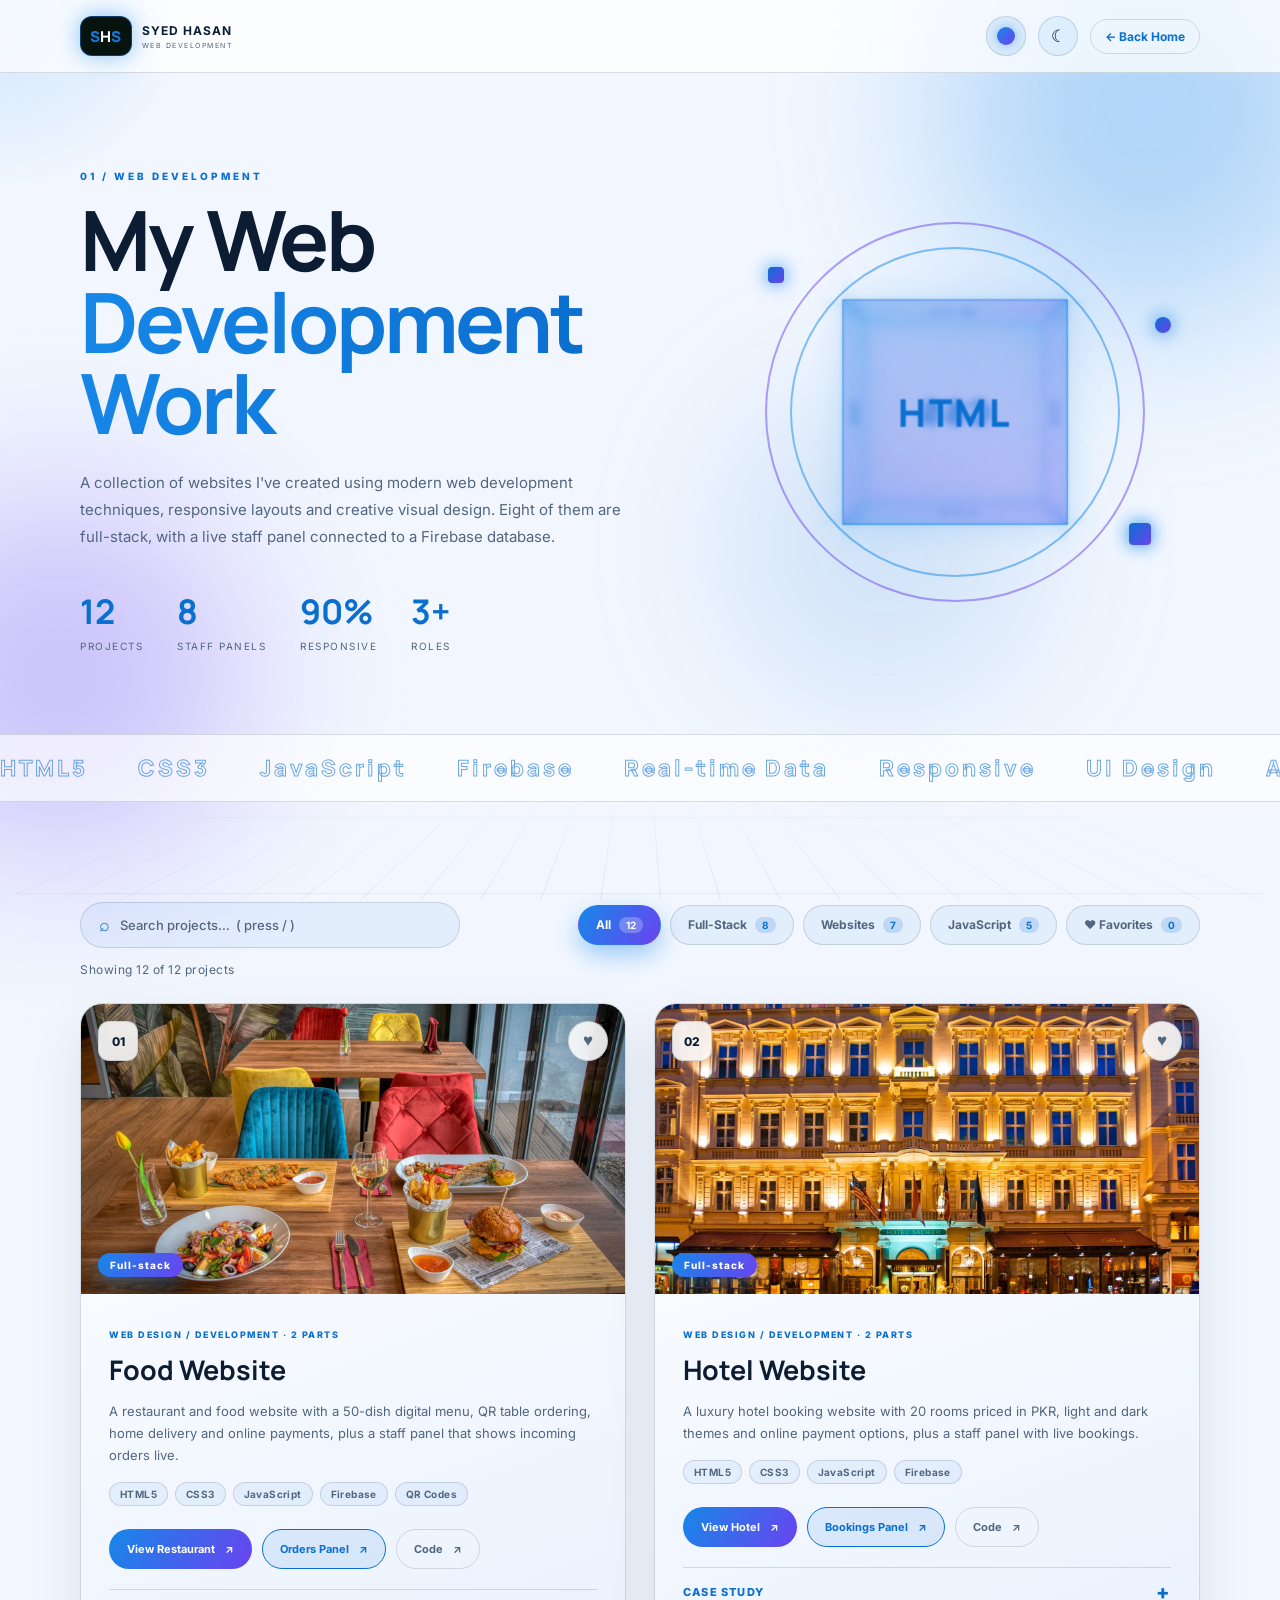
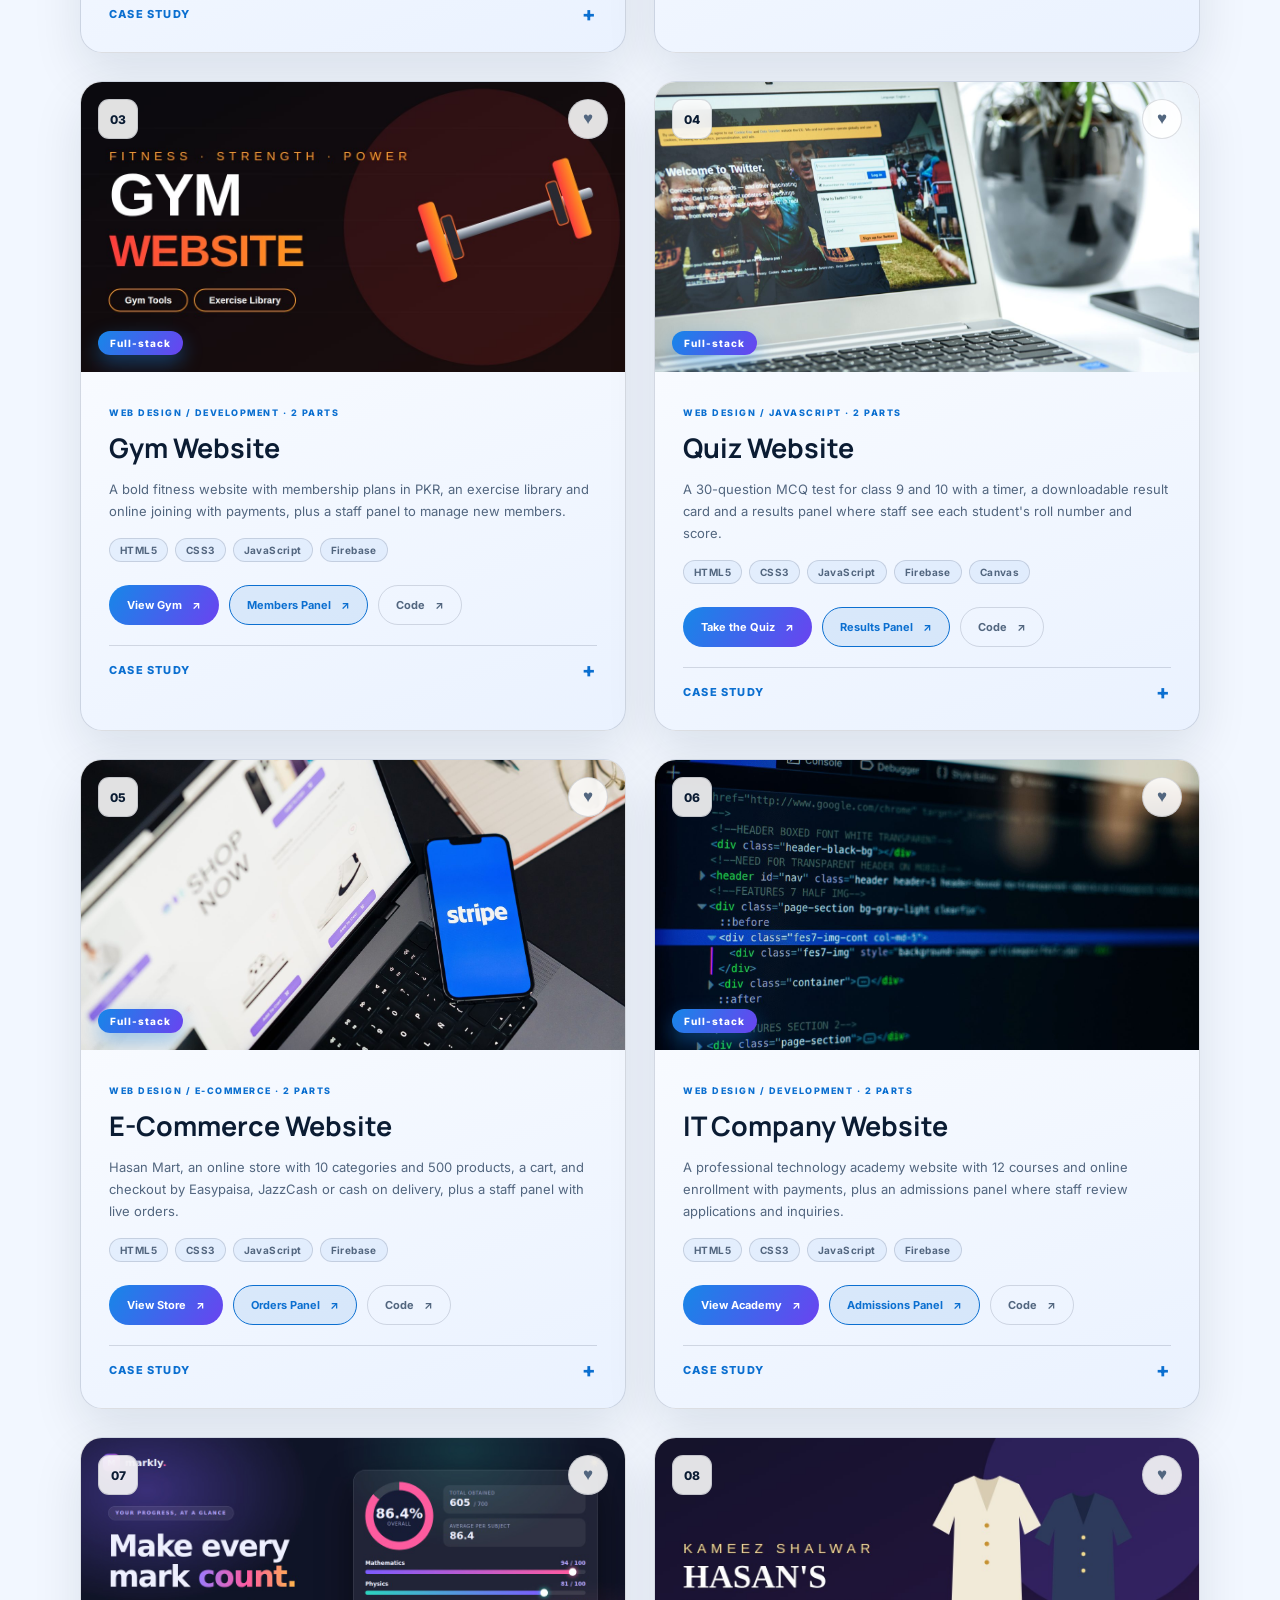
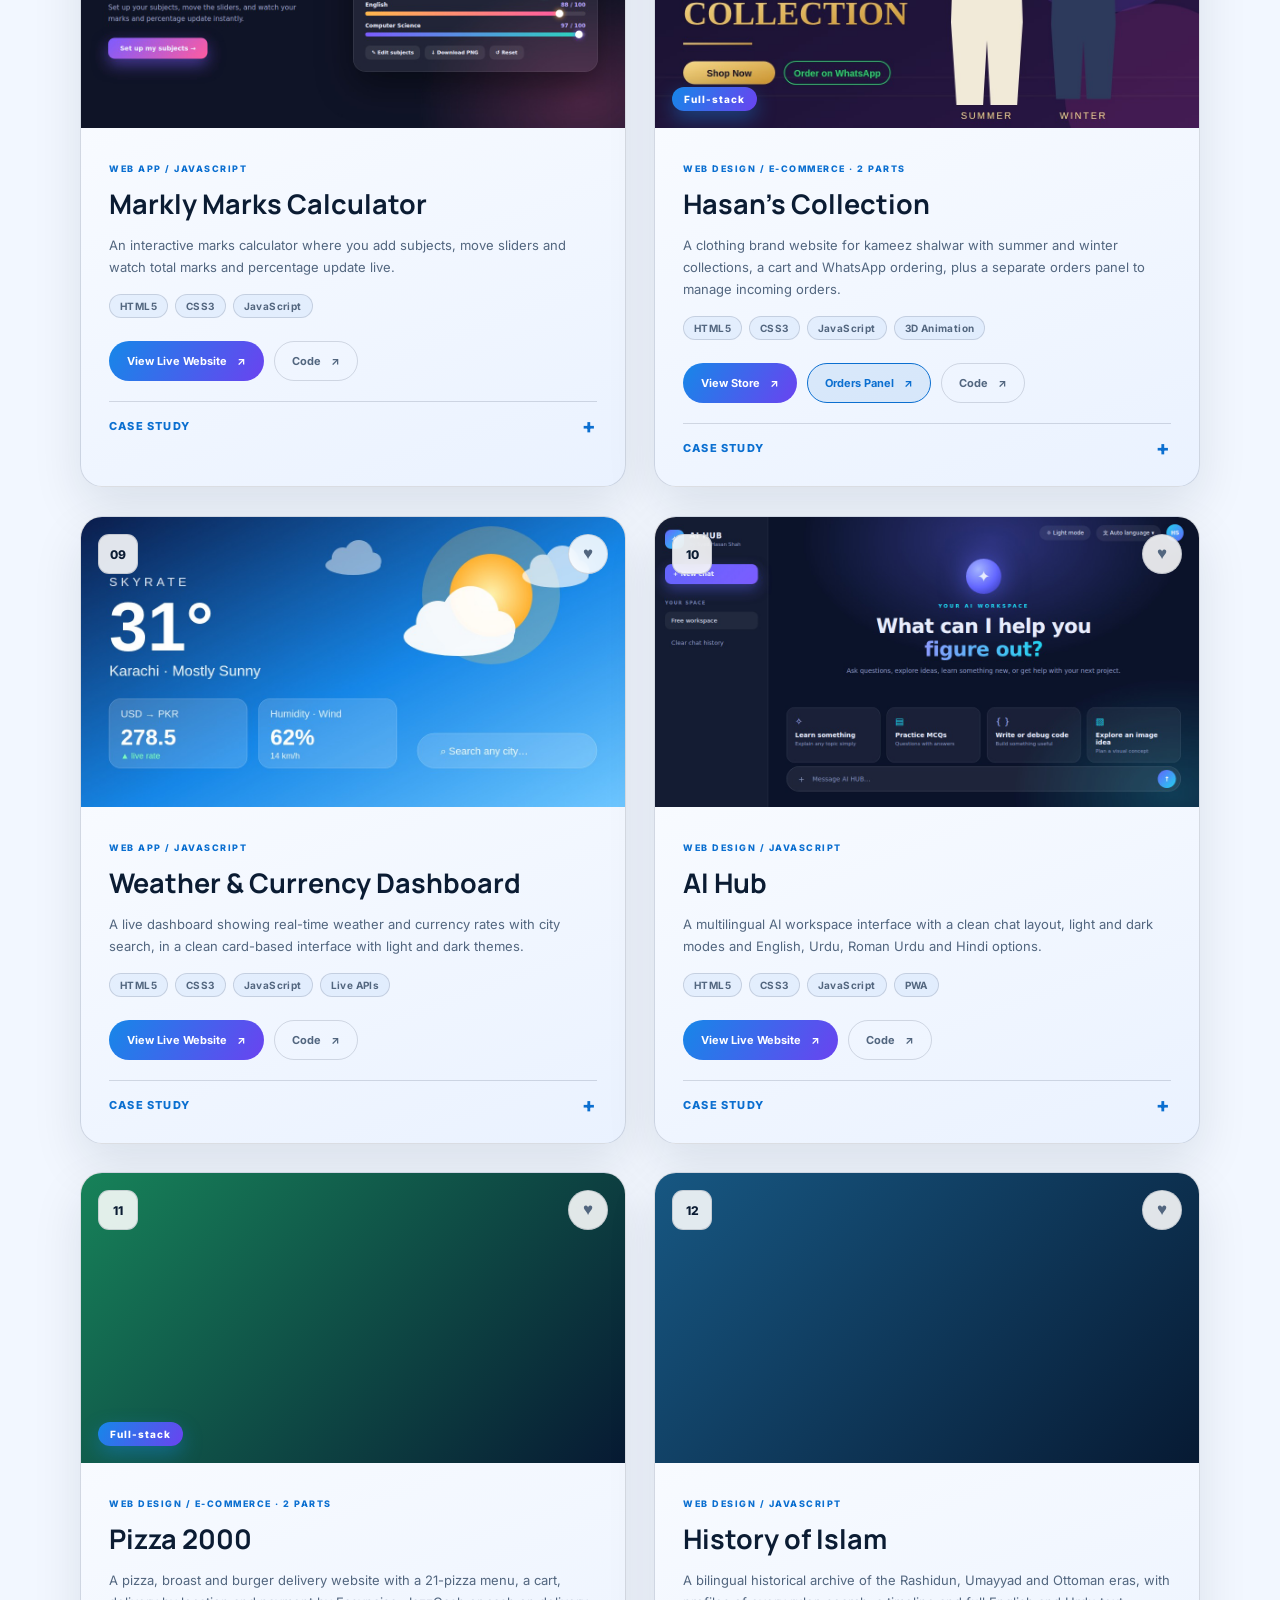
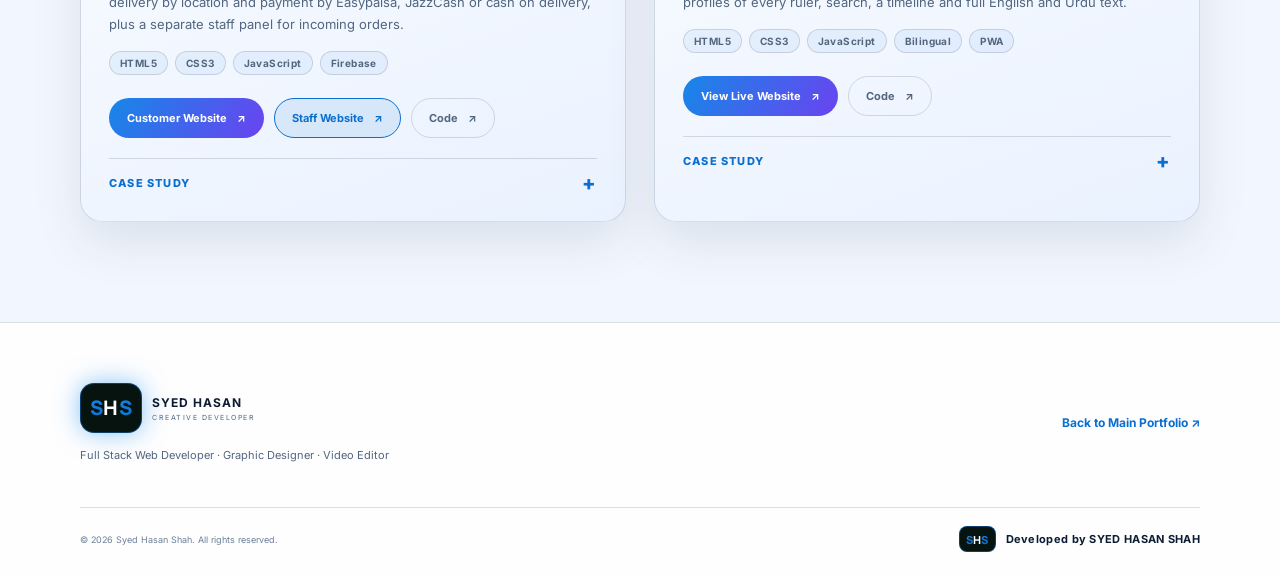
==== commit 715e8fb6: "Add files via upload" ====
--- a/web-development/index.html
+++ b/web-development/index.html
@@ -1,462 +1,472 @@
-<!DOCTYPE html>
-<html lang="en">
-<head>
-    <meta charset="UTF-8">
-    <meta name="viewport" content="width=device-width, initial-scale=1.0">
-    <meta name="description" content="Syed Hasan Shah - Web Development Projects">
-    <title>Web Development Work | Syed Hasan Shah</title>
-    <link rel="preconnect" href="https://fonts.googleapis.com">
-    <link rel="preconnect" href="https://fonts.gstatic.com" crossorigin>
-    <link href="https://fonts.googleapis.com/css2?family=Inter:wght@400;500;600;700;800&family=Manrope:wght@500;700;800&display=swap" rel="stylesheet">
-    <script>(function(){var t;try{t=localStorage.getItem("theme")}catch(e){}if(!t)t=matchMedia("(prefers-color-scheme: light)").matches?"light":"dark";document.documentElement.dataset.theme=t;var a;try{a=localStorage.getItem("accent")}catch(e){}document.documentElement.dataset.accent=a||"aurora"})()</script>
-    <link rel="stylesheet" href="style.css">
-    <link rel="stylesheet" href="extras.css">
-    <style>
-        /* project card buttons (site + staff panel + code) */
-        .project-actions{display:flex;flex-wrap:wrap;gap:10px;margin-top:23px}
-        .project-actions .project-btn{margin-top:0}
-        .project-btn.alt{background:color-mix(in srgb,var(--cyan) 10%,transparent);border:1px solid var(--cyan);color:var(--cyan);padding:12px 17px}
-        .project-btn.alt:hover{background:color-mix(in srgb,var(--cyan) 18%,transparent)}
-    </style>
-</head>
-<body>
-    <div class="progress"></div>
-    <div class="cursor-glow"></div>
-    <div class="orb o1"></div><div class="orb o2"></div><div class="orb o3"></div>
-    <div class="grid-floor"></div>
-
-    <header class="navbar">
-        <div class="container nav-container">
-            <a href="../index.html" class="logo">
-                <span>SH</span>
-                <div><strong>SYED HASAN</strong><small>WEB DEVELOPMENT</small></div>
-            </a>
-            <div class="nav-actions">
-                <div class="accent-wrap">
-                    <button class="accent-btn" id="accentBtn" aria-label="Pick accent colour" aria-haspopup="true"><i></i></button>
-                    <div class="accent-pop" role="group" aria-label="Accent colour">
-                        <button data-accent="aurora" title="Aurora" aria-label="Aurora accent"></button>
-                        <button data-accent="emerald" title="Emerald" aria-label="Emerald accent"></button>
-                        <button data-accent="sunset" title="Sunset" aria-label="Sunset accent"></button>
-                        <button data-accent="rose" title="Rose" aria-label="Rose accent"></button>
-                    </div>
-                </div>
-                <button class="theme-btn" id="themeBtn" aria-label="Switch dark / light mode"><span class="sun">☀</span><span class="moon">☾</span></button>
-                <a href="../index.html" class="back-link magnetic">← Back Home</a>
-            </div>
-        </div>
-    </header>
-
-    <main>
-        <section class="page-hero">
-            <div class="container hero-grid">
-                <div class="hero-copy">
-                    <p class="eyebrow reveal">01 / WEB DEVELOPMENT</p>
-                    <h1 class="reveal">My Web <span>Development Work</span></h1>
-                    <p class="hero-text reveal">A collection of websites I've created using modern web development techniques, responsive layouts and creative visual design. Eight of them are full-stack, with a live staff panel connected to a Firebase database.</p>
-                    <div class="stats reveal">
-                        <div><b data-count="12">0</b><small>Projects</small></div>
-                        <div><b data-count="8">0</b><small>Staff panels</small></div>
-                        <div><b data-count="100" data-suffix="%">0</b><small>Responsive</small></div>
-                        <div><b data-count="3" data-suffix="+">0</b><small>Roles</small></div>
-                    </div>
-                </div>
-                <div class="scene" aria-hidden="true">
-                    <div class="ring r1"></div><div class="ring r2"></div>
-                    <div class="cube">
-                        <div class="face f1">HTML</div><div class="face f2">CSS</div>
-                        <div class="face f3">JS</div><div class="face f4">UI</div>
-                        <div class="face f5">UX</div><div class="face f6">3D</div>
-                    </div>
-                    <span class="float s1"></span><span class="float s2"></span><span class="float s3"></span>
-                </div>
-            </div>
-        </section>
-
-        <div class="marquee" aria-hidden="true">
-            <div class="track">
-                <span>HTML5</span><span>CSS3</span><span>JavaScript</span><span>Firebase</span><span>Real-time Data</span><span>Responsive</span><span>UI Design</span><span>Animation</span><span>3D Effects</span><span>Web Apps</span>
-                <span>HTML5</span><span>CSS3</span><span>JavaScript</span><span>Firebase</span><span>Real-time Data</span><span>Responsive</span><span>UI Design</span><span>Animation</span><span>3D Effects</span><span>Web Apps</span>
-            </div>
-        </div>
-
-        <section class="projects-section">
-            <div class="container">
-                <div class="toolbar reveal">
-                    <label class="search"><span>⌕</span><input id="search" type="search" placeholder="Search projects…  ( press / )" aria-label="Search projects" autocomplete="off"></label>
-                    <div class="chips" role="group" aria-label="Filter projects">
-                        <button class="chip on" data-filter="all">All <b>12</b></button>
-                        <button class="chip" data-filter="full">Full-Stack <b>0</b></button>
-                        <button class="chip" data-filter="web">Websites <b>0</b></button>
-                        <button class="chip" data-filter="js">JavaScript <b>0</b></button>
-                        <button class="chip" data-filter="fav">♥ Favorites <b>0</b></button>
-                    </div>
-                </div>
-                <p class="result-info" id="resultInfo" aria-live="polite"></p>
-
-                <div class="projects-grid">
-                <article class="project-card reveal" data-tilt style="--h:47">
-                    <div class="card-inner">
-                        <div class="project-image">
-                            <img src="../images/food-web.jpg" alt="Food website project" loading="lazy" onerror="this.style.display='none'">
-                            <span class="project-number">01</span>
-                            <span class="badge">Full-stack</span>
-                            <div class="glare"></div>
-                        </div>
-                        <div class="project-content">
-                            <span class="project-type">WEB DESIGN / DEVELOPMENT · 2 PARTS</span>
-                            <h2>Food Website</h2>
-                            <p>A restaurant and food website with a 50-dish digital menu, QR table ordering, home delivery and online payments, plus a staff panel that shows incoming orders live.</p>
-                            <div class="tags"><span>HTML5</span><span>CSS3</span><span>JavaScript</span><span>Firebase</span><span>QR Codes</span></div>
-                            <div class="project-actions">
-                                <a href="https://syedhasanshahqadri-ops.github.io/SAFFRON-SMOKE/" target="_blank" rel="noopener" class="project-btn magnetic">View Restaurant <span>↗</span></a>
-                                <a href="https://syedhasanshahqadri-ops.github.io/saffron-smoke-staff/" target="_blank" rel="noopener" class="project-btn alt magnetic">Orders Panel <span>↗</span></a>
-                                <a href="https://github.com/syedhasanshahqadri-ops/SAFFRON-SMOKE" target="_blank" rel="noopener" class="project-btn ghost magnetic">Code <span>↗</span></a>
-                            </div>
-                            <details class="case">
-                                <summary>Case study</summary>
-                                <div class="case-body">
-                                    <p><b>Challenge</b>Take orders at the table, for delivery and for takeaway, while the kitchen sees every order the moment it is placed.</p>
-                                    <p><b>What I built</b>A 50-dish menu with search and categories, a cart, QR table menus with table numbers, payment by Easypaisa, JazzCash or cash, and a staff panel with live orders, filters and a sound alert for new orders.</p>
-                                </div>
-                            </details>
-                        </div>
-                    </div>
-                </article>
-
-                <article class="project-card reveal" data-tilt style="--h:94">
-                    <div class="card-inner">
-                        <div class="project-image">
-                            <img src="../images/hotel-web.jpg" alt="Hotel website project" loading="lazy" onerror="this.style.display='none'">
-                            <span class="project-number">02</span>
-                            <span class="badge">Full-stack</span>
-                            <div class="glare"></div>
-                        </div>
-                        <div class="project-content">
-                            <span class="project-type">WEB DESIGN / DEVELOPMENT · 2 PARTS</span>
-                            <h2>Hotel Website</h2>
-                            <p>A luxury hotel booking website with 20 rooms priced in PKR, light and dark themes and online payment options, plus a staff panel with live bookings.</p>
-                            <div class="tags"><span>HTML5</span><span>CSS3</span><span>JavaScript</span><span>Firebase</span></div>
-                            <div class="project-actions">
-                                <a href="https://syedhasanshahqadri-ops.github.io/luxestay-hotel/" target="_blank" rel="noopener" class="project-btn magnetic">View Hotel <span>↗</span></a>
-                                <a href="https://syedhasanshahqadri-ops.github.io/luxestay-hotel-staff/" target="_blank" rel="noopener" class="project-btn alt magnetic">Bookings Panel <span>↗</span></a>
-                                <a href="https://github.com/syedhasanshahqadri-ops/luxestay-hotel" target="_blank" rel="noopener" class="project-btn ghost magnetic">Code <span>↗</span></a>
-                            </div>
-                            <details class="case">
-                                <summary>Case study</summary>
-                                <div class="case-body">
-                                    <p><b>Challenge</b>Present 20 very different rooms clearly and let guests book with dates and a payment method.</p>
-                                    <p><b>What I built</b>Room filters by type and budget, prices per night in PKR, a booking form that works out nights and the total, three payment options, and a staff panel to confirm, check in and check out guests.</p>
-                                </div>
-                            </details>
-                        </div>
-                    </div>
-                </article>
-
-                <article class="project-card reveal" data-tilt style="--h:141">
-                    <div class="card-inner">
-                        <div class="project-image">
-                            <img src="../images/gym-web.jpg" alt="Gym website project" loading="lazy" onerror="this.style.display='none'">
-                            <span class="project-number">03</span>
-                            <span class="badge">Full-stack</span>
-                            <div class="glare"></div>
-                        </div>
-                        <div class="project-content">
-                            <span class="project-type">WEB DESIGN / DEVELOPMENT · 2 PARTS</span>
-                            <h2>Gym Website</h2>
-                            <p>A bold fitness website with membership plans in PKR, an exercise library and online joining with payments, plus a staff panel to manage new members.</p>
-                            <div class="tags"><span>HTML5</span><span>CSS3</span><span>JavaScript</span><span>Firebase</span></div>
-                            <div class="project-actions">
-                                <a href="https://syedhasanshahqadri-ops.github.io/ironforge-gym/" target="_blank" rel="noopener" class="project-btn magnetic">View Gym <span>↗</span></a>
-                                <a href="https://syedhasanshahqadri-ops.github.io/ironforge-gym-staff/" target="_blank" rel="noopener" class="project-btn alt magnetic">Members Panel <span>↗</span></a>
-                                <a href="https://github.com/syedhasanshahqadri-ops/ironforge-gym" target="_blank" rel="noopener" class="project-btn ghost magnetic">Code <span>↗</span></a>
-                            </div>
-                            <details class="case">
-                                <summary>Case study</summary>
-                                <div class="case-body">
-                                    <p><b>Challenge</b>Turn website visitors into paying members without needing a phone call.</p>
-                                    <p><b>What I built</b>Membership plans in PKR with a monthly and yearly toggle, a two-step join and payment flow, an exercise library, a BMI calculator and a staff panel to activate memberships.</p>
-                                </div>
-                            </details>
-                        </div>
-                    </div>
-                </article>
-
-                <article class="project-card reveal" data-tilt style="--h:188">
-                    <div class="card-inner">
-                        <div class="project-image">
-                            <img src="../images/quiz-web.jpg" alt="Quiz website project" loading="lazy" onerror="this.style.display='none'">
-                            <span class="project-number">04</span>
-                            <span class="badge">Full-stack</span>
-                            <div class="glare"></div>
-                        </div>
-                        <div class="project-content">
-                            <span class="project-type">WEB DESIGN / JAVASCRIPT · 2 PARTS</span>
-                            <h2>Quiz Website</h2>
-                            <p>A 30-question MCQ test for class 9 and 10 with a timer, a downloadable result card and a results panel where staff see each student's roll number and score.</p>
-                            <div class="tags"><span>HTML5</span><span>CSS3</span><span>JavaScript</span><span>Firebase</span><span>Canvas</span></div>
-                            <div class="project-actions">
-                                <a href="https://syedhasanshahqadri-ops.github.io/Quiz-Web/" target="_blank" rel="noopener" class="project-btn magnetic">Take the Quiz <span>↗</span></a>
-                                <a href="https://syedhasanshahqadri-ops.github.io/quiz-web-staff/" target="_blank" rel="noopener" class="project-btn alt magnetic">Results Panel <span>↗</span></a>
-                                <a href="https://github.com/syedhasanshahqadri-ops/Quiz-Web" target="_blank" rel="noopener" class="project-btn ghost magnetic">Code <span>↗</span></a>
-                            </div>
-                            <details class="case">
-                                <summary>Case study</summary>
-                                <div class="case-body">
-                                    <p><b>Challenge</b>Run a fair MCQ test where answers stay hidden until the end, and give teachers the results.</p>
-                                    <p><b>What I built</b>30 questions across six subjects, a 30-minute timer that survives a page refresh, a question palette, a downloadable result card, and a teacher panel with roll numbers, subject scores and CSV export.</p>
-                                </div>
-                            </details>
-                        </div>
-                    </div>
-                </article>
-
-                <article class="project-card reveal" data-tilt style="--h:235">
-                    <div class="card-inner">
-                        <div class="project-image">
-                            <img src="../images/ecommerce-web.jpg" alt="E-commerce website project" loading="lazy" onerror="this.style.display='none'">
-                            <span class="project-number">05</span>
-                            <span class="badge">Full-stack</span>
-                            <div class="glare"></div>
-                        </div>
-                        <div class="project-content">
-                            <span class="project-type">WEB DESIGN / E-COMMERCE · 2 PARTS</span>
-                            <h2>E-Commerce Website</h2>
-                            <p>Hasan Mart, an online store with 10 categories and 500 products, a cart, and checkout by Easypaisa, JazzCash or cash on delivery, plus a staff panel with live orders.</p>
-                            <div class="tags"><span>HTML5</span><span>CSS3</span><span>JavaScript</span><span>Firebase</span></div>
-                            <div class="project-actions">
-                                <a href="https://syedhasanshahqadri-ops.github.io/HASAN-MART/" target="_blank" rel="noopener" class="project-btn magnetic">View Store <span>↗</span></a>
-                                <a href="https://syedhasanshahqadri-ops.github.io/hasan-mart-staff/" target="_blank" rel="noopener" class="project-btn alt magnetic">Orders Panel <span>↗</span></a>
-                                <a href="https://github.com/syedhasanshahqadri-ops/HASAN-MART" target="_blank" rel="noopener" class="project-btn ghost magnetic">Code <span>↗</span></a>
-                            </div>
-                            <details class="case">
-                                <summary>Case study</summary>
-                                <div class="case-body">
-                                    <p><b>Challenge</b>Sell 500 products across 10 categories with the payment options people in Pakistan actually use.</p>
-                                    <p><b>What I built</b>A cart, a full checkout form, cash on delivery with a fixed fee, Easypaisa and JazzCash QR payments, light and dark themes, and a staff panel with live orders and statuses.</p>
-                                </div>
-                            </details>
-                        </div>
-                    </div>
-                </article>
-
-                <article class="project-card reveal" data-tilt style="--h:282">
-                    <div class="card-inner">
-                        <div class="project-image">
-                            <img src="../images/it-company-web.jpg" alt="IT company website project" loading="lazy" onerror="this.style.display='none'">
-                            <span class="project-number">06</span>
-                            <span class="badge">Full-stack</span>
-                            <div class="glare"></div>
-                        </div>
-                        <div class="project-content">
-                            <span class="project-type">WEB DESIGN / DEVELOPMENT · 2 PARTS</span>
-                            <h2>IT Company Website</h2>
-                            <p>A professional technology academy website with 12 courses and online enrollment with payments, plus an admissions panel where staff review applications and inquiries.</p>
-                            <div class="tags"><span>HTML5</span><span>CSS3</span><span>JavaScript</span><span>Firebase</span></div>
-                            <div class="project-actions">
-                                <a href="https://syedhasanshahqadri-ops.github.io/techsphere-academy/" target="_blank" rel="noopener" class="project-btn magnetic">View Academy <span>↗</span></a>
-                                <a href="https://syedhasanshahqadri-ops.github.io/techsphere-academy-staff/" target="_blank" rel="noopener" class="project-btn alt magnetic">Admissions Panel <span>↗</span></a>
-                                <a href="https://github.com/syedhasanshahqadri-ops/techsphere-academy" target="_blank" rel="noopener" class="project-btn ghost magnetic">Code <span>↗</span></a>
-                            </div>
-                            <details class="case">
-                                <summary>Case study</summary>
-                                <div class="case-body">
-                                    <p><b>Challenge</b>Let students enroll in 12 courses and pay online, and keep every application in one place.</p>
-                                    <p><b>What I built</b>A course catalogue, an enrollment form with payments, an inquiry form saved to the database, and an admissions panel with status filters and search.</p>
-                                </div>
-                            </details>
-                        </div>
-                    </div>
-                </article>
-
-                <article class="project-card reveal" data-tilt style="--h:329">
-                    <div class="card-inner">
-                        <div class="project-image">
-                            <img src="../images/markly-web.jpg" alt="Markly marks calculator project" loading="lazy" onerror="this.style.display='none'">
-                            <span class="project-number">07</span>
-                            <div class="glare"></div>
-                        </div>
-                        <div class="project-content">
-                            <span class="project-type">WEB APP / JAVASCRIPT</span>
-                            <h2>Markly Marks Calculator</h2>
-                            <p>An interactive marks calculator where you add subjects, move sliders and watch total marks and percentage update live.</p>
-                            <div class="tags"><span>HTML5</span><span>CSS3</span><span>JavaScript</span></div>
-                            <div class="project-actions">
-                                <a href="https://syedhasanshahqadri-ops.github.io/ULTIMATE-CALCULATER-2.0.1/" target="_blank" rel="noopener" class="project-btn magnetic">View Live Website <span>↗</span></a>
-                                <a href="https://github.com/syedhasanshahqadri-ops/ULTIMATE-CALCULATER-2.0.1" target="_blank" rel="noopener" class="project-btn ghost magnetic">Code <span>↗</span></a>
-                            </div>
-                            <details class="case">
-                                <summary>Case study</summary>
-                                <div class="case-body">
-                                    <p><b>Challenge</b>Make working out subject marks and percentage quick and visual.</p>
-                                    <p><b>What I built</b>Subjects you add yourself, sliders for marks, a live percentage dashboard and a downloadable PNG report, with light and dark themes.</p>
-                                </div>
-                            </details>
-                        </div>
-                    </div>
-                </article>
-
-                <article class="project-card reveal" data-tilt style="--h:16">
-                    <div class="card-inner">
-                        <div class="project-image">
-                            <img src="../images/clothing-web.jpg" alt="Hasan's Collection clothing website project" loading="lazy" onerror="this.style.display='none'">
-                            <span class="project-number">08</span>
-                            <span class="badge">Full-stack</span>
-                            <div class="glare"></div>
-                        </div>
-                        <div class="project-content">
-                            <span class="project-type">WEB DESIGN / E-COMMERCE · 2 PARTS</span>
-                            <h2>Hasan's Collection</h2>
-                            <p>A clothing brand website for kameez shalwar with summer and winter collections, a cart and WhatsApp ordering, plus a separate orders panel to manage incoming orders.</p>
-                            <div class="tags"><span>HTML5</span><span>CSS3</span><span>JavaScript</span><span>3D Animation</span></div>
-                            <div class="project-actions">
-                                <a href="https://syedhasanshahqadri-ops.github.io/CLOTHING-WEB/" target="_blank" rel="noopener" class="project-btn magnetic">View Store <span>↗</span></a>
-                                <a href="https://syedhasanshahqadri-ops.github.io/hc-orders-x7k2/" target="_blank" rel="noopener" class="project-btn alt magnetic">Orders Panel <span>↗</span></a>
-                                <a href="https://github.com/syedhasanshahqadri-ops/CLOTHING-WEB" target="_blank" rel="noopener" class="project-btn ghost magnetic">Code <span>↗</span></a>
-                            </div>
-                            <details class="case">
-                                <summary>Case study</summary>
-                                <div class="case-body">
-                                    <p><b>Challenge</b>Give a kameez shalwar brand an online shop that works the way local customers buy.</p>
-                                    <p><b>What I built</b>Summer and winter collections, a cart, WhatsApp ordering, animated 3D styling and a separate orders panel.</p>
-                                </div>
-                            </details>
-                        </div>
-                    </div>
-                </article>
-
-                <article class="project-card reveal" data-tilt style="--h:63">
-                    <div class="card-inner">
-                        <div class="project-image">
-                            <img src="../images/weather-web.jpg" alt="Weather and currency dashboard project" loading="lazy" onerror="this.style.display='none'">
-                            <span class="project-number">09</span>
-                            <div class="glare"></div>
-                        </div>
-                        <div class="project-content">
-                            <span class="project-type">WEB APP / JAVASCRIPT</span>
-                            <h2>Weather &amp; Currency Dashboard</h2>
-                            <p>A live dashboard showing real-time weather and currency rates with city search, in a clean card-based interface with light and dark themes.</p>
-                            <div class="tags"><span>HTML5</span><span>CSS3</span><span>JavaScript</span><span>Live APIs</span></div>
-                            <div class="project-actions">
-                                <a href="https://syedhasanshahqadri-ops.github.io/WEATHER-AND-CURRENCY-DASHBOARD/" target="_blank" rel="noopener" class="project-btn magnetic">View Live Website <span>↗</span></a>
-                                <a href="https://github.com/syedhasanshahqadri-ops/WEATHER-AND-CURRENCY-DASHBOARD" target="_blank" rel="noopener" class="project-btn ghost magnetic">Code <span>↗</span></a>
-                            </div>
-                            <details class="case">
-                                <summary>Case study</summary>
-                                <div class="case-body">
-                                    <p><b>Challenge</b>Show live weather and currency rates together in one clean place.</p>
-                                    <p><b>What I built</b>Live API data, city search, a card-based interface and light and dark themes.</p>
-                                </div>
-                            </details>
-                        </div>
-                    </div>
-                </article>
-
-                <article class="project-card reveal" data-tilt style="--h:110">
-                    <div class="card-inner">
-                        <div class="project-image">
-                            <img src="../images/ai-hub-web.jpg" alt="AI Hub project" loading="lazy" onerror="this.style.display='none'">
-                            <span class="project-number">10</span>
-                            <div class="glare"></div>
-                        </div>
-                        <div class="project-content">
-                            <span class="project-type">WEB DESIGN / JAVASCRIPT</span>
-                            <h2>AI Hub</h2>
-                            <p>A multilingual AI workspace interface with a clean chat layout, light and dark modes and English, Urdu, Roman Urdu and Hindi options.</p>
-                            <div class="tags"><span>HTML5</span><span>CSS3</span><span>JavaScript</span><span>PWA</span></div>
-                            <div class="project-actions">
-                                <a href="https://syedhasanshahqadri-ops.github.io/ai-hub/" target="_blank" rel="noopener" class="project-btn magnetic">View Live Website <span>↗</span></a>
-                                <a href="https://github.com/syedhasanshahqadri-ops/ai-hub" target="_blank" rel="noopener" class="project-btn ghost magnetic">Code <span>↗</span></a>
-                            </div>
-                            <details class="case">
-                                <summary>Case study</summary>
-                                <div class="case-body">
-                                    <p><b>Challenge</b>Make an AI chat workspace that feels natural for Urdu and Hindi speakers too.</p>
-                                    <p><b>What I built</b>A clean chat layout with light and dark modes, English, Urdu, Roman Urdu and Hindi options, and installable web app support.</p>
-                                </div>
-                            </details>
-                        </div>
-                    </div>
-                </article>
-
-                <article class="project-card reveal" data-tilt style="--h:157">
-                    <div class="card-inner">
-                        <div class="project-image">
-                            <img src="https://syedhasanshahqadri-ops.github.io/PIZZA-2000/assets/og-pizza2000.png" alt="Pizza 2000 website project" loading="lazy" onerror="this.style.display='none'">
-                            <span class="project-number">11</span>
-                            <span class="badge">Full-stack</span>
-                            <div class="glare"></div>
-                        </div>
-                        <div class="project-content">
-                            <span class="project-type">WEB DESIGN / E-COMMERCE · 2 PARTS</span>
-                            <h2>Pizza 2000</h2>
-                            <p>A pizza, broast and burger delivery website with a 21-pizza menu, a cart, delivery by location and payment by Easypaisa, JazzCash or cash on delivery, plus a separate staff panel for incoming orders.</p>
-                            <div class="tags"><span>HTML5</span><span>CSS3</span><span>JavaScript</span><span>Firebase</span></div>
-                            <div class="project-actions">
-                                <a href="https://syedhasanshahqadri-ops.github.io/PIZZA-2000/" target="_blank" rel="noopener" class="project-btn magnetic">Customer Website <span>↗</span></a>
-                                <a href="https://syedhasanshahqadri-ops.github.io/PIZZA-2000-STAFF/" target="_blank" rel="noopener" class="project-btn alt magnetic">Staff Website <span>↗</span></a>
-                                <a href="https://github.com/syedhasanshahqadri-ops/PIZZA-2000" target="_blank" rel="noopener" class="project-btn ghost magnetic">Code <span>↗</span></a>
-                            </div>
-                            <details class="case">
-                                <summary>Case study</summary>
-                                <div class="case-body">
-                                    <p><b>Challenge</b>Run a delivery-only pizza shop online, where customers order in a few taps and the kitchen sees every order straight away.</p>
-                                    <p><b>What I built</b>A menu with pizzas, broast, burgers and garlic bread, a cart with a flat delivery charge, a checkout with saved delivery address and current location, three payment options, light and dark themes, and a staff panel for live orders.</p>
-                                </div>
-                            </details>
-                        </div>
-                    </div>
-                </article>
-
-                <article class="project-card reveal" data-tilt style="--h:204">
-                    <div class="card-inner">
-                        <div class="project-image">
-                            <img src="https://syedhasanshahqadri-ops.github.io/HISTORY-OF-ISLAM/og/og-image.jpg" alt="History of Islam website project" loading="lazy" onerror="this.style.display='none'">
-                            <span class="project-number">12</span>
-                            <div class="glare"></div>
-                        </div>
-                        <div class="project-content">
-                            <span class="project-type">WEB DESIGN / JAVASCRIPT</span>
-                            <h2>History of Islam</h2>
-                            <p>A bilingual historical archive of the Rashidun, Umayyad and Ottoman eras, with profiles of every ruler, search, a timeline and full English and Urdu text.</p>
-                            <div class="tags"><span>HTML5</span><span>CSS3</span><span>JavaScript</span><span>Bilingual</span><span>PWA</span></div>
-                            <div class="project-actions">
-                                <a href="https://syedhasanshahqadri-ops.github.io/HISTORY-OF-ISLAM/" target="_blank" rel="noopener" class="project-btn magnetic">View Live Website <span>↗</span></a>
-                                <a href="https://github.com/syedhasanshahqadri-ops/HISTORY-OF-ISLAM" target="_blank" rel="noopener" class="project-btn ghost magnetic">Code <span>↗</span></a>
-                            </div>
-                            <details class="case">
-                                <summary>Case study</summary>
-                                <div class="case-body">
-                                    <p><b>Challenge</b>Bring the caliphates and empires of Islam together in one easy archive that reads well in both English and Urdu.</p>
-                                    <p><b>What I built</b>A hub linking three complete era sites, profiles of the rulers, search inside each profile, a timeline, English and Urdu text with Nastaleeq script, light and dark themes, and an installable offline app.</p>
-                                </div>
-                            </details>
-                        </div>
-                    </div>
-                </article>
-
-                </div>
-                <div class="empty" id="empty" hidden></div>
-            </div>
-        </section>
-    </main>
-
-    <footer>
-        <div class="container footer-content">
-            <div>
-                <a href="../index.html" class="logo">
-                    <span>SH</span>
-                    <div><strong>SYED HASAN</strong><small>CREATIVE DEVELOPER</small></div>
-                </a>
-                <p>Full Stack Web Developer · Graphic Designer · Video Editor</p>
-            </div>
-            <a href="../index.html" class="back-home magnetic">Back to Main Portfolio ↗</a>
-        </div>
-        <div class="container copyright">© 2026 Syed Hasan Shah. All rights reserved.</div>
-    </footer>
-
-    <button class="to-top" id="toTop" aria-label="Back to top">↑</button>
-
-    <script src="script.js"></script>
-</body>
-</html>
+<!DOCTYPE html>
+<html lang="en">
+<head>
+    <meta charset="UTF-8">
+    <meta name="viewport" content="width=device-width, initial-scale=1.0">
+    <meta name="description" content="Syed Hasan Shah - Web Development Projects">
+
+    <!-- Install as an app + offline (same app as the main portfolio) -->
+    <link rel="manifest" href="../manifest.webmanifest">
+    <meta name="theme-color" content="#04100f">
+    <meta name="mobile-web-app-capable" content="yes">
+    <meta name="apple-mobile-web-app-capable" content="yes">
+    <meta name="apple-mobile-web-app-title" content="SHS">
+    <link rel="icon" type="image/svg+xml" href="../icons/favicon.svg">
+    <link rel="icon" type="image/png" sizes="32x32" href="../icons/favicon-32.png">
+    <link rel="apple-touch-icon" href="../icons/apple-touch-icon.png">
+    <title>Web Development Work | Syed Hasan Shah</title>
+    <link rel="preconnect" href="https://fonts.googleapis.com">
+    <link rel="preconnect" href="https://fonts.gstatic.com" crossorigin>
+    <link href="https://fonts.googleapis.com/css2?family=Inter:wght@400;500;600;700;800&family=Manrope:wght@500;700;800&display=swap" rel="stylesheet">
+    <script>(function(){var t;try{t=localStorage.getItem("theme")}catch(e){}if(!t)t=matchMedia("(prefers-color-scheme: light)").matches?"light":"dark";document.documentElement.dataset.theme=t;var a;try{a=localStorage.getItem("accent")}catch(e){}document.documentElement.dataset.accent=a||"aurora"})()</script>
+    <link rel="stylesheet" href="style.css">
+    <style>
+        /* project card buttons (site + staff panel + code) */
+        .project-actions{display:flex;flex-wrap:wrap;gap:10px;margin-top:23px}
+        .project-actions .project-btn{margin-top:0}
+        .project-btn.alt{background:color-mix(in srgb,var(--cyan) 10%,transparent);border:1px solid var(--cyan);color:var(--cyan);padding:12px 17px}
+        .project-btn.alt:hover{background:color-mix(in srgb,var(--cyan) 18%,transparent)}
+    </style>
+</head>
+<body>
+    <div class="progress"></div>
+    <div class="cursor-glow"></div>
+    <div class="orb o1"></div><div class="orb o2"></div><div class="orb o3"></div>
+    <div class="grid-floor"></div>
+
+    <header class="navbar">
+        <div class="container nav-container">
+            <a href="../index.html" class="logo">
+                <span class="mark" aria-label="SHS"><b>S</b>H<b>S</b></span>
+                <div><strong>SYED HASAN</strong><small>WEB DEVELOPMENT</small></div>
+            </a>
+            <div class="nav-actions">
+                <div class="accent-wrap">
+                    <button class="accent-btn" id="accentBtn" aria-label="Pick accent colour" aria-haspopup="true"><i></i></button>
+                    <div class="accent-pop" role="group" aria-label="Accent colour">
+                        <button data-accent="aurora" title="Aurora" aria-label="Aurora accent"></button>
+                        <button data-accent="emerald" title="Emerald" aria-label="Emerald accent"></button>
+                        <button data-accent="sunset" title="Sunset" aria-label="Sunset accent"></button>
+                        <button data-accent="rose" title="Rose" aria-label="Rose accent"></button>
+                    </div>
+                </div>
+                <button class="theme-btn" id="themeBtn" aria-label="Switch dark / light mode"><span class="sun">☀</span><span class="moon">☾</span></button>
+                <a href="../index.html" class="back-link magnetic">← Back Home</a>
+            </div>
+        </div>
+    </header>
+
+    <main>
+        <section class="page-hero">
+            <div class="container hero-grid">
+                <div class="hero-copy">
+                    <p class="eyebrow reveal">01 / WEB DEVELOPMENT</p>
+                    <h1 class="reveal">My Web <span>Development Work</span></h1>
+                    <p class="hero-text reveal">A collection of websites I've created using modern web development techniques, responsive layouts and creative visual design. Eight of them are full-stack, with a live staff panel connected to a Firebase database.</p>
+                    <div class="stats reveal">
+                        <div><b data-count="12">0</b><small>Projects</small></div>
+                        <div><b data-count="8">0</b><small>Staff panels</small></div>
+                        <div><b data-count="100" data-suffix="%">0</b><small>Responsive</small></div>
+                        <div><b data-count="3" data-suffix="+">0</b><small>Roles</small></div>
+                    </div>
+                </div>
+                <div class="scene" aria-hidden="true">
+                    <div class="ring r1"></div><div class="ring r2"></div>
+                    <div class="cube">
+                        <div class="face f1">HTML</div><div class="face f2">CSS</div>
+                        <div class="face f3">JS</div><div class="face f4">UI</div>
+                        <div class="face f5">UX</div><div class="face f6">3D</div>
+                    </div>
+                    <span class="float s1"></span><span class="float s2"></span><span class="float s3"></span>
+                </div>
+            </div>
+        </section>
+
+        <div class="marquee" aria-hidden="true">
+            <div class="track">
+                <span>HTML5</span><span>CSS3</span><span>JavaScript</span><span>Firebase</span><span>Real-time Data</span><span>Responsive</span><span>UI Design</span><span>Animation</span><span>3D Effects</span><span>Web Apps</span>
+                <span>HTML5</span><span>CSS3</span><span>JavaScript</span><span>Firebase</span><span>Real-time Data</span><span>Responsive</span><span>UI Design</span><span>Animation</span><span>3D Effects</span><span>Web Apps</span>
+            </div>
+        </div>
+
+        <section class="projects-section">
+            <div class="container">
+                <div class="toolbar reveal">
+                    <label class="search"><span>⌕</span><input id="search" type="search" placeholder="Search projects…  ( press / )" aria-label="Search projects" autocomplete="off"></label>
+                    <div class="chips" role="group" aria-label="Filter projects">
+                        <button class="chip on" data-filter="all">All <b>12</b></button>
+                        <button class="chip" data-filter="full">Full-Stack <b>0</b></button>
+                        <button class="chip" data-filter="web">Websites <b>0</b></button>
+                        <button class="chip" data-filter="js">JavaScript <b>0</b></button>
+                        <button class="chip" data-filter="fav">♥ Favorites <b>0</b></button>
+                    </div>
+                </div>
+                <p class="result-info" id="resultInfo" aria-live="polite"></p>
+
+                <div class="projects-grid">
+                <article class="project-card reveal" data-tilt style="--h:47">
+                    <div class="card-inner">
+                        <div class="project-image">
+                            <img src="../images/food-web.jpg" alt="Food website project" loading="lazy" onerror="this.style.display='none'">
+                            <span class="project-number">01</span>
+                            <span class="badge">Full-stack</span>
+                            <div class="glare"></div>
+                        </div>
+                        <div class="project-content">
+                            <span class="project-type">WEB DESIGN / DEVELOPMENT · 2 PARTS</span>
+                            <h2>Food Website</h2>
+                            <p>A restaurant and food website with a 50-dish digital menu, QR table ordering, home delivery and online payments, plus a staff panel that shows incoming orders live.</p>
+                            <div class="tags"><span>HTML5</span><span>CSS3</span><span>JavaScript</span><span>Firebase</span><span>QR Codes</span></div>
+                            <div class="project-actions">
+                                <a href="https://syedhasanshahqadri-ops.github.io/SAFFRON-SMOKE/" target="_blank" rel="noopener" class="project-btn magnetic">View Restaurant <span>↗</span></a>
+                                <a href="https://syedhasanshahqadri-ops.github.io/saffron-smoke-staff/" target="_blank" rel="noopener" class="project-btn alt magnetic">Orders Panel <span>↗</span></a>
+                                <a href="https://github.com/syedhasanshahqadri-ops/SAFFRON-SMOKE" target="_blank" rel="noopener" class="project-btn ghost magnetic">Code <span>↗</span></a>
+                            </div>
+                            <details class="case">
+                                <summary>Case study</summary>
+                                <div class="case-body">
+                                    <p><b>Challenge</b>Take orders at the table, for delivery and for takeaway, while the kitchen sees every order the moment it is placed.</p>
+                                    <p><b>What I built</b>A 50-dish menu with search and categories, a cart, QR table menus with table numbers, payment by Easypaisa, JazzCash or cash, and a staff panel with live orders, filters and a sound alert for new orders.</p>
+                                </div>
+                            </details>
+                        </div>
+                    </div>
+                </article>
+
+                <article class="project-card reveal" data-tilt style="--h:94">
+                    <div class="card-inner">
+                        <div class="project-image">
+                            <img src="../images/hotel-web.jpg" alt="Hotel website project" loading="lazy" onerror="this.style.display='none'">
+                            <span class="project-number">02</span>
+                            <span class="badge">Full-stack</span>
+                            <div class="glare"></div>
+                        </div>
+                        <div class="project-content">
+                            <span class="project-type">WEB DESIGN / DEVELOPMENT · 2 PARTS</span>
+                            <h2>Hotel Website</h2>
+                            <p>A luxury hotel booking website with 20 rooms priced in PKR, light and dark themes and online payment options, plus a staff panel with live bookings.</p>
+                            <div class="tags"><span>HTML5</span><span>CSS3</span><span>JavaScript</span><span>Firebase</span></div>
+                            <div class="project-actions">
+                                <a href="https://syedhasanshahqadri-ops.github.io/luxestay-hotel/" target="_blank" rel="noopener" class="project-btn magnetic">View Hotel <span>↗</span></a>
+                                <a href="https://syedhasanshahqadri-ops.github.io/luxestay-hotel-staff/" target="_blank" rel="noopener" class="project-btn alt magnetic">Bookings Panel <span>↗</span></a>
+                                <a href="https://github.com/syedhasanshahqadri-ops/luxestay-hotel" target="_blank" rel="noopener" class="project-btn ghost magnetic">Code <span>↗</span></a>
+                            </div>
+                            <details class="case">
+                                <summary>Case study</summary>
+                                <div class="case-body">
+                                    <p><b>Challenge</b>Present 20 very different rooms clearly and let guests book with dates and a payment method.</p>
+                                    <p><b>What I built</b>Room filters by type and budget, prices per night in PKR, a booking form that works out nights and the total, three payment options, and a staff panel to confirm, check in and check out guests.</p>
+                                </div>
+                            </details>
+                        </div>
+                    </div>
+                </article>
+
+                <article class="project-card reveal" data-tilt style="--h:141">
+                    <div class="card-inner">
+                        <div class="project-image">
+                            <img src="../images/gym-web.jpg" alt="Gym website project" loading="lazy" onerror="this.style.display='none'">
+                            <span class="project-number">03</span>
+                            <span class="badge">Full-stack</span>
+                            <div class="glare"></div>
+                        </div>
+                        <div class="project-content">
+                            <span class="project-type">WEB DESIGN / DEVELOPMENT · 2 PARTS</span>
+                            <h2>Gym Website</h2>
+                            <p>A bold fitness website with membership plans in PKR, an exercise library and online joining with payments, plus a staff panel to manage new members.</p>
+                            <div class="tags"><span>HTML5</span><span>CSS3</span><span>JavaScript</span><span>Firebase</span></div>
+                            <div class="project-actions">
+                                <a href="https://syedhasanshahqadri-ops.github.io/ironforge-gym/" target="_blank" rel="noopener" class="project-btn magnetic">View Gym <span>↗</span></a>
+                                <a href="https://syedhasanshahqadri-ops.github.io/ironforge-gym-staff/" target="_blank" rel="noopener" class="project-btn alt magnetic">Members Panel <span>↗</span></a>
+                                <a href="https://github.com/syedhasanshahqadri-ops/ironforge-gym" target="_blank" rel="noopener" class="project-btn ghost magnetic">Code <span>↗</span></a>
+                            </div>
+                            <details class="case">
+                                <summary>Case study</summary>
+                                <div class="case-body">
+                                    <p><b>Challenge</b>Turn website visitors into paying members without needing a phone call.</p>
+                                    <p><b>What I built</b>Membership plans in PKR with a monthly and yearly toggle, a two-step join and payment flow, an exercise library, a BMI calculator and a staff panel to activate memberships.</p>
+                                </div>
+                            </details>
+                        </div>
+                    </div>
+                </article>
+
+                <article class="project-card reveal" data-tilt style="--h:188">
+                    <div class="card-inner">
+                        <div class="project-image">
+                            <img src="../images/quiz-web.jpg" alt="Quiz website project" loading="lazy" onerror="this.style.display='none'">
+                            <span class="project-number">04</span>
+                            <span class="badge">Full-stack</span>
+                            <div class="glare"></div>
+                        </div>
+                        <div class="project-content">
+                            <span class="project-type">WEB DESIGN / JAVASCRIPT · 2 PARTS</span>
+                            <h2>Quiz Website</h2>
+                            <p>A 30-question MCQ test for class 9 and 10 with a timer, a downloadable result card and a results panel where staff see each student's roll number and score.</p>
+                            <div class="tags"><span>HTML5</span><span>CSS3</span><span>JavaScript</span><span>Firebase</span><span>Canvas</span></div>
+                            <div class="project-actions">
+                                <a href="https://syedhasanshahqadri-ops.github.io/Quiz-Web/" target="_blank" rel="noopener" class="project-btn magnetic">Take the Quiz <span>↗</span></a>
+                                <a href="https://syedhasanshahqadri-ops.github.io/quiz-web-staff/" target="_blank" rel="noopener" class="project-btn alt magnetic">Results Panel <span>↗</span></a>
+                                <a href="https://github.com/syedhasanshahqadri-ops/Quiz-Web" target="_blank" rel="noopener" class="project-btn ghost magnetic">Code <span>↗</span></a>
+                            </div>
+                            <details class="case">
+                                <summary>Case study</summary>
+                                <div class="case-body">
+                                    <p><b>Challenge</b>Run a fair MCQ test where answers stay hidden until the end, and give teachers the results.</p>
+                                    <p><b>What I built</b>30 questions across six subjects, a 30-minute timer that survives a page refresh, a question palette, a downloadable result card, and a teacher panel with roll numbers, subject scores and CSV export.</p>
+                                </div>
+                            </details>
+                        </div>
+                    </div>
+                </article>
+
+                <article class="project-card reveal" data-tilt style="--h:235">
+                    <div class="card-inner">
+                        <div class="project-image">
+                            <img src="../images/ecommerce-web.jpg" alt="E-commerce website project" loading="lazy" onerror="this.style.display='none'">
+                            <span class="project-number">05</span>
+                            <span class="badge">Full-stack</span>
+                            <div class="glare"></div>
+                        </div>
+                        <div class="project-content">
+                            <span class="project-type">WEB DESIGN / E-COMMERCE · 2 PARTS</span>
+                            <h2>E-Commerce Website</h2>
+                            <p>Hasan Mart, an online store with 10 categories and 500 products, a cart, and checkout by Easypaisa, JazzCash or cash on delivery, plus a staff panel with live orders.</p>
+                            <div class="tags"><span>HTML5</span><span>CSS3</span><span>JavaScript</span><span>Firebase</span></div>
+                            <div class="project-actions">
+                                <a href="https://syedhasanshahqadri-ops.github.io/HASAN-MART/" target="_blank" rel="noopener" class="project-btn magnetic">View Store <span>↗</span></a>
+                                <a href="https://syedhasanshahqadri-ops.github.io/hasan-mart-staff/" target="_blank" rel="noopener" class="project-btn alt magnetic">Orders Panel <span>↗</span></a>
+                                <a href="https://github.com/syedhasanshahqadri-ops/HASAN-MART" target="_blank" rel="noopener" class="project-btn ghost magnetic">Code <span>↗</span></a>
+                            </div>
+                            <details class="case">
+                                <summary>Case study</summary>
+                                <div class="case-body">
+                                    <p><b>Challenge</b>Sell 500 products across 10 categories with the payment options people in Pakistan actually use.</p>
+                                    <p><b>What I built</b>A cart, a full checkout form, cash on delivery with a fixed fee, Easypaisa and JazzCash QR payments, light and dark themes, and a staff panel with live orders and statuses.</p>
+                                </div>
+                            </details>
+                        </div>
+                    </div>
+                </article>
+
+                <article class="project-card reveal" data-tilt style="--h:282">
+                    <div class="card-inner">
+                        <div class="project-image">
+                            <img src="../images/it-company-web.jpg" alt="IT company website project" loading="lazy" onerror="this.style.display='none'">
+                            <span class="project-number">06</span>
+                            <span class="badge">Full-stack</span>
+                            <div class="glare"></div>
+                        </div>
+                        <div class="project-content">
+                            <span class="project-type">WEB DESIGN / DEVELOPMENT · 2 PARTS</span>
+                            <h2>IT Company Website</h2>
+                            <p>A professional technology academy website with 12 courses and online enrollment with payments, plus an admissions panel where staff review applications and inquiries.</p>
+                            <div class="tags"><span>HTML5</span><span>CSS3</span><span>JavaScript</span><span>Firebase</span></div>
+                            <div class="project-actions">
+                                <a href="https://syedhasanshahqadri-ops.github.io/techsphere-academy/" target="_blank" rel="noopener" class="project-btn magnetic">View Academy <span>↗</span></a>
+                                <a href="https://syedhasanshahqadri-ops.github.io/techsphere-academy-staff/" target="_blank" rel="noopener" class="project-btn alt magnetic">Admissions Panel <span>↗</span></a>
+                                <a href="https://github.com/syedhasanshahqadri-ops/techsphere-academy" target="_blank" rel="noopener" class="project-btn ghost magnetic">Code <span>↗</span></a>
+                            </div>
+                            <details class="case">
+                                <summary>Case study</summary>
+                                <div class="case-body">
+                                    <p><b>Challenge</b>Let students enroll in 12 courses and pay online, and keep every application in one place.</p>
+                                    <p><b>What I built</b>A course catalogue, an enrollment form with payments, an inquiry form saved to the database, and an admissions panel with status filters and search.</p>
+                                </div>
+                            </details>
+                        </div>
+                    </div>
+                </article>
+
+                <article class="project-card reveal" data-tilt style="--h:329">
+                    <div class="card-inner">
+                        <div class="project-image">
+                            <img src="../images/markly-web.jpg" alt="Markly marks calculator project" loading="lazy" onerror="this.style.display='none'">
+                            <span class="project-number">07</span>
+                            <div class="glare"></div>
+                        </div>
+                        <div class="project-content">
+                            <span class="project-type">WEB APP / JAVASCRIPT</span>
+                            <h2>Markly Marks Calculator</h2>
+                            <p>An interactive marks calculator where you add subjects, move sliders and watch total marks and percentage update live.</p>
+                            <div class="tags"><span>HTML5</span><span>CSS3</span><span>JavaScript</span></div>
+                            <div class="project-actions">
+                                <a href="https://syedhasanshahqadri-ops.github.io/ULTIMATE-CALCULATER-2.0.1/" target="_blank" rel="noopener" class="project-btn magnetic">View Live Website <span>↗</span></a>
+                                <a href="https://github.com/syedhasanshahqadri-ops/ULTIMATE-CALCULATER-2.0.1" target="_blank" rel="noopener" class="project-btn ghost magnetic">Code <span>↗</span></a>
+                            </div>
+                            <details class="case">
+                                <summary>Case study</summary>
+                                <div class="case-body">
+                                    <p><b>Challenge</b>Make working out subject marks and percentage quick and visual.</p>
+                                    <p><b>What I built</b>Subjects you add yourself, sliders for marks, a live percentage dashboard and a downloadable PNG report, with light and dark themes.</p>
+                                </div>
+                            </details>
+                        </div>
+                    </div>
+                </article>
+
+                <article class="project-card reveal" data-tilt style="--h:16">
+                    <div class="card-inner">
+                        <div class="project-image">
+                            <img src="../images/clothing-web.jpg" alt="Hasan's Collection clothing website project" loading="lazy" onerror="this.style.display='none'">
+                            <span class="project-number">08</span>
+                            <span class="badge">Full-stack</span>
+                            <div class="glare"></div>
+                        </div>
+                        <div class="project-content">
+                            <span class="project-type">WEB DESIGN / E-COMMERCE · 2 PARTS</span>
+                            <h2>Hasan's Collection</h2>
+                            <p>A clothing brand website for kameez shalwar with summer and winter collections, a cart and WhatsApp ordering, plus a separate orders panel to manage incoming orders.</p>
+                            <div class="tags"><span>HTML5</span><span>CSS3</span><span>JavaScript</span><span>3D Animation</span></div>
+                            <div class="project-actions">
+                                <a href="https://syedhasanshahqadri-ops.github.io/CLOTHING-WEB/" target="_blank" rel="noopener" class="project-btn magnetic">View Store <span>↗</span></a>
+                                <a href="https://syedhasanshahqadri-ops.github.io/hc-orders-x7k2/" target="_blank" rel="noopener" class="project-btn alt magnetic">Orders Panel <span>↗</span></a>
+                                <a href="https://github.com/syedhasanshahqadri-ops/CLOTHING-WEB" target="_blank" rel="noopener" class="project-btn ghost magnetic">Code <span>↗</span></a>
+                            </div>
+                            <details class="case">
+                                <summary>Case study</summary>
+                                <div class="case-body">
+                                    <p><b>Challenge</b>Give a kameez shalwar brand an online shop that works the way local customers buy.</p>
+                                    <p><b>What I built</b>Summer and winter collections, a cart, WhatsApp ordering, animated 3D styling and a separate orders panel.</p>
+                                </div>
+                            </details>
+                        </div>
+                    </div>
+                </article>
+
+                <article class="project-card reveal" data-tilt style="--h:63">
+                    <div class="card-inner">
+                        <div class="project-image">
+                            <img src="../images/weather-web.jpg" alt="Weather and currency dashboard project" loading="lazy" onerror="this.style.display='none'">
+                            <span class="project-number">09</span>
+                            <div class="glare"></div>
+                        </div>
+                        <div class="project-content">
+                            <span class="project-type">WEB APP / JAVASCRIPT</span>
+                            <h2>Weather &amp; Currency Dashboard</h2>
+                            <p>A live dashboard showing real-time weather and currency rates with city search, in a clean card-based interface with light and dark themes.</p>
+                            <div class="tags"><span>HTML5</span><span>CSS3</span><span>JavaScript</span><span>Live APIs</span></div>
+                            <div class="project-actions">
+                                <a href="https://syedhasanshahqadri-ops.github.io/WEATHER-AND-CURRENCY-DASHBOARD/" target="_blank" rel="noopener" class="project-btn magnetic">View Live Website <span>↗</span></a>
+                                <a href="https://github.com/syedhasanshahqadri-ops/WEATHER-AND-CURRENCY-DASHBOARD" target="_blank" rel="noopener" class="project-btn ghost magnetic">Code <span>↗</span></a>
+                            </div>
+                            <details class="case">
+                                <summary>Case study</summary>
+                                <div class="case-body">
+                                    <p><b>Challenge</b>Show live weather and currency rates together in one clean place.</p>
+                                    <p><b>What I built</b>Live API data, city search, a card-based interface and light and dark themes.</p>
+                                </div>
+                            </details>
+                        </div>
+                    </div>
+                </article>
+
+                <article class="project-card reveal" data-tilt style="--h:110">
+                    <div class="card-inner">
+                        <div class="project-image">
+                            <img src="../images/ai-hub-web.jpg" alt="AI Hub project" loading="lazy" onerror="this.style.display='none'">
+                            <span class="project-number">10</span>
+                            <div class="glare"></div>
+                        </div>
+                        <div class="project-content">
+                            <span class="project-type">WEB DESIGN / JAVASCRIPT</span>
+                            <h2>AI Hub</h2>
+                            <p>A multilingual AI workspace interface with a clean chat layout, light and dark modes and English, Urdu, Roman Urdu and Hindi options.</p>
+                            <div class="tags"><span>HTML5</span><span>CSS3</span><span>JavaScript</span><span>PWA</span></div>
+                            <div class="project-actions">
+                                <a href="https://syedhasanshahqadri-ops.github.io/ai-hub/" target="_blank" rel="noopener" class="project-btn magnetic">View Live Website <span>↗</span></a>
+                                <a href="https://github.com/syedhasanshahqadri-ops/ai-hub" target="_blank" rel="noopener" class="project-btn ghost magnetic">Code <span>↗</span></a>
+                            </div>
+                            <details class="case">
+                                <summary>Case study</summary>
+                                <div class="case-body">
+                                    <p><b>Challenge</b>Make an AI chat workspace that feels natural for Urdu and Hindi speakers too.</p>
+                                    <p><b>What I built</b>A clean chat layout with light and dark modes, English, Urdu, Roman Urdu and Hindi options, and installable web app support.</p>
+                                </div>
+                            </details>
+                        </div>
+                    </div>
+                </article>
+
+                <article class="project-card reveal" data-tilt style="--h:157">
+                    <div class="card-inner">
+                        <div class="project-image">
+                            <img src="../images/pizza-web.png" alt="Pizza 2000 website project" loading="lazy" onerror="if(!this.dataset.f){this.dataset.f=1;this.src='https://syedhasanshahqadri-ops.github.io/PIZZA-2000/assets/og-pizza2000.png'}else{this.style.display='none'}">
+                            <span class="project-number">11</span>
+                            <span class="badge">Full-stack</span>
+                            <div class="glare"></div>
+                        </div>
+                        <div class="project-content">
+                            <span class="project-type">WEB DESIGN / E-COMMERCE · 2 PARTS</span>
+                            <h2>Pizza 2000</h2>
+                            <p>A pizza, broast and burger delivery website with a 21-pizza menu, a cart, delivery by location and payment by Easypaisa, JazzCash or cash on delivery, plus a separate staff panel for incoming orders.</p>
+                            <div class="tags"><span>HTML5</span><span>CSS3</span><span>JavaScript</span><span>Firebase</span></div>
+                            <div class="project-actions">
+                                <a href="https://syedhasanshahqadri-ops.github.io/PIZZA-2000/" target="_blank" rel="noopener" class="project-btn magnetic">Customer Website <span>↗</span></a>
+                                <a href="https://syedhasanshahqadri-ops.github.io/PIZZA-2000-STAFF/" target="_blank" rel="noopener" class="project-btn alt magnetic">Staff Website <span>↗</span></a>
+                                <a href="https://github.com/syedhasanshahqadri-ops/PIZZA-2000" target="_blank" rel="noopener" class="project-btn ghost magnetic">Code <span>↗</span></a>
+                            </div>
+                            <details class="case">
+                                <summary>Case study</summary>
+                                <div class="case-body">
+                                    <p><b>Challenge</b>Run a delivery-only pizza shop online, where customers order in a few taps and the kitchen sees every order straight away.</p>
+                                    <p><b>What I built</b>A menu with pizzas, broast, burgers and garlic bread, a cart with a flat delivery charge, a checkout with saved delivery address and current location, three payment options, light and dark themes, and a staff panel for live orders.</p>
+                                </div>
+                            </details>
+                        </div>
+                    </div>
+                </article>
+
+                <article class="project-card reveal" data-tilt style="--h:204">
+                    <div class="card-inner">
+                        <div class="project-image">
+                            <img src="../images/history-of-islam-web.jpg" alt="History of Islam website project" loading="lazy" onerror="if(!this.dataset.f){this.dataset.f=1;this.src='https://syedhasanshahqadri-ops.github.io/HISTORY-OF-ISLAM/og/og-image.jpg'}else{this.style.display='none'}">
+                            <span class="project-number">12</span>
+                            <div class="glare"></div>
+                        </div>
+                        <div class="project-content">
+                            <span class="project-type">WEB DESIGN / JAVASCRIPT</span>
+                            <h2>History of Islam</h2>
+                            <p>A bilingual historical archive of the Rashidun, Umayyad and Ottoman eras, with profiles of every ruler, search, a timeline and full English and Urdu text.</p>
+                            <div class="tags"><span>HTML5</span><span>CSS3</span><span>JavaScript</span><span>Bilingual</span><span>PWA</span></div>
+                            <div class="project-actions">
+                                <a href="https://syedhasanshahqadri-ops.github.io/HISTORY-OF-ISLAM/" target="_blank" rel="noopener" class="project-btn magnetic">View Live Website <span>↗</span></a>
+                                <a href="https://github.com/syedhasanshahqadri-ops/HISTORY-OF-ISLAM" target="_blank" rel="noopener" class="project-btn ghost magnetic">Code <span>↗</span></a>
+                            </div>
+                            <details class="case">
+                                <summary>Case study</summary>
+                                <div class="case-body">
+                                    <p><b>Challenge</b>Bring the caliphates and empires of Islam together in one easy archive that reads well in both English and Urdu.</p>
+                                    <p><b>What I built</b>A hub linking three complete era sites, profiles of the rulers, search inside each profile, a timeline, English and Urdu text with Nastaleeq script, light and dark themes, and an installable offline app.</p>
+                                </div>
+                            </details>
+                        </div>
+                    </div>
+                </article>
+
+                </div>
+                <div class="empty" id="empty" hidden></div>
+            </div>
+        </section>
+    </main>
+
+    <footer>
+        <div class="container footer-content">
+            <div>
+                <a href="../index.html" class="logo">
+                    <span class="mark" aria-label="SHS"><b>S</b>H<b>S</b></span>
+                    <div><strong>SYED HASAN</strong><small>CREATIVE DEVELOPER</small></div>
+                </a>
+                <p>Full Stack Web Developer · Graphic Designer · Video Editor</p>
+            </div>
+            <a href="../index.html" class="back-home magnetic">Back to Main Portfolio ↗</a>
+        </div>
+        <div class="container copyright"><span>© 2026 Syed Hasan Shah. All rights reserved.</span><span class="dev"><span class="mark" aria-hidden="true"><b>S</b>H<b>S</b></span>Developed by SYED HASAN SHAH</span></div>
+    </footer>
+
+    <button class="to-top" id="toTop" aria-label="Back to top">↑</button>
+
+    <script src="script.js"></script>
+    <script src="../pwa.js"></script>
+</body>
+</html>
--- a/web-development/style.css
+++ b/web-development/style.css
@@ -1,213 +1,221 @@
-:root{--bg:#050b18;--navy:#071a33;--blue:#1687e8;--cyan:#6fc7ff;--violet:#7c5cff;--text:#e8f1ff;--muted:#8fa6c2;--border:color-mix(in srgb,var(--cyan) 16%,transparent);--pop:rgba(8,17,36,.94);--font-main:"Inter",sans-serif;--font-heading:"Manrope",sans-serif}
-*{margin:0;padding:0;box-sizing:border-box}
-html{scroll-behavior:smooth}
-body{font-family:var(--font-main);color:var(--text);background:var(--bg);overflow-x:hidden}
-a{text-decoration:none;color:inherit}
-img{width:100%;display:block}
-.container{width:min(1120px,92%);margin:auto;position:relative;z-index:2}
-
-/* background fx */
-.progress{position:fixed;top:0;left:0;height:3px;width:0;z-index:200;background:linear-gradient(90deg,var(--blue),var(--violet),var(--cyan))}
-.cursor-glow{position:fixed;width:420px;height:420px;border-radius:50%;pointer-events:none;z-index:1;left:0;top:0;background:radial-gradient(circle,color-mix(in srgb,var(--blue) 22%,transparent),transparent 65%);transform:translate(-50%,-50%)}
-.orb{position:fixed;border-radius:50%;filter:blur(90px);opacity:.5;z-index:0;animation:drift 16s ease-in-out infinite alternate}
-.o1{width:420px;height:420px;background:var(--blue);top:-100px;right:-80px}
-.o2{width:360px;height:360px;background:var(--violet);bottom:5%;left:-120px;animation-delay:-5s}
-.o3{width:280px;height:280px;background:var(--cyan);top:45%;right:20%;opacity:.25;animation-delay:-9s}
-@keyframes drift{to{transform:translate(60px,-70px) scale(1.2)}}
-.grid-floor{position:fixed;inset:auto 0 0 0;height:55vh;z-index:0;opacity:.35;pointer-events:none;
-background:linear-gradient(var(--border) 1px,transparent 1px),linear-gradient(90deg,var(--border) 1px,transparent 1px);background-size:60px 60px;
-transform:perspective(500px) rotateX(62deg);transform-origin:bottom;mask-image:linear-gradient(transparent,#000);animation:floor 4s linear infinite}
-@keyframes floor{to{background-position:0 60px}}
-
-/* navbar */
-.navbar{position:fixed;top:0;width:100%;z-index:100;background:rgba(5,11,24,.6);backdrop-filter:blur(18px);border-bottom:1px solid var(--border);padding:16px 0}
-.nav-container{display:flex;justify-content:space-between;align-items:center}
-.logo{display:flex;align-items:center;gap:10px}
-.logo>span{width:40px;height:40px;display:grid;place-items:center;background:linear-gradient(135deg,var(--blue),var(--violet));color:#fff;border-radius:11px;font-weight:800;box-shadow:0 0 25px color-mix(in srgb,var(--blue) 50%,transparent);animation:pulse 3s ease-in-out infinite}
-@keyframes pulse{50%{box-shadow:0 0 40px color-mix(in srgb,var(--violet) 80%,transparent)}}
-.logo strong{display:block;font-size:12px;letter-spacing:1px}
-.logo small{display:block;margin-top:3px;color:var(--muted);font-size:7px;letter-spacing:1.5px}
-.back-link{color:var(--cyan);font-size:12px;font-weight:700;padding:9px 14px;border:1px solid var(--border);border-radius:30px;display:inline-block;transition:background .3s}
-.back-link:hover{background:color-mix(in srgb,var(--cyan) 12%,transparent)}
-
-/* hero */
-.page-hero{padding:170px 0 80px;position:relative}
-.hero-grid{display:grid;grid-template-columns:1.1fr .9fr;align-items:center;gap:30px}
-.eyebrow{color:var(--cyan);font-size:10px;font-weight:800;letter-spacing:3px;margin-bottom:17px}
-.page-hero h1{font-family:var(--font-heading);font-size:clamp(46px,6.5vw,84px);line-height:.98;letter-spacing:-3px}
-.page-hero h1 span{display:block;background:linear-gradient(100deg,var(--blue),var(--cyan),var(--violet),var(--blue));background-size:250% auto;-webkit-background-clip:text;background-clip:text;color:transparent;animation:shine 6s linear infinite}
-@keyframes shine{to{background-position:250% center}}
-.hero-text{max-width:560px;color:var(--muted);line-height:1.8;font-size:15px;margin-top:25px}
-.stats{display:flex;gap:34px;margin-top:38px}
-.stats b{display:block;font-family:var(--font-heading);font-size:34px;color:var(--cyan)}
-.stats small{color:var(--muted);font-size:10px;letter-spacing:1.5px;text-transform:uppercase}
-
-/* 3D scene */
-.scene{height:380px;perspective:900px;position:relative;display:grid;place-items:center;transform-style:preserve-3d;transition:transform .15s ease-out}
-.cube{width:200px;height:200px;position:relative;transform-style:preserve-3d;animation:spin 18s linear infinite}
-@keyframes spin{to{transform:rotateX(360deg) rotateY(360deg)}}
-.face{position:absolute;inset:0;display:grid;place-items:center;font-family:var(--font-heading);font-weight:800;font-size:34px;letter-spacing:2px;color:var(--cyan);
-background:linear-gradient(135deg,color-mix(in srgb,var(--blue) 25%,transparent),color-mix(in srgb,var(--violet) 20%,transparent));border:1px solid color-mix(in srgb,var(--cyan) 50%,transparent);backdrop-filter:blur(4px);box-shadow:inset 0 0 40px color-mix(in srgb,var(--cyan) 18%,transparent),0 0 30px color-mix(in srgb,var(--blue) 25%,transparent)}
-.f1{transform:translateZ(100px)}.f2{transform:rotateY(180deg) translateZ(100px)}
-.f3{transform:rotateY(90deg) translateZ(100px)}.f4{transform:rotateY(-90deg) translateZ(100px)}
-.f5{transform:rotateX(90deg) translateZ(100px)}.f6{transform:rotateX(-90deg) translateZ(100px)}
-.ring{position:absolute;border-radius:50%;border:2px solid color-mix(in srgb,var(--cyan) 35%,transparent);transform-style:preserve-3d}
-.r1{width:330px;height:330px;animation:ring1 9s linear infinite}
-.r2{width:380px;height:380px;border-color:color-mix(in srgb,var(--violet) 40%,transparent);animation:ring2 13s linear infinite}
-@keyframes ring1{from{transform:rotateX(70deg) rotateZ(0)}to{transform:rotateX(70deg) rotateZ(360deg)}}
-@keyframes ring2{from{transform:rotateY(70deg) rotateZ(0)}to{transform:rotateY(70deg) rotateZ(-360deg)}}
-.float{position:absolute;width:16px;height:16px;border-radius:4px;background:linear-gradient(135deg,var(--cyan),var(--violet));animation:bob 5s ease-in-out infinite;box-shadow:0 0 18px var(--blue)}
-.s1{top:12%;left:12%}.s2{bottom:15%;right:10%;animation-delay:-2s;width:22px;height:22px}.s3{top:25%;right:6%;animation-delay:-3.5s;border-radius:50%}
-@keyframes bob{50%{transform:translateY(-26px) rotate(180deg)}}
-
-/* marquee */
-.marquee{overflow:hidden;border-block:1px solid var(--border);background:rgba(7,26,51,.5);padding:18px 0;position:relative;z-index:2}
-.track{display:flex;gap:50px;width:max-content;animation:marq 25s linear infinite}
-.track span{font-family:var(--font-heading);font-weight:800;font-size:22px;letter-spacing:3px;color:transparent;-webkit-text-stroke:1px color-mix(in srgb,var(--cyan) 55%,transparent);white-space:nowrap}
-@keyframes marq{to{transform:translateX(-50%)}}
-
-/* projects */
-.projects-section{padding:100px 0}
-.projects-grid{display:grid;grid-template-columns:repeat(2,1fr);gap:28px;perspective:1400px}
-.project-card:last-child:nth-child(odd){grid-column:1/-1}
-.project-card{transform-style:preserve-3d;will-change:transform;transition:transform .25s ease-out,opacity .9s ease}
-.card-inner{height:100%;background:linear-gradient(160deg,rgba(14,32,62,.85),rgba(7,18,38,.9));border:1px solid var(--border);border-radius:22px;overflow:hidden;position:relative;transition:box-shadow .4s,border-color .4s}
-.project-card:hover .card-inner{border-color:hsl(calc(var(--h)*1deg),90%,65%);box-shadow:0 30px 80px color-mix(in srgb,var(--blue) 30%,transparent),0 0 40px hsla(calc(var(--h)*1deg),90%,60%,.25)}
-.project-image{height:290px;overflow:hidden;position:relative;background:linear-gradient(135deg,hsl(calc(var(--h)*1deg),70%,30%),var(--navy))}
-.project-image img{height:100%;object-fit:cover;transition:transform .7s}
-.project-card:hover .project-image img{transform:scale(1.1)}
-.glare{position:absolute;inset:0;background:radial-gradient(circle at var(--gx,50%) var(--gy,50%),rgba(255,255,255,.28),transparent 45%);opacity:0;transition:opacity .3s;pointer-events:none}
-.project-card:hover .glare{opacity:1}
-.project-number{position:absolute;top:17px;left:17px;width:40px;height:40px;display:grid;place-items:center;border-radius:11px;background:rgba(5,11,24,.7);backdrop-filter:blur(10px);font-size:12px;font-weight:800;border:1px solid var(--border);transform:translateZ(50px)}
-.project-content{padding:28px;transform:translateZ(30px)}
-.project-type{color:var(--cyan);font-size:9px;font-weight:800;letter-spacing:1.5px}
-.project-content h2{font-family:var(--font-heading);font-size:27px;margin-top:9px}
-.project-content p{color:var(--muted);line-height:1.7;font-size:13px;margin-top:12px}
-.project-btn{display:inline-flex;align-items:center;gap:10px;margin-top:23px;padding:13px 18px;border-radius:30px;background:linear-gradient(120deg,var(--blue),var(--violet));color:#fff;font-size:11px;font-weight:700;position:relative;overflow:hidden;transition:box-shadow .3s}
-.project-btn::after{content:"";position:absolute;top:0;left:-80%;width:50%;height:100%;background:linear-gradient(100deg,transparent,rgba(255,255,255,.4),transparent);transform:skewX(-20deg);transition:left .6s}
-.project-btn:hover{box-shadow:0 10px 30px color-mix(in srgb,var(--blue) 60%,transparent)}
-.project-btn:hover::after{left:140%}
-.magnetic{transition:transform .2s ease-out}
-
-/* footer */
-footer{background:rgba(3,8,18,.9);border-top:1px solid var(--border);padding:60px 0 25px;position:relative;z-index:2}
-.footer-content{display:flex;justify-content:space-between;align-items:center;gap:30px}
-.footer-content p{color:var(--muted);font-size:11px;margin-top:15px}
-.back-home{color:var(--cyan);font-size:12px;font-weight:700;display:inline-block}
-.copyright{border-top:1px solid var(--border);margin-top:45px;padding-top:18px;color:#5d7390;font-size:9px}
-
-/* reveal */
-.reveal{opacity:0;transform:translateY(40px) rotateX(-12deg);transition:opacity .9s ease,transform .9s cubic-bezier(.2,.8,.2,1);transition-delay:var(--d,0s)}
-.reveal.show{opacity:1;transform:none}
-.project-card.reveal.show{transition:transform .25s ease-out,opacity .9s ease}
-
-@media(max-width:850px){.hero-grid{grid-template-columns:1fr}.scene{height:320px;order:-1;margin-bottom:10px}.cube{width:150px;height:150px}
-.f1{transform:translateZ(75px)}.f2{transform:rotateY(180deg) translateZ(75px)}.f3{transform:rotateY(90deg) translateZ(75px)}.f4{transform:rotateY(-90deg) translateZ(75px)}.f5{transform:rotateX(90deg) translateZ(75px)}.f6{transform:rotateX(-90deg) translateZ(75px)}
-.r1{width:260px;height:260px}.r2{width:300px;height:300px}}
-@media(max-width:750px){.page-hero{padding-top:130px}.page-hero h1{letter-spacing:-2px}.projects-grid{grid-template-columns:1fr}.project-image{height:240px}.footer-content{flex-direction:column;align-items:flex-start}.cursor-glow{display:none}}
-@media(prefers-reduced-motion:reduce){*{animation:none!important;transition:none!important}.reveal{opacity:1;transform:none}}
-
-/* ===== THEME: dark (default, unchanged) + light ===== */
-body{transition:background .5s,color .5s}
-.nav-actions{display:flex;align-items:center;gap:12px}
-.theme-btn{width:40px;height:40px;border-radius:50%;border:1px solid var(--border);background:color-mix(in srgb,var(--cyan) 8%,transparent);color:var(--text);font-size:17px;cursor:pointer;transition:rotate .5s,box-shadow .3s,background .3s}
-.theme-btn:hover{rotate:200deg;box-shadow:0 0 22px color-mix(in srgb,var(--blue) 50%,transparent)}
-[data-theme=dark] .moon,[data-theme=light] .sun{display:none}
-
-[data-theme=light]{--pop:rgba(255,255,255,.96);--bg:#f2f7ff;--text:#0b1c33;--muted:#52667f;--border:rgba(7,26,51,.14);--cyan:#0b6fd0;--violet:#6a43f0}
-[data-theme=light] .cursor-glow{background:radial-gradient(circle,rgba(22,135,232,.16),transparent 65%)}
-[data-theme=light] .orb{opacity:.3}
-[data-theme=light] .o3{opacity:.18}
-[data-theme=light] .grid-floor{opacity:.55}
-[data-theme=light] .navbar{background:rgba(255,255,255,.75)}
-[data-theme=light] .back-link:hover,[data-theme=light] .theme-btn{background:rgba(22,135,232,.08)}
-[data-theme=light] .face{background:linear-gradient(135deg,rgba(22,135,232,.22),rgba(124,92,255,.18));border-color:rgba(22,135,232,.55);box-shadow:inset 0 0 40px rgba(22,135,232,.15),0 0 30px rgba(22,135,232,.2)}
-[data-theme=light] .ring{border-color:rgba(22,135,232,.5)}
-[data-theme=light] .r2{border-color:rgba(106,67,240,.5)}
-[data-theme=light] .marquee{background:rgba(255,255,255,.65)}
-[data-theme=light] .track span{-webkit-text-stroke-color:rgba(11,111,208,.6)}
-[data-theme=light] .card-inner{background:linear-gradient(160deg,#fff,#eaf2ff);box-shadow:0 20px 50px rgba(7,26,51,.1)}
-[data-theme=light] .project-number{background:rgba(255,255,255,.88)}
-[data-theme=light] footer{background:rgba(255,255,255,.88)}
-[data-theme=light] .copyright{color:#6b7f98}
-
-/* ===== ACCENT COLOURS — every accent re-colours the whole page in both themes ===== */
-[data-theme=dark][data-accent=emerald]{--blue:#0fb87f;--cyan:#5df2c4;--violet:#2f8cff}
-[data-theme=dark][data-accent=sunset]{--blue:#ff7a3d;--cyan:#ffc857;--violet:#ff4f8b}
-[data-theme=dark][data-accent=rose]{--blue:#e63fa8;--cyan:#ff9bd5;--violet:#8a4dff}
-[data-theme=light][data-accent=emerald]{--blue:#0b9f6e;--cyan:#087f58;--violet:#1f6fe0}
-[data-theme=light][data-accent=sunset]{--blue:#f06a28;--cyan:#c2570a;--violet:#d63a7a}
-[data-theme=light][data-accent=rose]{--blue:#d6309a;--cyan:#b3207a;--violet:#6a35e0}
-/* light-mode tints follow the accent too */
-[data-theme=light] .cursor-glow{background:radial-gradient(circle,color-mix(in srgb,var(--blue) 16%,transparent),transparent 65%)}
-[data-theme=light] .back-link:hover,[data-theme=light] .theme-btn{background:color-mix(in srgb,var(--blue) 8%,transparent)}
-[data-theme=light] .face{background:linear-gradient(135deg,color-mix(in srgb,var(--blue) 22%,transparent),color-mix(in srgb,var(--violet) 18%,transparent));border-color:color-mix(in srgb,var(--blue) 55%,transparent);box-shadow:inset 0 0 40px color-mix(in srgb,var(--blue) 15%,transparent),0 0 30px color-mix(in srgb,var(--blue) 20%,transparent)}
-[data-theme=light] .ring{border-color:color-mix(in srgb,var(--blue) 50%,transparent)}
-[data-theme=light] .r2{border-color:color-mix(in srgb,var(--violet) 50%,transparent)}
-[data-theme=light] .track span{-webkit-text-stroke-color:color-mix(in srgb,var(--cyan) 60%,transparent)}
-
-/* accent picker (navbar) */
-.accent-wrap{position:relative}
-.accent-btn{width:40px;height:40px;border-radius:50%;border:1px solid var(--border);background:color-mix(in srgb,var(--cyan) 8%,transparent);cursor:pointer;display:grid;place-items:center;transition:rotate .5s,box-shadow .3s}
-.accent-btn i{width:18px;height:18px;border-radius:50%;background:linear-gradient(135deg,var(--blue),var(--violet));box-shadow:0 0 14px color-mix(in srgb,var(--blue) 60%,transparent)}
-.accent-btn:hover{rotate:-120deg;box-shadow:0 0 22px color-mix(in srgb,var(--blue) 50%,transparent)}
-.accent-pop{position:absolute;right:0;top:54px;display:flex;gap:11px;padding:13px;border-radius:18px;background:var(--pop);border:1px solid var(--border);backdrop-filter:blur(16px);box-shadow:0 20px 50px rgba(0,0,0,.3);opacity:0;pointer-events:none;transform:perspective(500px) rotateX(-22deg) translateY(-8px);transform-origin:top right;transition:opacity .25s,transform .35s cubic-bezier(.2,.9,.3,1.2)}
-.accent-wrap.open .accent-pop{opacity:1;pointer-events:auto;transform:none}
-.accent-pop button{width:30px;height:30px;border-radius:50%;border:2px solid transparent;cursor:pointer;box-shadow:0 0 0 1px var(--border);transition:transform .25s,box-shadow .25s}
-.accent-pop button:hover{transform:scale(1.2) rotate(15deg)}
-.accent-pop button.on{box-shadow:0 0 0 2px var(--cyan),0 0 16px color-mix(in srgb,var(--blue) 60%,transparent)}
-.accent-pop [data-accent=aurora]{background:linear-gradient(135deg,#1687e8,#7c5cff)}
-.accent-pop [data-accent=emerald]{background:linear-gradient(135deg,#0fb87f,#2f8cff)}
-.accent-pop [data-accent=sunset]{background:linear-gradient(135deg,#ff7a3d,#ff4f8b)}
-.accent-pop [data-accent=rose]{background:linear-gradient(135deg,#e63fa8,#8a4dff)}
-
-/* search + filters */
-.toolbar{display:flex;justify-content:space-between;align-items:center;gap:18px;flex-wrap:wrap;margin-bottom:14px}
-.search{display:flex;align-items:center;gap:10px;min-width:260px;flex:1;max-width:380px;padding:0 18px;height:46px;border-radius:30px;border:1px solid var(--border);background:color-mix(in srgb,var(--cyan) 6%,transparent);transition:border-color .3s,box-shadow .3s}
-.search:focus-within{border-color:var(--blue);box-shadow:0 0 0 4px color-mix(in srgb,var(--blue) 22%,transparent)}
-.search span{color:var(--cyan);font-size:18px}
-.search input{flex:1;min-width:0;background:none;border:0;outline:0;color:var(--text);font:500 13px var(--font-main)}
-.search input::placeholder{color:var(--muted)}
-.chips{display:flex;gap:9px;flex-wrap:wrap}
-.chip{display:inline-flex;align-items:center;gap:8px;padding:11px 17px;border-radius:30px;border:1px solid var(--border);background:color-mix(in srgb,var(--cyan) 6%,transparent);color:var(--muted);font:700 12px var(--font-main);cursor:pointer;transition:all .3s}
-.chip b{font-size:10px;padding:2px 7px;border-radius:20px;background:color-mix(in srgb,var(--cyan) 18%,transparent);color:var(--cyan)}
-.chip:hover{color:var(--text);border-color:var(--cyan)}
-.chip.on{background:linear-gradient(120deg,var(--blue),var(--violet));border-color:transparent;color:#fff;box-shadow:0 10px 24px color-mix(in srgb,var(--blue) 40%,transparent)}
-.chip.on b{background:rgba(255,255,255,.25);color:#fff}
-.result-info{margin:0 0 26px;font-size:12px;color:var(--muted);letter-spacing:.5px}
-.project-card.is-hidden{display:none}
-.project-card.pop{animation:popIn .55s cubic-bezier(.2,.9,.3,1.2)}
-@keyframes popIn{from{opacity:0;transform:scale(.9) translateY(26px)}}
-.empty{padding:70px 20px;text-align:center;color:var(--muted);font-size:15px;border:1px dashed var(--border);border-radius:22px}
-
-/* favourite heart */
-.fav{position:absolute;top:17px;right:17px;width:40px;height:40px;border-radius:50%;border:1px solid var(--border);background:rgba(5,11,24,.7);backdrop-filter:blur(10px);color:var(--muted);font-size:17px;cursor:pointer;transform:translateZ(50px);transition:color .3s,background .3s,scale .2s;z-index:2}
-.fav:hover{scale:1.15;color:#ff6b9a}
-.fav.on{background:linear-gradient(135deg,var(--blue),var(--violet));border-color:transparent;color:#fff;animation:beat .5s}
-@keyframes beat{40%{scale:1.4}}
-[data-theme=light] .fav{background:rgba(255,255,255,.88)}
-[data-theme=light] .fav.on{background:linear-gradient(135deg,var(--blue),var(--violet))}
-
-/* back to top */
-.to-top{position:fixed;right:24px;bottom:24px;width:50px;height:50px;border-radius:50%;border:0;background:linear-gradient(135deg,var(--blue),var(--violet));color:#fff;font-size:20px;cursor:pointer;box-shadow:0 14px 30px color-mix(in srgb,var(--blue) 45%,transparent);opacity:0;translate:0 20px;pointer-events:none;transition:opacity .3s,translate .3s,scale .2s;z-index:150}
-.to-top.show{opacity:1;translate:0 0;pointer-events:auto}
-.to-top:hover{scale:1.12}
-
-@media(max-width:520px){.logo div{display:none}.nav-actions{gap:9px}.toolbar{flex-direction:column;align-items:stretch}.search{max-width:none}}
-
-.stats{flex-wrap:wrap}
-.tags{display:flex;flex-wrap:wrap;gap:7px;margin-top:16px}
-.tags span{font-size:10px;font-weight:700;letter-spacing:.4px;padding:5px 10px;border-radius:20px;border:1px solid var(--border);color:var(--muted);background:color-mix(in srgb,var(--cyan) 6%,transparent)}
-.badge{position:absolute;left:17px;bottom:17px;padding:6px 12px;border-radius:30px;font-size:10px;font-weight:800;letter-spacing:1px;color:#fff;background:linear-gradient(120deg,var(--blue),var(--violet));transform:translateZ(40px);box-shadow:0 8px 20px color-mix(in srgb,var(--blue) 40%,transparent)}
-.project-btn.ghost{background:transparent;border:1px solid var(--border);color:var(--muted);padding:12px 17px}
-.project-btn.ghost:hover{color:var(--text);border-color:var(--cyan);box-shadow:none}
-.case{margin-top:20px;border-top:1px solid var(--border);padding-top:14px}
-.case summary{cursor:pointer;list-style:none;display:flex;justify-content:space-between;align-items:center;font-size:11px;font-weight:800;letter-spacing:1.2px;color:var(--cyan);text-transform:uppercase}
-.case summary::-webkit-details-marker{display:none}
-.case summary::after{content:"+";font-size:20px;line-height:1;transition:rotate .3s}
-.case[open] summary::after{rotate:45deg}
-.case summary:focus-visible{outline:2px solid var(--cyan);outline-offset:4px;border-radius:6px}
-.case-body{display:grid;gap:14px;margin-top:14px;animation:caseIn .4s ease}
-.project-content .case-body p{margin:0;font-size:13px}
-.case-body b{display:block;color:var(--text);font-size:10px;letter-spacing:1.2px;text-transform:uppercase;margin-bottom:3px}
-@keyframes caseIn{from{opacity:0;transform:translateY(-8px)}}
+:root{--bg:#050b18;--navy:#071a33;--blue:#1687e8;--cyan:#6fc7ff;--violet:#7c5cff;--text:#e8f1ff;--muted:#8fa6c2;--border:color-mix(in srgb,var(--cyan) 16%,transparent);--pop:rgba(8,17,36,.94);--font-main:"Inter",sans-serif;--font-heading:"Manrope",sans-serif}
+*{margin:0;padding:0;box-sizing:border-box}
+html{scroll-behavior:smooth}
+body{font-family:var(--font-main);color:var(--text);background:var(--bg);overflow-x:hidden}
+a{text-decoration:none;color:inherit}
+img{width:100%;display:block}
+.container{width:min(1120px,92%);margin:auto;position:relative;z-index:2}
+
+/* background fx */
+.progress{position:fixed;top:0;left:0;height:3px;width:0;z-index:200;background:linear-gradient(90deg,var(--blue),var(--violet),var(--cyan))}
+.cursor-glow{position:fixed;width:420px;height:420px;border-radius:50%;pointer-events:none;z-index:1;left:0;top:0;background:radial-gradient(circle,color-mix(in srgb,var(--blue) 22%,transparent),transparent 65%);transform:translate(-50%,-50%)}
+.orb{position:fixed;border-radius:50%;filter:blur(90px);opacity:.5;z-index:0;animation:drift 16s ease-in-out infinite alternate}
+.o1{width:420px;height:420px;background:var(--blue);top:-100px;right:-80px}
+.o2{width:360px;height:360px;background:var(--violet);bottom:5%;left:-120px;animation-delay:-5s}
+.o3{width:280px;height:280px;background:var(--cyan);top:45%;right:20%;opacity:.25;animation-delay:-9s}
+@keyframes drift{to{transform:translate(60px,-70px) scale(1.2)}}
+.grid-floor{position:fixed;inset:auto 0 0 0;height:55vh;z-index:0;opacity:.35;pointer-events:none;
+background:linear-gradient(var(--border) 1px,transparent 1px),linear-gradient(90deg,var(--border) 1px,transparent 1px);background-size:60px 60px;
+transform:perspective(500px) rotateX(62deg);transform-origin:bottom;mask-image:linear-gradient(transparent,#000);animation:floor 4s linear infinite}
+@keyframes floor{to{background-position:0 60px}}
+
+/* navbar */
+.navbar{position:fixed;top:0;width:100%;z-index:100;background:rgba(5,11,24,.6);backdrop-filter:blur(18px);border-bottom:1px solid var(--border);padding:16px 0}
+.nav-container{display:flex;justify-content:space-between;align-items:center}
+.logo{display:flex;align-items:center;gap:10px}
+.logo>span{width:40px;height:40px;display:grid;place-items:center;background:linear-gradient(135deg,var(--blue),var(--violet));color:#fff;border-radius:11px;font-weight:800;box-shadow:0 0 25px color-mix(in srgb,var(--blue) 50%,transparent);animation:pulse 3s ease-in-out infinite}
+@keyframes pulse{50%{box-shadow:0 0 40px color-mix(in srgb,var(--violet) 80%,transparent)}}
+.logo strong{display:block;font-size:12px;letter-spacing:1px}
+.logo small{display:block;margin-top:3px;color:var(--muted);font-size:7px;letter-spacing:1.5px}
+.back-link{color:var(--cyan);font-size:12px;font-weight:700;padding:9px 14px;border:1px solid var(--border);border-radius:30px;display:inline-block;transition:background .3s}
+.back-link:hover{background:color-mix(in srgb,var(--cyan) 12%,transparent)}
+
+/* hero */
+.page-hero{padding:170px 0 80px;position:relative}
+.hero-grid{display:grid;grid-template-columns:1.1fr .9fr;align-items:center;gap:30px}
+.eyebrow{color:var(--cyan);font-size:10px;font-weight:800;letter-spacing:3px;margin-bottom:17px}
+.page-hero h1{font-family:var(--font-heading);font-size:clamp(46px,6.5vw,84px);line-height:.98;letter-spacing:-3px}
+.page-hero h1 span{display:block;background:linear-gradient(100deg,var(--blue),var(--cyan),var(--violet),var(--blue));background-size:250% auto;-webkit-background-clip:text;background-clip:text;color:transparent;animation:shine 6s linear infinite}
+@keyframes shine{to{background-position:250% center}}
+.hero-text{max-width:560px;color:var(--muted);line-height:1.8;font-size:15px;margin-top:25px}
+.stats{display:flex;gap:34px;margin-top:38px}
+.stats b{display:block;font-family:var(--font-heading);font-size:34px;color:var(--cyan)}
+.stats small{color:var(--muted);font-size:10px;letter-spacing:1.5px;text-transform:uppercase}
+
+/* 3D scene */
+.scene{height:380px;perspective:900px;position:relative;display:grid;place-items:center;transform-style:preserve-3d;transition:transform .15s ease-out}
+.cube{width:200px;height:200px;position:relative;transform-style:preserve-3d;animation:spin 18s linear infinite}
+@keyframes spin{to{transform:rotateX(360deg) rotateY(360deg)}}
+.face{position:absolute;inset:0;display:grid;place-items:center;font-family:var(--font-heading);font-weight:800;font-size:34px;letter-spacing:2px;color:var(--cyan);
+background:linear-gradient(135deg,color-mix(in srgb,var(--blue) 25%,transparent),color-mix(in srgb,var(--violet) 20%,transparent));border:1px solid color-mix(in srgb,var(--cyan) 50%,transparent);backdrop-filter:blur(4px);box-shadow:inset 0 0 40px color-mix(in srgb,var(--cyan) 18%,transparent),0 0 30px color-mix(in srgb,var(--blue) 25%,transparent)}
+.f1{transform:translateZ(100px)}.f2{transform:rotateY(180deg) translateZ(100px)}
+.f3{transform:rotateY(90deg) translateZ(100px)}.f4{transform:rotateY(-90deg) translateZ(100px)}
+.f5{transform:rotateX(90deg) translateZ(100px)}.f6{transform:rotateX(-90deg) translateZ(100px)}
+.ring{position:absolute;border-radius:50%;border:2px solid color-mix(in srgb,var(--cyan) 35%,transparent);transform-style:preserve-3d}
+.r1{width:330px;height:330px;animation:ring1 9s linear infinite}
+.r2{width:380px;height:380px;border-color:color-mix(in srgb,var(--violet) 40%,transparent);animation:ring2 13s linear infinite}
+@keyframes ring1{from{transform:rotateX(70deg) rotateZ(0)}to{transform:rotateX(70deg) rotateZ(360deg)}}
+@keyframes ring2{from{transform:rotateY(70deg) rotateZ(0)}to{transform:rotateY(70deg) rotateZ(-360deg)}}
+.float{position:absolute;width:16px;height:16px;border-radius:4px;background:linear-gradient(135deg,var(--cyan),var(--violet));animation:bob 5s ease-in-out infinite;box-shadow:0 0 18px var(--blue)}
+.s1{top:12%;left:12%}.s2{bottom:15%;right:10%;animation-delay:-2s;width:22px;height:22px}.s3{top:25%;right:6%;animation-delay:-3.5s;border-radius:50%}
+@keyframes bob{50%{transform:translateY(-26px) rotate(180deg)}}
+
+/* marquee */
+.marquee{overflow:hidden;border-block:1px solid var(--border);background:rgba(7,26,51,.5);padding:18px 0;position:relative;z-index:2}
+.track{display:flex;gap:50px;width:max-content;animation:marq 25s linear infinite}
+.track span{font-family:var(--font-heading);font-weight:800;font-size:22px;letter-spacing:3px;color:transparent;-webkit-text-stroke:1px color-mix(in srgb,var(--cyan) 55%,transparent);white-space:nowrap}
+@keyframes marq{to{transform:translateX(-50%)}}
+
+/* projects */
+.projects-section{padding:100px 0}
+.projects-grid{display:grid;grid-template-columns:repeat(2,1fr);gap:28px;perspective:1400px}
+.project-card:last-child:nth-child(odd){grid-column:1/-1}
+.project-card{transform-style:preserve-3d;will-change:transform;transition:transform .25s ease-out,opacity .9s ease}
+.card-inner{height:100%;background:linear-gradient(160deg,rgba(14,32,62,.85),rgba(7,18,38,.9));border:1px solid var(--border);border-radius:22px;overflow:hidden;position:relative;transition:box-shadow .4s,border-color .4s}
+.project-card:hover .card-inner{border-color:hsl(calc(var(--h)*1deg),90%,65%);box-shadow:0 30px 80px color-mix(in srgb,var(--blue) 30%,transparent),0 0 40px hsla(calc(var(--h)*1deg),90%,60%,.25)}
+.project-image{height:290px;overflow:hidden;position:relative;background:linear-gradient(135deg,hsl(calc(var(--h)*1deg),70%,30%),var(--navy))}
+.project-image img{height:100%;object-fit:cover;transition:transform .7s}
+.project-card:hover .project-image img{transform:scale(1.1)}
+.glare{position:absolute;inset:0;background:radial-gradient(circle at var(--gx,50%) var(--gy,50%),rgba(255,255,255,.28),transparent 45%);opacity:0;transition:opacity .3s;pointer-events:none}
+.project-card:hover .glare{opacity:1}
+.project-number{position:absolute;top:17px;left:17px;width:40px;height:40px;display:grid;place-items:center;border-radius:11px;background:rgba(5,11,24,.7);backdrop-filter:blur(10px);font-size:12px;font-weight:800;border:1px solid var(--border);transform:translateZ(50px)}
+.project-content{padding:28px;transform:translateZ(30px)}
+.project-type{color:var(--cyan);font-size:9px;font-weight:800;letter-spacing:1.5px}
+.project-content h2{font-family:var(--font-heading);font-size:27px;margin-top:9px}
+.project-content p{color:var(--muted);line-height:1.7;font-size:13px;margin-top:12px}
+.project-btn{display:inline-flex;align-items:center;gap:10px;margin-top:23px;padding:13px 18px;border-radius:30px;background:linear-gradient(120deg,var(--blue),var(--violet));color:#fff;font-size:11px;font-weight:700;position:relative;overflow:hidden;transition:box-shadow .3s}
+.project-btn::after{content:"";position:absolute;top:0;left:-80%;width:50%;height:100%;background:linear-gradient(100deg,transparent,rgba(255,255,255,.4),transparent);transform:skewX(-20deg);transition:left .6s}
+.project-btn:hover{box-shadow:0 10px 30px color-mix(in srgb,var(--blue) 60%,transparent)}
+.project-btn:hover::after{left:140%}
+.magnetic{transition:transform .2s ease-out}
+
+/* footer */
+footer{background:rgba(3,8,18,.9);border-top:1px solid var(--border);padding:60px 0 25px;position:relative;z-index:2}
+.footer-content{display:flex;justify-content:space-between;align-items:center;gap:30px}
+.footer-content p{color:var(--muted);font-size:11px;margin-top:15px}
+.back-home{color:var(--cyan);font-size:12px;font-weight:700;display:inline-block}
+.copyright{border-top:1px solid var(--border);margin-top:45px;padding-top:18px;color:#5d7390;font-size:9px}
+
+/* reveal */
+.reveal{opacity:0;transform:translateY(40px) rotateX(-12deg);transition:opacity .9s ease,transform .9s cubic-bezier(.2,.8,.2,1);transition-delay:var(--d,0s)}
+.reveal.show{opacity:1;transform:none}
+.project-card.reveal.show{transition:transform .25s ease-out,opacity .9s ease}
+
+@media(max-width:850px){.hero-grid{grid-template-columns:1fr}.scene{height:320px;order:-1;margin-bottom:10px}.cube{width:150px;height:150px}
+.f1{transform:translateZ(75px)}.f2{transform:rotateY(180deg) translateZ(75px)}.f3{transform:rotateY(90deg) translateZ(75px)}.f4{transform:rotateY(-90deg) translateZ(75px)}.f5{transform:rotateX(90deg) translateZ(75px)}.f6{transform:rotateX(-90deg) translateZ(75px)}
+.r1{width:260px;height:260px}.r2{width:300px;height:300px}}
+@media(max-width:750px){.page-hero{padding-top:130px}.page-hero h1{letter-spacing:-2px}.projects-grid{grid-template-columns:1fr}.project-image{height:240px}.footer-content{flex-direction:column;align-items:flex-start}.cursor-glow{display:none}}
+@media(prefers-reduced-motion:reduce){*{animation:none!important;transition:none!important}.reveal{opacity:1;transform:none}}
+
+/* ===== THEME: dark (default, unchanged) + light ===== */
+body{transition:background .5s,color .5s}
+.nav-actions{display:flex;align-items:center;gap:12px}
+.theme-btn{width:40px;height:40px;border-radius:50%;border:1px solid var(--border);background:color-mix(in srgb,var(--cyan) 8%,transparent);color:var(--text);font-size:17px;cursor:pointer;transition:rotate .5s,box-shadow .3s,background .3s}
+.theme-btn:hover{rotate:200deg;box-shadow:0 0 22px color-mix(in srgb,var(--blue) 50%,transparent)}
+[data-theme=dark] .moon,[data-theme=light] .sun{display:none}
+
+[data-theme=light]{--pop:rgba(255,255,255,.96);--bg:#f2f7ff;--text:#0b1c33;--muted:#52667f;--border:rgba(7,26,51,.14);--cyan:#0b6fd0;--violet:#6a43f0}
+[data-theme=light] .cursor-glow{background:radial-gradient(circle,rgba(22,135,232,.16),transparent 65%)}
+[data-theme=light] .orb{opacity:.3}
+[data-theme=light] .o3{opacity:.18}
+[data-theme=light] .grid-floor{opacity:.55}
+[data-theme=light] .navbar{background:rgba(255,255,255,.75)}
+[data-theme=light] .back-link:hover,[data-theme=light] .theme-btn{background:rgba(22,135,232,.08)}
+[data-theme=light] .face{background:linear-gradient(135deg,rgba(22,135,232,.22),rgba(124,92,255,.18));border-color:rgba(22,135,232,.55);box-shadow:inset 0 0 40px rgba(22,135,232,.15),0 0 30px rgba(22,135,232,.2)}
+[data-theme=light] .ring{border-color:rgba(22,135,232,.5)}
+[data-theme=light] .r2{border-color:rgba(106,67,240,.5)}
+[data-theme=light] .marquee{background:rgba(255,255,255,.65)}
+[data-theme=light] .track span{-webkit-text-stroke-color:rgba(11,111,208,.6)}
+[data-theme=light] .card-inner{background:linear-gradient(160deg,#fff,#eaf2ff);box-shadow:0 20px 50px rgba(7,26,51,.1)}
+[data-theme=light] .project-number{background:rgba(255,255,255,.88)}
+[data-theme=light] footer{background:rgba(255,255,255,.88)}
+[data-theme=light] .copyright{color:#6b7f98}
+
+/* ===== ACCENT COLOURS — every accent re-colours the whole page in both themes ===== */
+[data-theme=dark][data-accent=emerald]{--blue:#0fb87f;--cyan:#5df2c4;--violet:#2f8cff}
+[data-theme=dark][data-accent=sunset]{--blue:#ff7a3d;--cyan:#ffc857;--violet:#ff4f8b}
+[data-theme=dark][data-accent=rose]{--blue:#e63fa8;--cyan:#ff9bd5;--violet:#8a4dff}
+[data-theme=light][data-accent=emerald]{--blue:#0b9f6e;--cyan:#087f58;--violet:#1f6fe0}
+[data-theme=light][data-accent=sunset]{--blue:#f06a28;--cyan:#c2570a;--violet:#d63a7a}
+[data-theme=light][data-accent=rose]{--blue:#d6309a;--cyan:#b3207a;--violet:#6a35e0}
+/* light-mode tints follow the accent too */
+[data-theme=light] .cursor-glow{background:radial-gradient(circle,color-mix(in srgb,var(--blue) 16%,transparent),transparent 65%)}
+[data-theme=light] .back-link:hover,[data-theme=light] .theme-btn{background:color-mix(in srgb,var(--blue) 8%,transparent)}
+[data-theme=light] .face{background:linear-gradient(135deg,color-mix(in srgb,var(--blue) 22%,transparent),color-mix(in srgb,var(--violet) 18%,transparent));border-color:color-mix(in srgb,var(--blue) 55%,transparent);box-shadow:inset 0 0 40px color-mix(in srgb,var(--blue) 15%,transparent),0 0 30px color-mix(in srgb,var(--blue) 20%,transparent)}
+[data-theme=light] .ring{border-color:color-mix(in srgb,var(--blue) 50%,transparent)}
+[data-theme=light] .r2{border-color:color-mix(in srgb,var(--violet) 50%,transparent)}
+[data-theme=light] .track span{-webkit-text-stroke-color:color-mix(in srgb,var(--cyan) 60%,transparent)}
+
+/* accent picker (navbar) */
+.accent-wrap{position:relative}
+.accent-btn{width:40px;height:40px;border-radius:50%;border:1px solid var(--border);background:color-mix(in srgb,var(--cyan) 8%,transparent);cursor:pointer;display:grid;place-items:center;transition:rotate .5s,box-shadow .3s}
+.accent-btn i{width:18px;height:18px;border-radius:50%;background:linear-gradient(135deg,var(--blue),var(--violet));box-shadow:0 0 14px color-mix(in srgb,var(--blue) 60%,transparent)}
+.accent-btn:hover{rotate:-120deg;box-shadow:0 0 22px color-mix(in srgb,var(--blue) 50%,transparent)}
+.accent-pop{position:absolute;right:0;top:54px;display:flex;gap:11px;padding:13px;border-radius:18px;background:var(--pop);border:1px solid var(--border);backdrop-filter:blur(16px);box-shadow:0 20px 50px rgba(0,0,0,.3);opacity:0;pointer-events:none;transform:perspective(500px) rotateX(-22deg) translateY(-8px);transform-origin:top right;transition:opacity .25s,transform .35s cubic-bezier(.2,.9,.3,1.2)}
+.accent-wrap.open .accent-pop{opacity:1;pointer-events:auto;transform:none}
+.accent-pop button{width:30px;height:30px;border-radius:50%;border:2px solid transparent;cursor:pointer;box-shadow:0 0 0 1px var(--border);transition:transform .25s,box-shadow .25s}
+.accent-pop button:hover{transform:scale(1.2) rotate(15deg)}
+.accent-pop button.on{box-shadow:0 0 0 2px var(--cyan),0 0 16px color-mix(in srgb,var(--blue) 60%,transparent)}
+.accent-pop [data-accent=aurora]{background:linear-gradient(135deg,#1687e8,#7c5cff)}
+.accent-pop [data-accent=emerald]{background:linear-gradient(135deg,#0fb87f,#2f8cff)}
+.accent-pop [data-accent=sunset]{background:linear-gradient(135deg,#ff7a3d,#ff4f8b)}
+.accent-pop [data-accent=rose]{background:linear-gradient(135deg,#e63fa8,#8a4dff)}
+
+/* search + filters */
+.toolbar{display:flex;justify-content:space-between;align-items:center;gap:18px;flex-wrap:wrap;margin-bottom:14px}
+.search{display:flex;align-items:center;gap:10px;min-width:260px;flex:1;max-width:380px;padding:0 18px;height:46px;border-radius:30px;border:1px solid var(--border);background:color-mix(in srgb,var(--cyan) 6%,transparent);transition:border-color .3s,box-shadow .3s}
+.search:focus-within{border-color:var(--blue);box-shadow:0 0 0 4px color-mix(in srgb,var(--blue) 22%,transparent)}
+.search span{color:var(--cyan);font-size:18px}
+.search input{flex:1;min-width:0;background:none;border:0;outline:0;color:var(--text);font:500 13px var(--font-main)}
+.search input::placeholder{color:var(--muted)}
+.chips{display:flex;gap:9px;flex-wrap:wrap}
+.chip{display:inline-flex;align-items:center;gap:8px;padding:11px 17px;border-radius:30px;border:1px solid var(--border);background:color-mix(in srgb,var(--cyan) 6%,transparent);color:var(--muted);font:700 12px var(--font-main);cursor:pointer;transition:all .3s}
+.chip b{font-size:10px;padding:2px 7px;border-radius:20px;background:color-mix(in srgb,var(--cyan) 18%,transparent);color:var(--cyan)}
+.chip:hover{color:var(--text);border-color:var(--cyan)}
+.chip.on{background:linear-gradient(120deg,var(--blue),var(--violet));border-color:transparent;color:#fff;box-shadow:0 10px 24px color-mix(in srgb,var(--blue) 40%,transparent)}
+.chip.on b{background:rgba(255,255,255,.25);color:#fff}
+.result-info{margin:0 0 26px;font-size:12px;color:var(--muted);letter-spacing:.5px}
+.project-card.is-hidden{display:none}
+.project-card.pop{animation:popIn .55s cubic-bezier(.2,.9,.3,1.2)}
+@keyframes popIn{from{opacity:0;transform:scale(.9) translateY(26px)}}
+.empty{padding:70px 20px;text-align:center;color:var(--muted);font-size:15px;border:1px dashed var(--border);border-radius:22px}
+
+/* favourite heart */
+.fav{position:absolute;top:17px;right:17px;width:40px;height:40px;border-radius:50%;border:1px solid var(--border);background:rgba(5,11,24,.7);backdrop-filter:blur(10px);color:var(--muted);font-size:17px;cursor:pointer;transform:translateZ(50px);transition:color .3s,background .3s,scale .2s;z-index:2}
+.fav:hover{scale:1.15;color:#ff6b9a}
+.fav.on{background:linear-gradient(135deg,var(--blue),var(--violet));border-color:transparent;color:#fff;animation:beat .5s}
+@keyframes beat{40%{scale:1.4}}
+[data-theme=light] .fav{background:rgba(255,255,255,.88)}
+[data-theme=light] .fav.on{background:linear-gradient(135deg,var(--blue),var(--violet))}
+
+/* back to top */
+.to-top{position:fixed;right:24px;bottom:24px;width:50px;height:50px;border-radius:50%;border:0;background:linear-gradient(135deg,var(--blue),var(--violet));color:#fff;font-size:20px;cursor:pointer;box-shadow:0 14px 30px color-mix(in srgb,var(--blue) 45%,transparent);opacity:0;translate:0 20px;pointer-events:none;transition:opacity .3s,translate .3s,scale .2s;z-index:150}
+.to-top.show{opacity:1;translate:0 0;pointer-events:auto}
+.to-top:hover{scale:1.12}
+
+@media(max-width:520px){.logo div{display:none}.nav-actions{gap:9px}.toolbar{flex-direction:column;align-items:stretch}.search{max-width:none}}
+
+.stats{flex-wrap:wrap}
+.tags{display:flex;flex-wrap:wrap;gap:7px;margin-top:16px}
+.tags span{font-size:10px;font-weight:700;letter-spacing:.4px;padding:5px 10px;border-radius:20px;border:1px solid var(--border);color:var(--muted);background:color-mix(in srgb,var(--cyan) 6%,transparent)}
+.badge{position:absolute;left:17px;bottom:17px;padding:6px 12px;border-radius:30px;font-size:10px;font-weight:800;letter-spacing:1px;color:#fff;background:linear-gradient(120deg,var(--blue),var(--violet));transform:translateZ(40px);box-shadow:0 8px 20px color-mix(in srgb,var(--blue) 40%,transparent)}
+.project-btn.ghost{background:transparent;border:1px solid var(--border);color:var(--muted);padding:12px 17px}
+.project-btn.ghost:hover{color:var(--text);border-color:var(--cyan);box-shadow:none}
+.case{margin-top:20px;border-top:1px solid var(--border);padding-top:14px}
+.case summary{cursor:pointer;list-style:none;display:flex;justify-content:space-between;align-items:center;font-size:11px;font-weight:800;letter-spacing:1.2px;color:var(--cyan);text-transform:uppercase}
+.case summary::-webkit-details-marker{display:none}
+.case summary::after{content:"+";font-size:20px;line-height:1;transition:rotate .3s}
+.case[open] summary::after{rotate:45deg}
+.case summary:focus-visible{outline:2px solid var(--cyan);outline-offset:4px;border-radius:6px}
+.case-body{display:grid;gap:14px;margin-top:14px;animation:caseIn .4s ease}
+.project-content .case-body p{margin:0;font-size:13px}
+.case-body b{display:block;color:var(--text);font-size:10px;letter-spacing:1.2px;text-transform:uppercase;margin-bottom:3px}
+@keyframes caseIn{from{opacity:0;transform:translateY(-8px)}}
+
+/* ===== SHS LOGO: the two S letters take the accent colour, so they change with the accent picker ===== */
+.mark,.logo>span.mark{display:inline-flex;align-items:center;justify-content:center;width:auto;min-width:48px;height:40px;padding:0 9px;border-radius:12px;background:#07130f;border:1px solid color-mix(in srgb,var(--cyan) 50%,transparent);color:#fff;font:800 15px/1 "Manrope",sans-serif;letter-spacing:.2px;box-shadow:0 0 25px color-mix(in srgb,var(--blue) 50%,transparent)}
+.mark b{font-weight:800;background:linear-gradient(135deg,var(--blue),var(--cyan));-webkit-background-clip:text;background-clip:text;color:transparent}
+footer .logo>span.mark{height:50px;min-width:62px;font-size:20px;border-radius:14px}
+.dev{display:inline-flex;align-items:center;gap:10px;font-weight:700;letter-spacing:.3px;color:var(--text);font-size:11px}
+.dev .mark{height:26px;min-width:36px;padding:0 6px;font-size:11px;border-radius:8px;box-shadow:none;animation:none}
+.copyright{display:flex;justify-content:space-between;align-items:center;flex-wrap:wrap;gap:12px}
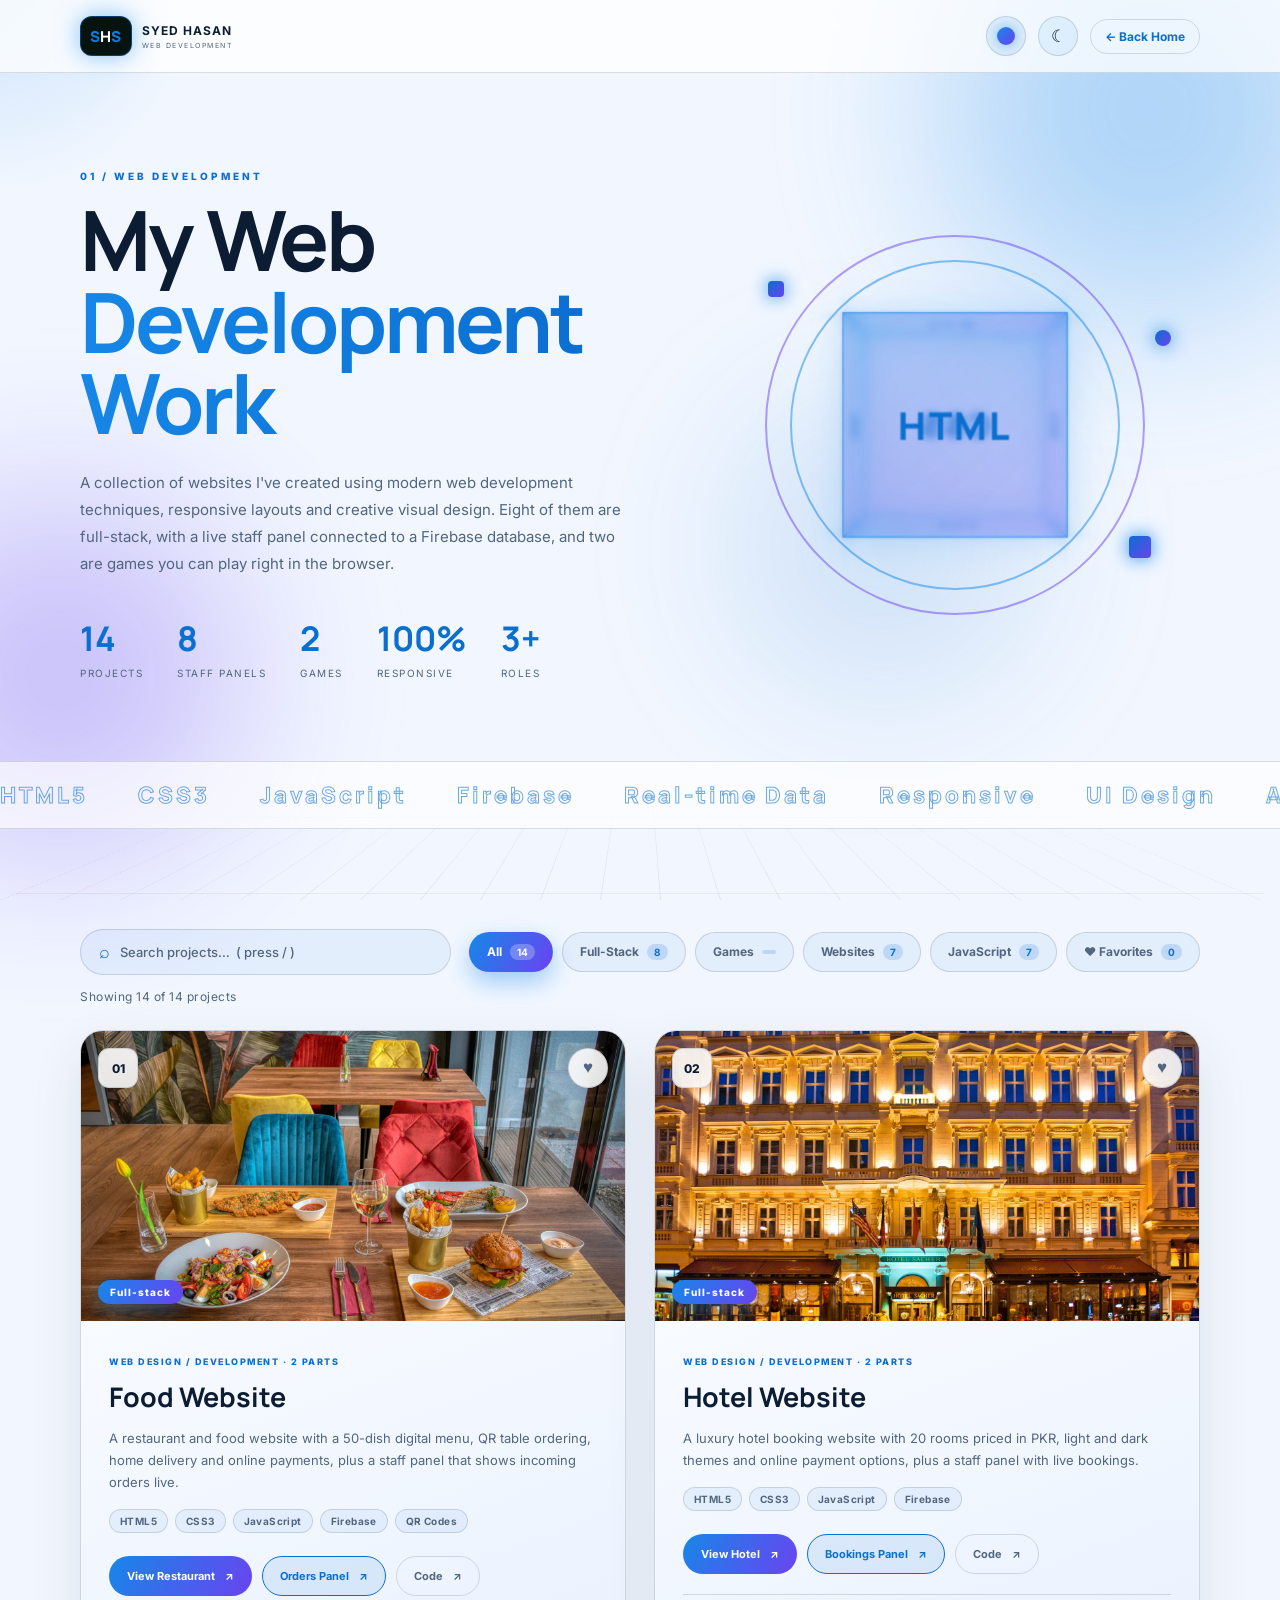
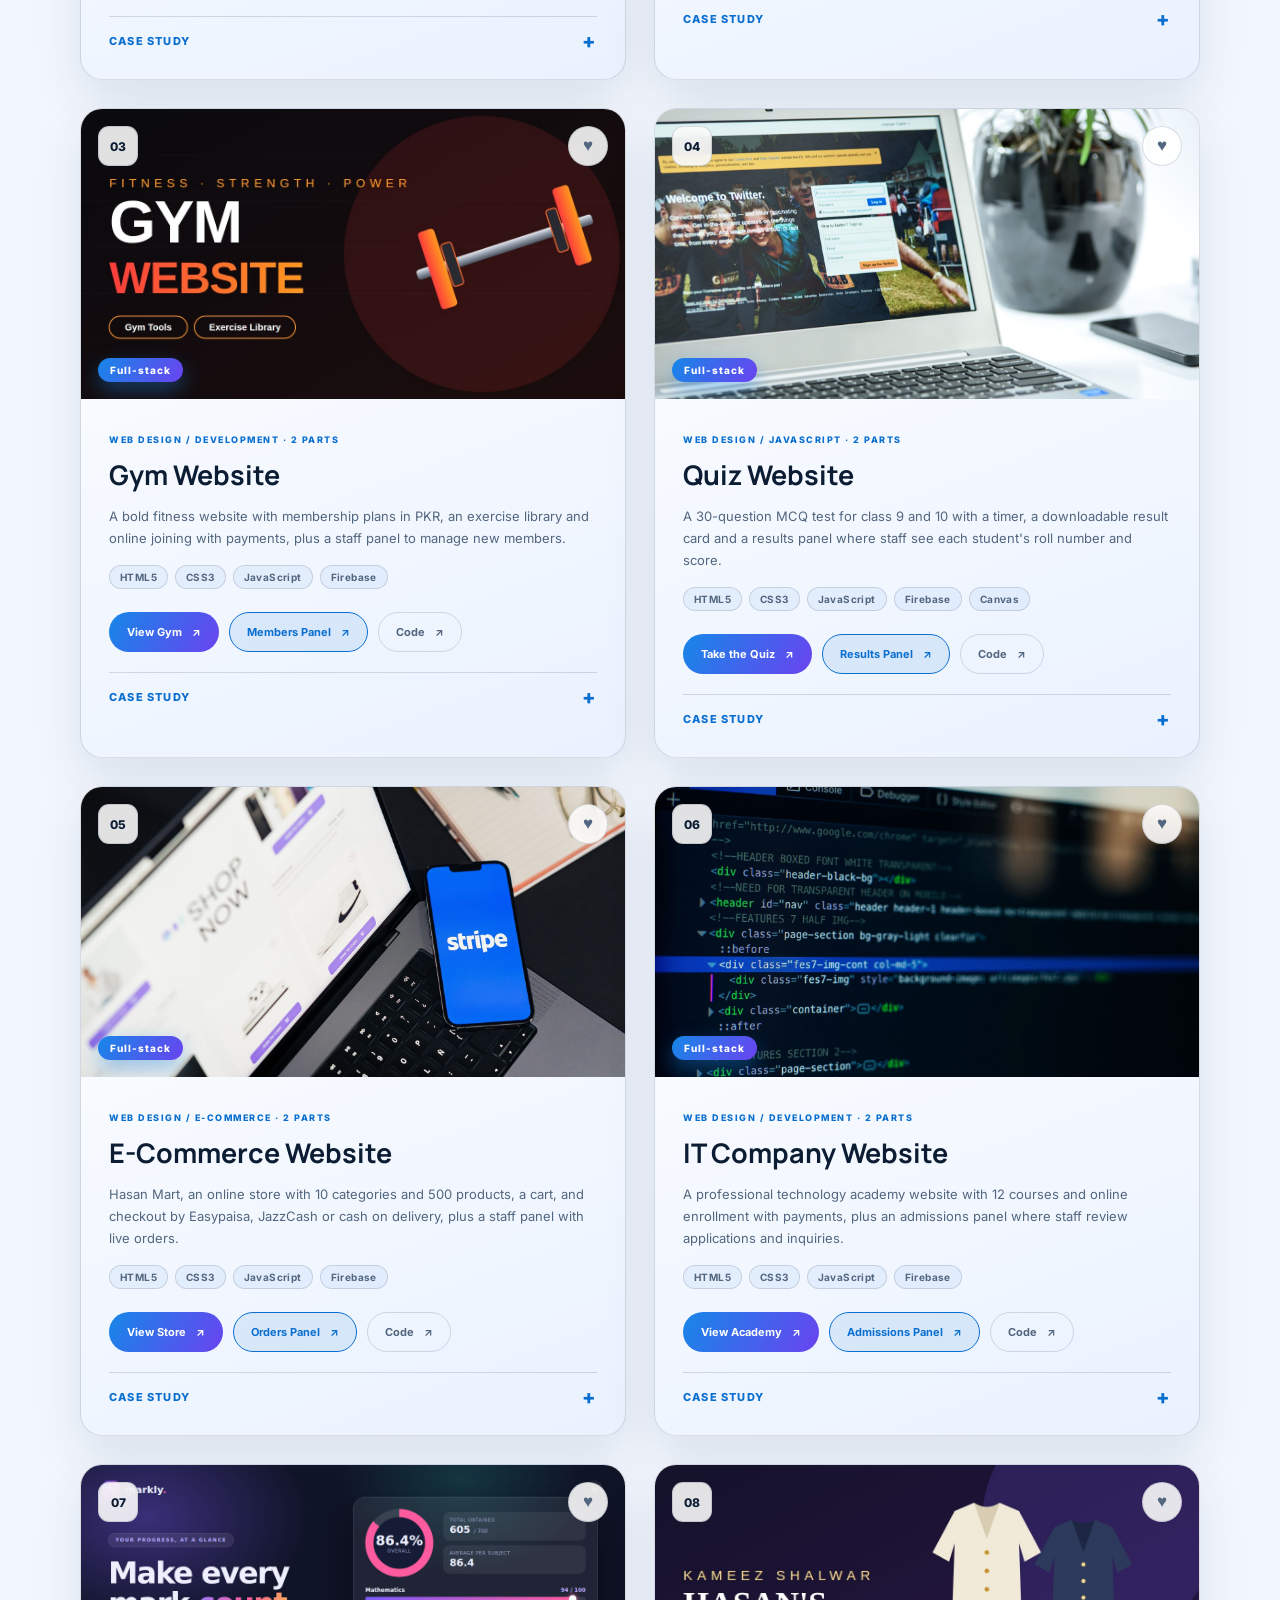
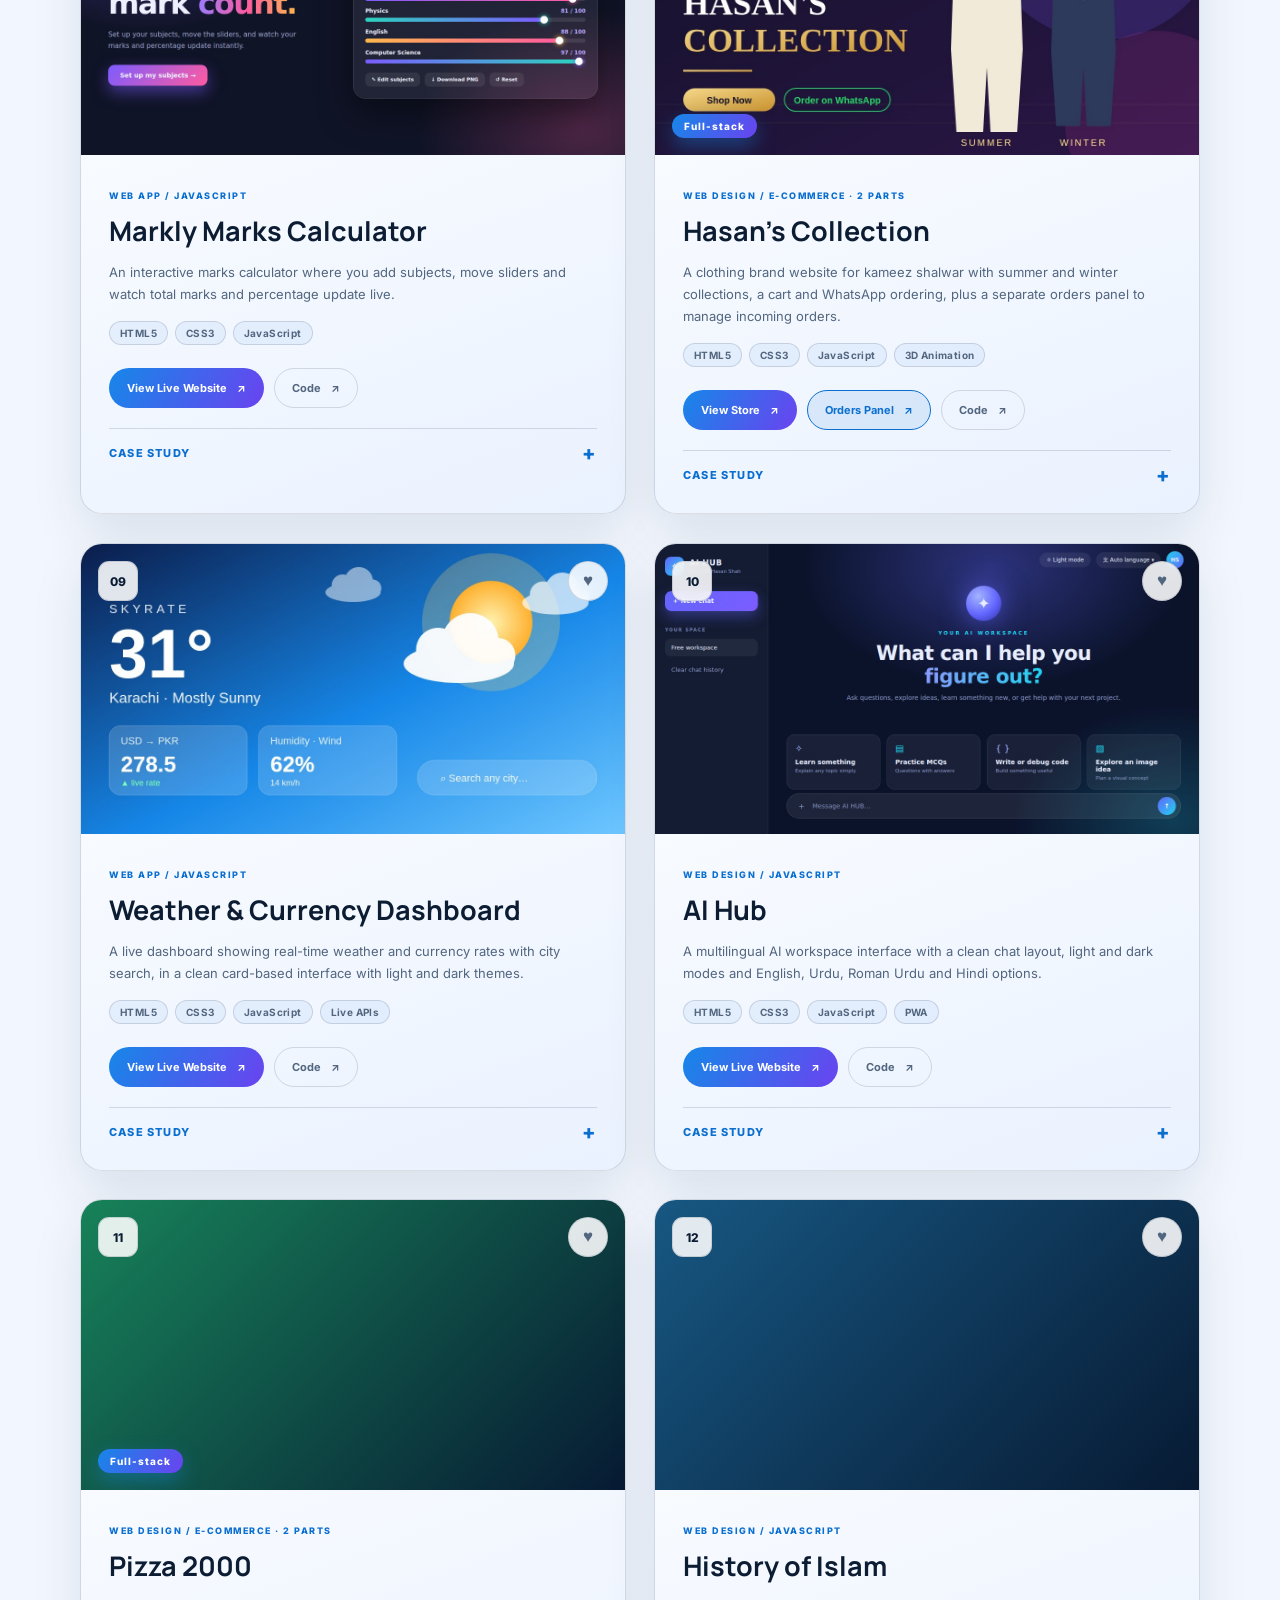
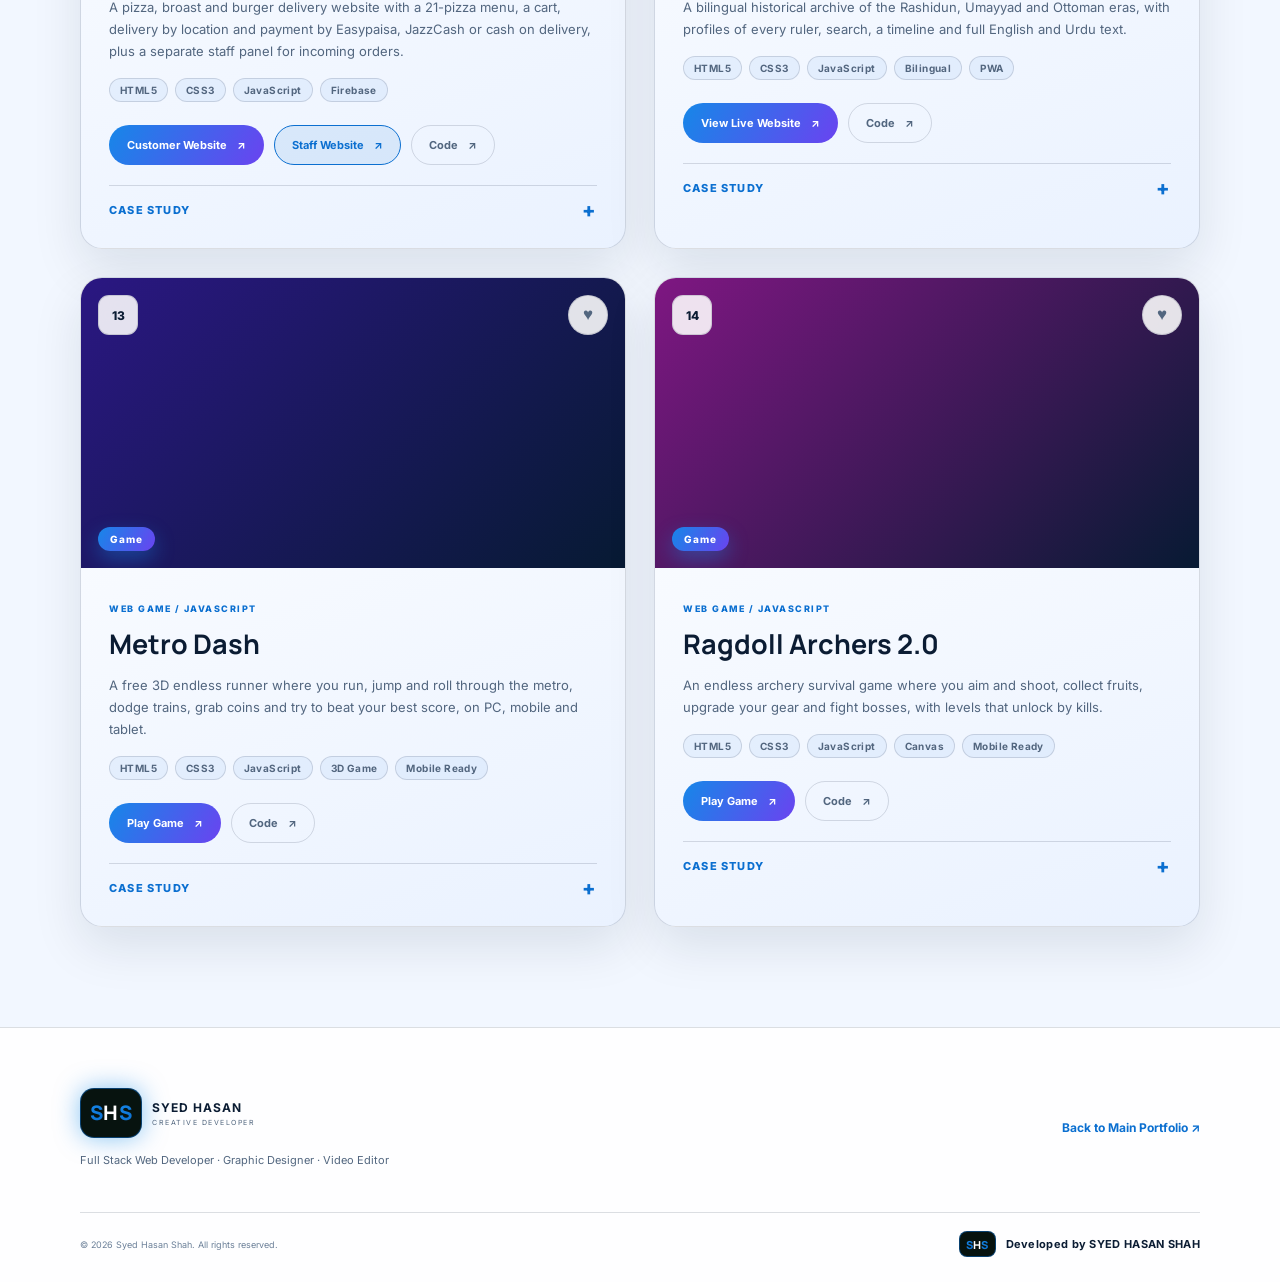
==== commit 2372d307: "Update index.html" ====
--- a/web-development/index.html
+++ b/web-development/index.html
@@ -62,10 +62,11 @@
                 <div class="hero-copy">
                     <p class="eyebrow reveal">01 / WEB DEVELOPMENT</p>
                     <h1 class="reveal">My Web <span>Development Work</span></h1>
-                    <p class="hero-text reveal">A collection of websites I've created using modern web development techniques, responsive layouts and creative visual design. Eight of them are full-stack, with a live staff panel connected to a Firebase database.</p>
+                    <p class="hero-text reveal">A collection of websites I've created using modern web development techniques, responsive layouts and creative visual design. Eight of them are full-stack, with a live staff panel connected to a Firebase database, and two are games you can play right in the browser.</p>
                     <div class="stats reveal">
-                        <div><b data-count="12">0</b><small>Projects</small></div>
+                        <div><b data-count="14">0</b><small>Projects</small></div>
                         <div><b data-count="8">0</b><small>Staff panels</small></div>
+                        <div><b data-count="2">0</b><small>Games</small></div>
                         <div><b data-count="100" data-suffix="%">0</b><small>Responsive</small></div>
                         <div><b data-count="3" data-suffix="+">0</b><small>Roles</small></div>
                     </div>
@@ -84,8 +85,8 @@
 
         <div class="marquee" aria-hidden="true">
             <div class="track">
-                <span>HTML5</span><span>CSS3</span><span>JavaScript</span><span>Firebase</span><span>Real-time Data</span><span>Responsive</span><span>UI Design</span><span>Animation</span><span>3D Effects</span><span>Web Apps</span>
-                <span>HTML5</span><span>CSS3</span><span>JavaScript</span><span>Firebase</span><span>Real-time Data</span><span>Responsive</span><span>UI Design</span><span>Animation</span><span>3D Effects</span><span>Web Apps</span>
+                <span>HTML5</span><span>CSS3</span><span>JavaScript</span><span>Firebase</span><span>Real-time Data</span><span>Responsive</span><span>UI Design</span><span>Animation</span><span>3D Effects</span><span>Web Apps</span><span>Browser Games</span>
+                <span>HTML5</span><span>CSS3</span><span>JavaScript</span><span>Firebase</span><span>Real-time Data</span><span>Responsive</span><span>UI Design</span><span>Animation</span><span>3D Effects</span><span>Web Apps</span><span>Browser Games</span>
             </div>
         </div>
 
@@ -94,8 +95,9 @@
                 <div class="toolbar reveal">
                     <label class="search"><span>⌕</span><input id="search" type="search" placeholder="Search projects…  ( press / )" aria-label="Search projects" autocomplete="off"></label>
                     <div class="chips" role="group" aria-label="Filter projects">
-                        <button class="chip on" data-filter="all">All <b>12</b></button>
+                        <button class="chip on" data-filter="all">All <b>14</b></button>
                         <button class="chip" data-filter="full">Full-Stack <b>0</b></button>
+                        <button class="chip" data-filter="game">Games <b>0</b></button>
                         <button class="chip" data-filter="web">Websites <b>0</b></button>
                         <button class="chip" data-filter="js">JavaScript <b>0</b></button>
                         <button class="chip" data-filter="fav">♥ Favorites <b>0</b></button>
@@ -438,6 +440,62 @@
                                 <div class="case-body">
                                     <p><b>Challenge</b>Bring the caliphates and empires of Islam together in one easy archive that reads well in both English and Urdu.</p>
                                     <p><b>What I built</b>A hub linking three complete era sites, profiles of the rulers, search inside each profile, a timeline, English and Urdu text with Nastaleeq script, light and dark themes, and an installable offline app.</p>
+                                </div>
+                            </details>
+                        </div>
+                    </div>
+                </article>
+
+                <article class="project-card reveal" data-tilt style="--h:251">
+                    <div class="card-inner">
+                        <div class="project-image">
+                            <img src="https://syedhasanshahqadri-ops.github.io/METRO-DASH/og-image.png" alt="Metro Dash 3D endless runner game" loading="lazy" onerror="this.style.display='none'">
+                            <span class="project-number">13</span>
+                            <span class="badge game">Game</span>
+                            <div class="glare"></div>
+                        </div>
+                        <div class="project-content">
+                            <span class="project-type">WEB GAME / JAVASCRIPT</span>
+                            <h2>Metro Dash</h2>
+                            <p>A free 3D endless runner where you run, jump and roll through the metro, dodge trains, grab coins and try to beat your best score, on PC, mobile and tablet.</p>
+                            <div class="tags"><span>HTML5</span><span>CSS3</span><span>JavaScript</span><span>3D Game</span><span>Mobile Ready</span></div>
+                            <div class="project-actions">
+                                <a href="https://syedhasanshahqadri-ops.github.io/METRO-DASH/" target="_blank" rel="noopener" class="project-btn magnetic">Play Game <span>↗</span></a>
+                                <a href="https://github.com/syedhasanshahqadri-ops/METRO-DASH" target="_blank" rel="noopener" class="project-btn ghost magnetic">Code <span>↗</span></a>
+                            </div>
+                            <details class="case">
+                                <summary>Case study</summary>
+                                <div class="case-body">
+                                    <p><b>Challenge</b>Build a fast, fun 3D runner that anyone can play straight from a link, on any device, with no download.</p>
+                                    <p><b>What I built</b>A 3D metro track with trains to dodge, coins to collect, run, jump and roll moves, a best-score chase and a layout that fits PC, mobile and tablet screens.</p>
+                                </div>
+                            </details>
+                        </div>
+                    </div>
+                </article>
+
+                <article class="project-card reveal" data-tilt style="--h:298">
+                    <div class="card-inner">
+                        <div class="project-image">
+                            <img src="https://syedhasanshahqadri-ops.github.io/RAGDOLL-ARCHERS-2.0/og-image.png" alt="Ragdoll Archers 2.0 archery survival game" loading="lazy" onerror="this.style.display='none'">
+                            <span class="project-number">14</span>
+                            <span class="badge game">Game</span>
+                            <div class="glare"></div>
+                        </div>
+                        <div class="project-content">
+                            <span class="project-type">WEB GAME / JAVASCRIPT</span>
+                            <h2>Ragdoll Archers 2.0</h2>
+                            <p>An endless archery survival game where you aim and shoot, collect fruits, upgrade your gear and fight bosses, with levels that unlock by kills.</p>
+                            <div class="tags"><span>HTML5</span><span>CSS3</span><span>JavaScript</span><span>Canvas</span><span>Mobile Ready</span></div>
+                            <div class="project-actions">
+                                <a href="https://syedhasanshahqadri-ops.github.io/RAGDOLL-ARCHERS-2.0/" target="_blank" rel="noopener" class="project-btn magnetic">Play Game <span>↗</span></a>
+                                <a href="https://github.com/syedhasanshahqadri-ops/RAGDOLL-ARCHERS-2.0" target="_blank" rel="noopener" class="project-btn ghost magnetic">Code <span>↗</span></a>
+                            </div>
+                            <details class="case">
+                                <summary>Case study</summary>
+                                <div class="case-body">
+                                    <p><b>Challenge</b>Turn a simple archery duel into an endless survival game that stays exciting level after level.</p>
+                                    <p><b>What I built</b>Kill-based levels that never end, fruits to collect, an upgrade shop for your gear, boss fights, and a touch-friendly layout that plays in the browser.</p>
                                 </div>
                             </details>
                         </div>
